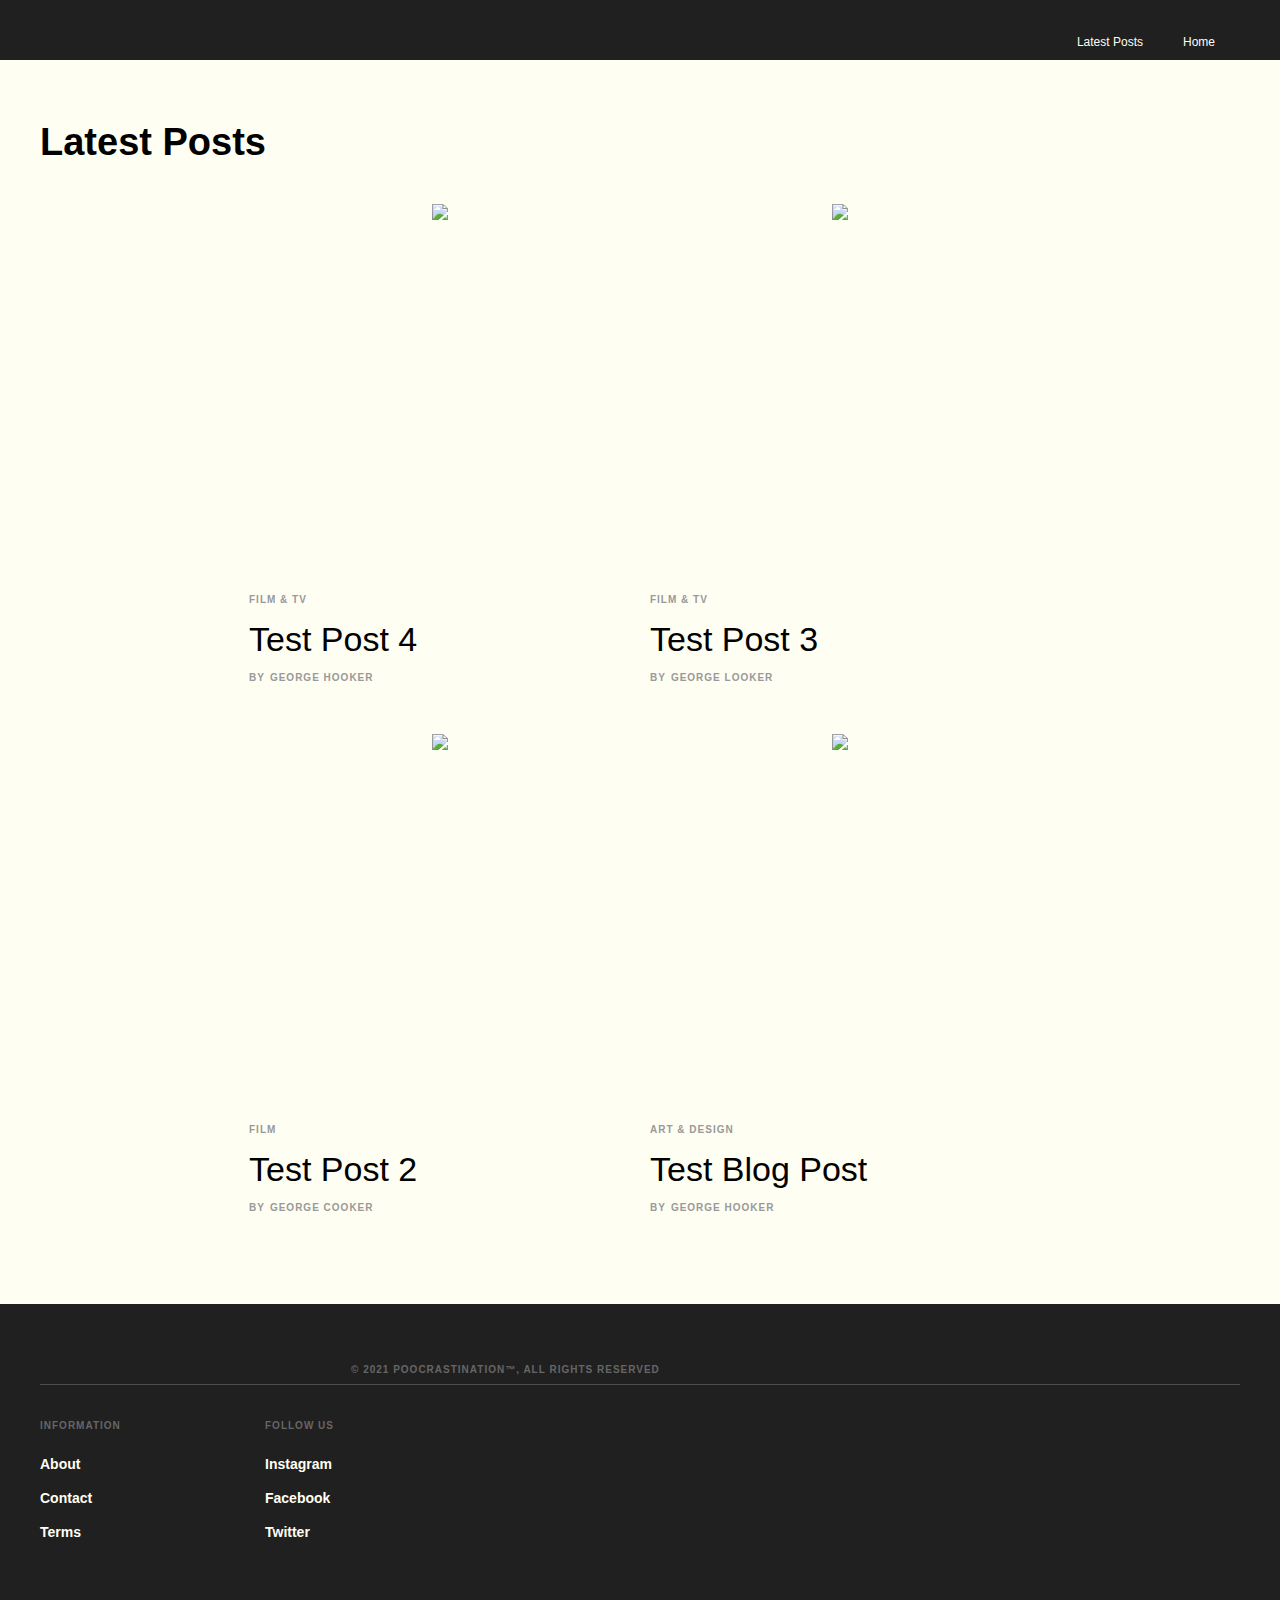
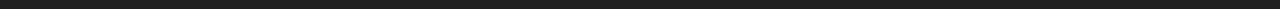
==== blog.html @ 4c884e18 "Add files via upload" ====
<!DOCTYPE html>
<!-- This site was created in Webflow. http://www.webflow.com -->
<!-- Last Published: Sat Jul 03 2021 00:48:20 GMT+0000 (Coordinated Universal Time) -->
<html data-wf-domain="poocrastination.webflow.io" data-wf-page="60dcc62a0e723ad956ff7307" data-wf-site="60dcc62a0e723a8a96ff7304" data-wf-status="1">
    <head>
        <meta charset="utf-8"/>
        <title>Blog template - Webflow HTML website template</title>
        <meta content="width=device-width, initial-scale=1" name="viewport"/>
        <meta content="Webflow" name="generator"/>
        <link href="style1.css" rel="stylesheet" type="text/css"/>
        <script src="https://ajax.googleapis.com/ajax/libs/webfont/1.6.26/webfont.js" type="text/javascript"></script>
        <script type="text/javascript">
            WebFont.load({
                google: {
                    families: ["Tenor Sans:regular", "Source Serif Pro:regular,700", "Libre Franklin:regular,600"]
                }
            });
        </script>
        <!--[if lt IE 9]><script src="https://cdnjs.cloudflare.com/ajax/libs/html5shiv/3.7.3/html5shiv.min.js" type="text/javascript"></script><![endif]-->
        <script type="text/javascript">
            !function(o, c) {
                var n = c.documentElement
                  , t = " w-mod-";
                n.className += t + "js",
                ("ontouchstart"in o || o.DocumentTouch && c instanceof DocumentTouch) && (n.className += t + "touch")
            }(window, document);
        </script>
        <link href="https://uploads-ssl.webflow.com/60dcc62a0e723a8a96ff7304/60dcc62a0e723a8570ff733c_icon.jpg" rel="shortcut icon" type="image/x-icon"/>
        <link href="https://uploads-ssl.webflow.com/60dcc62a0e723a8a96ff7304/60dcc62a0e723a992cff733b_webclip.jpg" rel="apple-touch-icon"/>
        <style>body {
                -moz-font-feature-settings: "liga" on;
                -moz-osx-font-smoothing: grayscale;
                -webkit-font-smoothing: antialiased;
                font-feature-settings: "liga" on;
                text-rendering: optimizeLegibility;
            }
        </style>
    </head>
    <body class="body">
        <div data-collapse="medium" data-animation="default" data-duration="400" role="banner" class="navigation-2 w-nav">
            <div class="navigation-container-2">
                <a href="index.html" class="logo w-inline-block">
                    <img src="https://uploads-ssl.webflow.com/60dcc62a0e723a8a96ff7304/60df96e797507e08d31c4e60_p-logo.png" width="251" sizes="(max-width: 479px) 60vw, 251px" srcset="https://uploads-ssl.webflow.com/60dcc62a0e723a8a96ff7304/60df96e797507e08d31c4e60_p-logo-p-500.png 500w, https://uploads-ssl.webflow.com/60dcc62a0e723a8a96ff7304/60df96e797507e08d31c4e60_p-logo.png 850w" alt="" class="image-logo"/>
                </a>
                <nav role="navigation" class="nav-menu-2 w-nav-menu">
                    <a href="blog.html" class="navigation-link-2 w-inline-block">
                        <div class="navigation-link-text-2">Latest Posts</div>
                    </a>
                    <a href="index.html" class="navigation-link-2 w-inline-block">
                        <div class="navigation-link-text-2">Home</div>
                    </a>
                </nav>
                <div class="menu-button w-nav-button">
                    <div class="icon-2 w-icon-nav-menu"></div>
                </div>
            </div>
        </div>




    <div class="title-section">
            <div class="container cc-center">
                <div class="text-container">

    <h1 class="H1">Latest Posts</h1>

    </div></div></div>


        <div class="latest-posts">
            <div class="container">
                <div class="posts-wrapper">
                    <div class="posts-collection-list-wrapper w-dyn-list">
                        <div role="list" class="posts-collection-list w-dyn-items w-row">

                            
                            <div role="listitem" class="_2-collection-item w-dyn-item w-col w-col-6">
                                <a href="blog/test-post-4.html" class="posts-image w-inline-block">
                                <img src="../poocrastination/web/uploads/banksy.jpg" class="image-6"/>
                                </a>
                                <div class="post-info-text">
                                    <a href="index.html" class="category-link">Film &amp; TV</a>
                                    <a href="blog/test-post-4.html" class="post-title w-inline-block">
                                        <h2 class="heading-6">Test Post 4</h2>
                                    </a>
                                    <div class="post-author-text cc-small-thumbnail">
                                        <div class="post-author cc-top-margin">By</div>
                                        <a href="index.html" class="post-author">George Hooker</a>
                                    </div>
                                </div>
                            </div>

                            
                            <div role="listitem" class="_2-collection-item w-dyn-item w-col w-col-6">
                                <a href="blog/test-post-3.html" class="posts-image w-inline-block">
                                <img src="../poocrastination/web/uploads/Screenshot-2021-07-05-at-17.55.04.png" class="image-6"/>
                                </a>
                                <div class="post-info-text">
                                    <a href="index.html" class="category-link">FIlm &amp; TV</a>
                                    <a href="blog/test-post-3.html" class="post-title w-inline-block">
                                        <h2 class="heading-6">Test Post 3</h2>
                                    </a>
                                    <div class="post-author-text cc-small-thumbnail">
                                        <div class="post-author cc-top-margin">By</div>
                                        <a href="index.html" class="post-author">George Looker</a>
                                    </div>
                                </div>
                            </div>

                            
                            <div role="listitem" class="_2-collection-item w-dyn-item w-col w-col-6">
                                <a href="blog/test-post-2.html" class="posts-image w-inline-block">
                                <img src="../poocrastination/web/uploads/Screenshot-2021-07-05-at-17.51.59.png" class="image-6"/>
                                </a>
                                <div class="post-info-text">
                                    <a href="index.html" class="category-link">Film</a>
                                    <a href="blog/test-post-2.html" class="post-title w-inline-block">
                                        <h2 class="heading-6">Test Post 2</h2>
                                    </a>
                                    <div class="post-author-text cc-small-thumbnail">
                                        <div class="post-author cc-top-margin">By</div>
                                        <a href="index.html" class="post-author">George Cooker</a>
                                    </div>
                                </div>
                            </div>

                            
                            <div role="listitem" class="_2-collection-item w-dyn-item w-col w-col-6">
                                <a href="blog/test-blog-post.html" class="posts-image w-inline-block">
                                <img src="../poocrastination/web/uploads/s-l1600-e1591895474540-800x484.jpg" class="image-6"/>
                                </a>
                                <div class="post-info-text">
                                    <a href="index.html" class="category-link">Art &amp; Design</a>
                                    <a href="blog/test-blog-post.html" class="post-title w-inline-block">
                                        <h2 class="heading-6">Test Blog Post</h2>
                                    </a>
                                    <div class="post-author-text cc-small-thumbnail">
                                        <div class="post-author cc-top-margin">By</div>
                                        <a href="index.html" class="post-author">George Hooker</a>
                                    </div>
                                </div>
                            </div>

                            
                        </div>
                    </div>
                </div>
            </div>
        </div>        



<div class="footer">
            <div class="container-footer">
                <div class="container">
                    <div class="top-section">
                        <a href="index.html" class="logo cc-footer w-inline-block">
                            <img src="https://uploads-ssl.webflow.com/60dcc62a0e723a8a96ff7304/60df96e797507e08d31c4e60_p-logo.png" width="296" sizes="(max-width: 479px) 77vw, (max-width: 767px) 41vw, 296px" srcset="https://uploads-ssl.webflow.com/60dcc62a0e723a8a96ff7304/60df96e797507e08d31c4e60_p-logo-p-500.png 500w, https://uploads-ssl.webflow.com/60dcc62a0e723a8a96ff7304/60df96e797507e08d31c4e60_p-logo.png 850w" alt="" class="logo"/>
                        </a>
                        <div class="footer-small-text">© 2021 Poocrastination™, all rights reserved</div>
                    </div>
                </div>
                <div class="separator-footer">
                    <div class="separator-color footer-line"></div>
                </div>
                <div class="container">
                    <div class="bottom">
                        <div class="bottom-1">
                            <div class="footer-categories"></div>
                        </div>
                        <div class="bottom-2">
                            <div class="footer-links-container">
                                <div class="footer-links">
                                    <div class="footer-title-text">Information</div>
                                    <div class="footer-links-inner">
                                        <a href="about.html" class="nav-link white">About</a>
                                        <a href="index.html" class="nav-link white">Contact</a>
                                        <a href="index.html" class="nav-link white">Terms</a>
                                    </div>
                                </div>
                                <div class="footer-links">
                                    <div class="footer-title-text">follow us</div>
                                    <div class="footer-links-inner">
                                        <a href="index.html" class="nav-link white">Instagram</a>
                                        <a href="index.html" class="nav-link white">Facebook</a>
                                        <a href="index.html" class="nav-link white">Twitter</a>
                                    </div>
                                </div>
                            </div>
                        </div>
                    </div>
                </div>
            </div>
        </div>
    </body>
</html>
---- style1.css ----
/* Generated on: Mon Jul 19 2021 00:25:42 GMT+0000 (Coordinated Universal Time) */
/* ==========================================================================
   normalize.css v3.0.3 | MIT License | github.com/necolas/normalize.css 
   ========================================================================== */
/*! normalize.css v3.0.3 | MIT License | github.com/necolas/normalize.css */html{font-family:sans-serif;-ms-text-size-adjust:100%;-webkit-text-size-adjust:100%}body{margin:0}article,aside,details,figcaption,figure,footer,header,hgroup,main,menu,nav,section,summary{display:block}audio,canvas,progress,video{display:inline-block;vertical-align:baseline}audio:not([controls]){display:none;height:0}[hidden],template{display:none}a{background-color:transparent}a:active,a:hover{outline:0}abbr[title]{border-bottom:1px dotted}b,strong{font-weight:bold}dfn{font-style:italic}h1{font-size:2em;margin:.67em 0}mark{background:#ff0;color:#000}small{font-size:80%}sub,sup{font-size:75%;line-height:0;position:relative;vertical-align:baseline}sup{top:-0.5em}sub{bottom:-0.25em}img{border:0}svg:not(:root){overflow:hidden}figure{margin:1em 40px}hr{box-sizing:content-box;height:0}pre{overflow:auto}code,kbd,pre,samp{font-family:monospace,monospace;font-size:1em}button,input,optgroup,select,textarea{color:inherit;font:inherit;margin:0}button{overflow:visible}button,select{text-transform:none}button,html input[type="button"],input[type="reset"]{-webkit-appearance:button;cursor:pointer}button[disabled],html input[disabled]{cursor:default}button::-moz-focus-inner,input::-moz-focus-inner{border:0;padding:0}input{line-height:normal}input[type="checkbox"],input[type="radio"]{box-sizing:border-box;padding:0}input[type="number"]::-webkit-inner-spin-button,input[type="number"]::-webkit-outer-spin-button{height:auto}input[type="search"]{-webkit-appearance:none}input[type="search"]::-webkit-search-cancel-button,input[type="search"]::-webkit-search-decoration{-webkit-appearance:none}fieldset{border:1px solid #c0c0c0;margin:0 2px;padding:.35em .625em .75em}legend{border:0;padding:0}textarea{overflow:auto}optgroup{font-weight:bold}table{border-collapse:collapse;border-spacing:0}td,th{padding:0}

/* ==========================================================================
   Start of base Webflow CSS - If you're looking for some ultra-clean CSS, skip the boilerplate and see the unminified code below.
   ========================================================================== */
@font-face{font-family:'webflow-icons';src:url("[data-uri]") format('truetype');font-weight:normal;font-style:normal}[class^="w-icon-"],[class*=" w-icon-"]{font-family:'webflow-icons' !important;speak:none;font-style:normal;font-weight:normal;font-variant:normal;text-transform:none;line-height:1;-webkit-font-smoothing:antialiased;-moz-osx-font-smoothing:grayscale}.w-icon-slider-right:before{content:"\e600"}.w-icon-slider-left:before{content:"\e601"}.w-icon-nav-menu:before{content:"\e602"}.w-icon-arrow-down:before,.w-icon-dropdown-toggle:before{content:"\e603"}.w-icon-file-upload-remove:before{content:"\e900"}.w-icon-file-upload-icon:before{content:"\e903"}*{-webkit-box-sizing:border-box;-moz-box-sizing:border-box;box-sizing:border-box}html{height:100%}body{margin:0;min-height:100%;background-color:#fff;font-family:Arial,sans-serif;font-size:14px;line-height:20px;color:#333}img{max-width:100%;vertical-align:middle;display:inline-block}html.w-mod-touch *{background-attachment:scroll !important}.w-block{display:block}.w-inline-block{max-width:100%;display:inline-block}.w-clearfix:before,.w-clearfix:after{content:" ";display:table;grid-column-start:1;grid-row-start:1;grid-column-end:2;grid-row-end:2}.w-clearfix:after{clear:both}.w-hidden{display:none}.w-button{display:inline-block;padding:9px 15px;background-color:#3898EC;color:white;border:0;line-height:inherit;text-decoration:none;cursor:pointer;border-radius:0}input.w-button{-webkit-appearance:button}html[data-w-dynpage] [data-w-cloak]{color:transparent !important}.w-webflow-badge,.w-webflow-badge *{position:static;left:auto;top:auto;right:auto;bottom:auto;z-index:auto;display:block;visibility:visible;overflow:visible;overflow-x:visible;overflow-y:visible;box-sizing:border-box;width:auto;height:auto;max-height:none;max-width:none;min-height:0;min-width:0;margin:0;padding:0;float:none;clear:none;border:0 none transparent;border-radius:0;background:none;background-image:none;background-position:0 0;background-size:auto auto;background-repeat:repeat;background-origin:padding-box;background-clip:border-box;background-attachment:scroll;background-color:transparent;box-shadow:none;opacity:1;transform:none;transition:none;direction:ltr;font-family:inherit;font-weight:inherit;color:inherit;font-size:inherit;line-height:inherit;font-style:inherit;font-variant:inherit;text-align:inherit;letter-spacing:inherit;text-decoration:inherit;text-indent:0;text-transform:inherit;list-style-type:disc;text-shadow:none;font-smoothing:auto;vertical-align:baseline;cursor:inherit;white-space:inherit;word-break:normal;word-spacing:normal;word-wrap:normal}.w-webflow-badge{position:fixed !important;display:inline-block !important;visibility:visible !important;z-index:2147483647 !important;top:auto !important;right:12px !important;bottom:12px !important;left:auto !important;color:#AAADB0 !important;background-color:#fff !important;border-radius:3px !important;padding:6px 8px 6px 6px !important;font-size:12px !important;opacity:1 !important;line-height:14px !important;text-decoration:none !important;transform:none !important;margin:0 !important;width:auto !important;height:auto !important;overflow:visible !important;white-space:nowrap;box-shadow:0 0 0 1px rgba(0,0,0,0.1),0 1px 3px rgba(0,0,0,0.1);cursor:pointer}.w-webflow-badge>img{display:inline-block !important;visibility:visible !important;opacity:1 !important;vertical-align:middle !important}h1,h2,h3,h4,h5,h6{font-weight:bold;margin-bottom:10px}h1{font-size:38px;line-height:44px;margin-top:20px}h2{font-size:32px;line-height:36px;margin-top:20px}h3{font-size:24px;line-height:30px;margin-top:20px}h4{font-size:18px;line-height:24px;margin-top:10px}h5{font-size:14px;line-height:20px;margin-top:10px}h6{font-size:12px;line-height:18px;margin-top:10px}p{margin-top:0;margin-bottom:10px}blockquote{margin:0 0 10px 0;padding:10px 20px;border-left:5px solid #E2E2E2;font-size:18px;line-height:22px}figure{margin:0;margin-bottom:10px}figcaption{margin-top:5px;text-align:center}ul,ol{margin-top:0;margin-bottom:10px;padding-left:40px}.w-list-unstyled{padding-left:0;list-style:none}.w-embed:before,.w-embed:after{content:" ";display:table;grid-column-start:1;grid-row-start:1;grid-column-end:2;grid-row-end:2}.w-embed:after{clear:both}.w-video{width:100%;position:relative;padding:0}.w-video iframe,.w-video object,.w-video embed{position:absolute;top:0;left:0;width:100%;height:100%}fieldset{padding:0;margin:0;border:0}button,html input[type="button"],input[type="reset"]{border:0;cursor:pointer;-webkit-appearance:button}.w-form{margin:0 0 15px}.w-form-done{display:none;padding:20px;text-align:center;background-color:#dddddd}.w-form-fail{display:none;margin-top:10px;padding:10px;background-color:#ffdede}label{display:block;margin-bottom:5px;font-weight:bold}.w-input,.w-select{display:block;width:100%;height:38px;padding:8px 12px;margin-bottom:10px;font-size:14px;line-height:1.42857143;color:#333333;vertical-align:middle;background-color:#ffffff;border:1px solid #cccccc}.w-input:-moz-placeholder,.w-select:-moz-placeholder{color:#999}.w-input::-moz-placeholder,.w-select::-moz-placeholder{color:#999;opacity:1}.w-input:-ms-input-placeholder,.w-select:-ms-input-placeholder{color:#999}.w-input::-webkit-input-placeholder,.w-select::-webkit-input-placeholder{color:#999}.w-input:focus,.w-select:focus{border-color:#3898EC;outline:0}.w-input[disabled],.w-select[disabled],.w-input[readonly],.w-select[readonly],fieldset[disabled] .w-input,fieldset[disabled] .w-select{cursor:not-allowed;background-color:#eeeeee}textarea.w-input,textarea.w-select{height:auto}.w-select{background-color:#f3f3f3}.w-select[multiple]{height:auto}.w-form-label{display:inline-block;cursor:pointer;font-weight:normal;margin-bottom:0}.w-radio{display:block;margin-bottom:5px;padding-left:20px}.w-radio:before,.w-radio:after{content:" ";display:table;grid-column-start:1;grid-row-start:1;grid-column-end:2;grid-row-end:2}.w-radio:after{clear:both}.w-radio-input{margin:4px 0 0;margin-top:1px \9;line-height:normal;float:left;margin-left:-20px}.w-radio-input{margin-top:3px}.w-file-upload{display:block;margin-bottom:10px}.w-file-upload-input{width:.1px;height:.1px;opacity:0;overflow:hidden;position:absolute;z-index:-100}.w-file-upload-default,.w-file-upload-uploading,.w-file-upload-success{display:inline-block;color:#333333}.w-file-upload-error{display:block;margin-top:10px}.w-file-upload-default.w-hidden,.w-file-upload-uploading.w-hidden,.w-file-upload-error.w-hidden,.w-file-upload-success.w-hidden{display:none}.w-file-upload-uploading-btn{display:flex;font-size:14px;font-weight:normal;cursor:pointer;margin:0;padding:8px 12px;border:1px solid #cccccc;background-color:#fafafa}.w-file-upload-file{display:flex;flex-grow:1;justify-content:space-between;margin:0;padding:8px 9px 8px 11px;border:1px solid #cccccc;background-color:#fafafa}.w-file-upload-file-name{font-size:14px;font-weight:normal;display:block}.w-file-remove-link{margin-top:3px;margin-left:10px;width:auto;height:auto;padding:3px;display:block;cursor:pointer}.w-icon-file-upload-remove{margin:auto;font-size:10px}.w-file-upload-error-msg{display:inline-block;color:#ea384c;padding:2px 0}.w-file-upload-info{display:inline-block;line-height:38px;padding:0 12px}.w-file-upload-label{display:inline-block;font-size:14px;font-weight:normal;cursor:pointer;margin:0;padding:8px 12px;border:1px solid #cccccc;background-color:#fafafa}.w-icon-file-upload-icon,.w-icon-file-upload-uploading{display:inline-block;margin-right:8px;width:20px}.w-icon-file-upload-uploading{height:20px}.w-container{margin-left:auto;margin-right:auto;max-width:940px}.w-container:before,.w-container:after{content:" ";display:table;grid-column-start:1;grid-row-start:1;grid-column-end:2;grid-row-end:2}.w-container:after{clear:both}.w-container .w-row{margin-left:-10px;margin-right:-10px}.w-row:before,.w-row:after{content:" ";display:table;grid-column-start:1;grid-row-start:1;grid-column-end:2;grid-row-end:2}.w-row:after{clear:both}.w-row .w-row{margin-left:0;margin-right:0}.w-col{position:relative;float:left;width:100%;min-height:1px;padding-left:10px;padding-right:10px}.w-col .w-col{padding-left:0;padding-right:0}.w-col-1{width:8.33333333%}.w-col-2{width:16.66666667%}.w-col-3{width:25%}.w-col-4{width:33.33333333%}.w-col-5{width:41.66666667%}.w-col-6{width:50%}.w-col-7{width:58.33333333%}.w-col-8{width:66.66666667%}.w-col-9{width:75%}.w-col-10{width:83.33333333%}.w-col-11{width:91.66666667%}.w-col-12{width:100%}.w-hidden-main{display:none !important}@media screen and (max-width:991px){.w-container{max-width:728px}.w-hidden-main{display:inherit !important}.w-hidden-medium{display:none !important}.w-col-medium-1{width:8.33333333%}.w-col-medium-2{width:16.66666667%}.w-col-medium-3{width:25%}.w-col-medium-4{width:33.33333333%}.w-col-medium-5{width:41.66666667%}.w-col-medium-6{width:50%}.w-col-medium-7{width:58.33333333%}.w-col-medium-8{width:66.66666667%}.w-col-medium-9{width:75%}.w-col-medium-10{width:83.33333333%}.w-col-medium-11{width:91.66666667%}.w-col-medium-12{width:100%}.w-col-stack{width:100%;left:auto;right:auto}}@media screen and (max-width:767px){.w-hidden-main{display:inherit !important}.w-hidden-medium{display:inherit !important}.w-hidden-small{display:none !important}.w-row,.w-container .w-row{margin-left:0;margin-right:0}.w-col{width:100%;left:auto;right:auto}.w-col-small-1{width:8.33333333%}.w-col-small-2{width:16.66666667%}.w-col-small-3{width:25%}.w-col-small-4{width:33.33333333%}.w-col-small-5{width:41.66666667%}.w-col-small-6{width:50%}.w-col-small-7{width:58.33333333%}.w-col-small-8{width:66.66666667%}.w-col-small-9{width:75%}.w-col-small-10{width:83.33333333%}.w-col-small-11{width:91.66666667%}.w-col-small-12{width:100%}}@media screen and (max-width:479px){.w-container{max-width:none}.w-hidden-main{display:inherit !important}.w-hidden-medium{display:inherit !important}.w-hidden-small{display:inherit !important}.w-hidden-tiny{display:none !important}.w-col{width:100%}.w-col-tiny-1{width:8.33333333%}.w-col-tiny-2{width:16.66666667%}.w-col-tiny-3{width:25%}.w-col-tiny-4{width:33.33333333%}.w-col-tiny-5{width:41.66666667%}.w-col-tiny-6{width:50%}.w-col-tiny-7{width:58.33333333%}.w-col-tiny-8{width:66.66666667%}.w-col-tiny-9{width:75%}.w-col-tiny-10{width:83.33333333%}.w-col-tiny-11{width:91.66666667%}.w-col-tiny-12{width:100%}}.w-widget{position:relative}.w-widget-map{width:100%;height:400px}.w-widget-map label{width:auto;display:inline}.w-widget-map img{max-width:inherit}.w-widget-map .gm-style-iw{text-align:center}.w-widget-map .gm-style-iw>button{display:none !important}.w-widget-twitter{overflow:hidden}.w-widget-twitter-count-shim{display:inline-block;vertical-align:top;position:relative;width:28px;height:20px;text-align:center;background:white;border:#758696 solid 1px;border-radius:3px}.w-widget-twitter-count-shim *{pointer-events:none;-webkit-user-select:none;-moz-user-select:none;-ms-user-select:none;user-select:none}.w-widget-twitter-count-shim .w-widget-twitter-count-inner{position:relative;font-size:15px;line-height:12px;text-align:center;color:#999;font-family:serif}.w-widget-twitter-count-shim .w-widget-twitter-count-clear{position:relative;display:block}.w-widget-twitter-count-shim.w--large{width:36px;height:28px}.w-widget-twitter-count-shim.w--large .w-widget-twitter-count-inner{font-size:18px;line-height:18px}.w-widget-twitter-count-shim:not(.w--vertical){margin-left:5px;margin-right:8px}.w-widget-twitter-count-shim:not(.w--vertical).w--large{margin-left:6px}.w-widget-twitter-count-shim:not(.w--vertical):before,.w-widget-twitter-count-shim:not(.w--vertical):after{top:50%;left:0;border:solid transparent;content:" ";height:0;width:0;position:absolute;pointer-events:none}.w-widget-twitter-count-shim:not(.w--vertical):before{border-color:rgba(117,134,150,0);border-right-color:#5d6c7b;border-width:4px;margin-left:-9px;margin-top:-4px}.w-widget-twitter-count-shim:not(.w--vertical).w--large:before{border-width:5px;margin-left:-10px;margin-top:-5px}.w-widget-twitter-count-shim:not(.w--vertical):after{border-color:rgba(255,255,255,0);border-right-color:white;border-width:4px;margin-left:-8px;margin-top:-4px}.w-widget-twitter-count-shim:not(.w--vertical).w--large:after{border-width:5px;margin-left:-9px;margin-top:-5px}.w-widget-twitter-count-shim.w--vertical{width:61px;height:33px;margin-bottom:8px}.w-widget-twitter-count-shim.w--vertical:before,.w-widget-twitter-count-shim.w--vertical:after{top:100%;left:50%;border:solid transparent;content:" ";height:0;width:0;position:absolute;pointer-events:none}.w-widget-twitter-count-shim.w--vertical:before{border-color:rgba(117,134,150,0);border-top-color:#5d6c7b;border-width:5px;margin-left:-5px}.w-widget-twitter-count-shim.w--vertical:after{border-color:rgba(255,255,255,0);border-top-color:white;border-width:4px;margin-left:-4px}.w-widget-twitter-count-shim.w--vertical .w-widget-twitter-count-inner{font-size:18px;line-height:22px}.w-widget-twitter-count-shim.w--vertical.w--large{width:76px}.w-widget-gplus{overflow:hidden}.w-background-video{position:relative;overflow:hidden;height:500px;color:white}.w-background-video>video{background-size:cover;background-position:50% 50%;position:absolute;margin:auto;width:100%;height:100%;right:-100%;bottom:-100%;top:-100%;left:-100%;object-fit:cover;z-index:-100}.w-background-video>video::-webkit-media-controls-start-playback-button{display:none !important;-webkit-appearance:none}.w-slider{position:relative;height:300px;text-align:center;background:#dddddd;clear:both;-webkit-tap-highlight-color:rgba(0,0,0,0);tap-highlight-color:rgba(0,0,0,0)}.w-slider-mask{position:relative;display:block;overflow:hidden;z-index:1;left:0;right:0;height:100%;white-space:nowrap}.w-slide{position:relative;display:inline-block;vertical-align:top;width:100%;height:100%;white-space:normal;text-align:left}.w-slider-nav{position:absolute;z-index:2;top:auto;right:0;bottom:0;left:0;margin:auto;padding-top:10px;height:40px;text-align:center;-webkit-tap-highlight-color:rgba(0,0,0,0);tap-highlight-color:rgba(0,0,0,0)}.w-slider-nav.w-round>div{border-radius:100%}.w-slider-nav.w-num>div{width:auto;height:auto;padding:.2em .5em;font-size:inherit;line-height:inherit}.w-slider-nav.w-shadow>div{box-shadow:0 0 3px rgba(51,51,51,0.4)}.w-slider-nav-invert{color:#fff}.w-slider-nav-invert>div{background-color:rgba(34,34,34,0.4)}.w-slider-nav-invert>div.w-active{background-color:#222}.w-slider-dot{position:relative;display:inline-block;width:1em;height:1em;background-color:rgba(255,255,255,0.4);cursor:pointer;margin:0 3px .5em;transition:background-color 100ms,color 100ms}.w-slider-dot.w-active{background-color:#fff}.w-slider-dot:focus{outline:none;box-shadow:0 0 0 2px #fff}.w-slider-dot:focus.w-active{box-shadow:none}.w-slider-arrow-left,.w-slider-arrow-right{position:absolute;width:80px;top:0;right:0;bottom:0;left:0;margin:auto;cursor:pointer;overflow:hidden;color:white;font-size:40px;-webkit-tap-highlight-color:rgba(0,0,0,0);tap-highlight-color:rgba(0,0,0,0);-webkit-user-select:none;-moz-user-select:none;-ms-user-select:none;user-select:none}.w-slider-arrow-left [class^='w-icon-'],.w-slider-arrow-right [class^='w-icon-'],.w-slider-arrow-left [class*=' w-icon-'],.w-slider-arrow-right [class*=' w-icon-']{position:absolute}.w-slider-arrow-left:focus,.w-slider-arrow-right:focus{outline:0}.w-slider-arrow-left{z-index:3;right:auto}.w-slider-arrow-right{z-index:4;left:auto}.w-icon-slider-left,.w-icon-slider-right{top:0;right:0;bottom:0;left:0;margin:auto;width:1em;height:1em}.w-slider-aria-label{border:0;clip:rect(0 0 0 0);height:1px;margin:-1px;overflow:hidden;padding:0;position:absolute;width:1px}.w-slider-force-show{display:block !important}.w-dropdown{display:inline-block;position:relative;text-align:left;margin-left:auto;margin-right:auto;z-index:900}.w-dropdown-btn,.w-dropdown-toggle,.w-dropdown-link{position:relative;vertical-align:top;text-decoration:none;color:#222222;padding:20px;text-align:left;margin-left:auto;margin-right:auto;white-space:nowrap}.w-dropdown-toggle{-webkit-user-select:none;-moz-user-select:none;-ms-user-select:none;user-select:none;display:inline-block;cursor:pointer;padding-right:40px}.w-dropdown-toggle:focus{outline:0}.w-icon-dropdown-toggle{position:absolute;top:0;right:0;bottom:0;margin:auto;margin-right:20px;width:1em;height:1em}.w-dropdown-list{position:absolute;background:#dddddd;display:none;min-width:100%}.w-dropdown-list.w--open{display:block}.w-dropdown-link{padding:10px 20px;display:block;color:#222222}.w-dropdown-link.w--current{color:#0082f3}.w-dropdown-link:focus{outline:0}@media screen and (max-width:767px){.w-nav-brand{padding-left:10px}}.w-lightbox-backdrop{color:#000;cursor:auto;font-family:serif;font-size:medium;font-style:normal;font-variant:normal;font-weight:normal;letter-spacing:normal;line-height:normal;list-style:disc;text-align:start;text-indent:0;text-shadow:none;text-transform:none;visibility:visible;white-space:normal;word-break:normal;word-spacing:normal;word-wrap:normal;position:fixed;top:0;right:0;bottom:0;left:0;color:#fff;font-family:"Helvetica Neue",Helvetica,Ubuntu,"Segoe UI",Verdana,sans-serif;font-size:17px;line-height:1.2;font-weight:300;text-align:center;background:rgba(0,0,0,0.9);z-index:2000;outline:0;opacity:0;-webkit-user-select:none;-moz-user-select:none;-ms-user-select:none;-webkit-tap-highlight-color:transparent;-webkit-transform:translate(0, 0)}.w-lightbox-backdrop,.w-lightbox-container{height:100%;overflow:auto;-webkit-overflow-scrolling:touch}.w-lightbox-content{position:relative;height:100vh;overflow:hidden}.w-lightbox-view{position:absolute;width:100vw;height:100vh;opacity:0}.w-lightbox-view:before{content:"";height:100vh}.w-lightbox-group,.w-lightbox-group .w-lightbox-view,.w-lightbox-group .w-lightbox-view:before{height:86vh}.w-lightbox-frame,.w-lightbox-view:before{display:inline-block;vertical-align:middle}.w-lightbox-figure{position:relative;margin:0}.w-lightbox-group .w-lightbox-figure{cursor:pointer}.w-lightbox-img{width:auto;height:auto;max-width:none}.w-lightbox-image{display:block;float:none;max-width:100vw;max-height:100vh}.w-lightbox-group .w-lightbox-image{max-height:86vh}.w-lightbox-caption{position:absolute;right:0;bottom:0;left:0;padding:.5em 1em;background:rgba(0,0,0,0.4);text-align:left;text-overflow:ellipsis;white-space:nowrap;overflow:hidden}.w-lightbox-embed{position:absolute;top:0;right:0;bottom:0;left:0;width:100%;height:100%}.w-lightbox-control{position:absolute;top:0;width:4em;background-size:24px;background-repeat:no-repeat;background-position:center;cursor:pointer;-webkit-transition:all .3s;transition:all .3s}.w-lightbox-left{display:none;bottom:0;left:0;background-image:url("[data-uri]")}.w-lightbox-right{display:none;right:0;bottom:0;background-image:url("[data-uri]")}.w-lightbox-close{right:0;height:2.6em;background-image:url("[data-uri]");background-size:18px}.w-lightbox-strip{position:absolute;bottom:0;left:0;right:0;padding:0 1vh;line-height:0;white-space:nowrap;overflow-x:auto;overflow-y:hidden}.w-lightbox-item{display:inline-block;width:10vh;padding:2vh 1vh;box-sizing:content-box;cursor:pointer;-webkit-transform:translate3d(0, 0, 0)}.w-lightbox-active{opacity:.3}.w-lightbox-thumbnail{position:relative;height:10vh;background:#222;overflow:hidden}.w-lightbox-thumbnail-image{position:absolute;top:0;left:0}.w-lightbox-thumbnail .w-lightbox-tall{top:50%;width:100%;-webkit-transform:translate(0, -50%);-ms-transform:translate(0, -50%);transform:translate(0, -50%)}.w-lightbox-thumbnail .w-lightbox-wide{left:50%;height:100%;-webkit-transform:translate(-50%, 0);-ms-transform:translate(-50%, 0);transform:translate(-50%, 0)}.w-lightbox-spinner{position:absolute;top:50%;left:50%;box-sizing:border-box;width:40px;height:40px;margin-top:-20px;margin-left:-20px;border:5px solid rgba(0,0,0,0.4);border-radius:50%;-webkit-animation:spin .8s infinite linear;animation:spin .8s infinite linear}.w-lightbox-spinner:after{content:"";position:absolute;top:-4px;right:-4px;bottom:-4px;left:-4px;border:3px solid transparent;border-bottom-color:#fff;border-radius:50%}.w-lightbox-hide{display:none}.w-lightbox-noscroll{overflow:hidden}@media (min-width:768px){.w-lightbox-content{height:96vh;margin-top:2vh}.w-lightbox-view,.w-lightbox-view:before{height:96vh}.w-lightbox-group,.w-lightbox-group .w-lightbox-view,.w-lightbox-group .w-lightbox-view:before{height:84vh}.w-lightbox-image{max-width:96vw;max-height:96vh}.w-lightbox-group .w-lightbox-image{max-width:82.3vw;max-height:84vh}.w-lightbox-left,.w-lightbox-right{display:block;opacity:.5}.w-lightbox-close{opacity:.8}.w-lightbox-control:hover{opacity:1}}.w-lightbox-inactive,.w-lightbox-inactive:hover{opacity:0}.w-richtext:before,.w-richtext:after{content:" ";display:table;grid-column-start:1;grid-row-start:1;grid-column-end:2;grid-row-end:2}.w-richtext:after{clear:both}.w-richtext[contenteditable="true"]:before,.w-richtext[contenteditable="true"]:after{white-space:initial}.w-richtext ol,.w-richtext ul{overflow:hidden}.w-richtext .w-richtext-figure-selected.w-richtext-figure-type-video div:after,.w-richtext .w-richtext-figure-selected[data-rt-type="video"] div:after{outline:2px solid #2895f7}.w-richtext .w-richtext-figure-selected.w-richtext-figure-type-image div,.w-richtext .w-richtext-figure-selected[data-rt-type="image"] div{outline:2px solid #2895f7}.w-richtext figure.w-richtext-figure-type-video>div:after,.w-richtext figure[data-rt-type="video"]>div:after{content:'';position:absolute;display:none;left:0;top:0;right:0;bottom:0}.w-richtext figure{position:relative;max-width:60%}.w-richtext figure>div:before{cursor:default !important}.w-richtext figure img{width:100%}.w-richtext figure figcaption.w-richtext-figcaption-placeholder{opacity:.6}.w-richtext figure div{font-size:0;color:transparent}.w-richtext figure.w-richtext-figure-type-image,.w-richtext figure[data-rt-type="image"]{display:table}.w-richtext figure.w-richtext-figure-type-image>div,.w-richtext figure[data-rt-type="image"]>div{display:inline-block}.w-richtext figure.w-richtext-figure-type-image>figcaption,.w-richtext figure[data-rt-type="image"]>figcaption{display:table-caption;caption-side:bottom}.w-richtext figure.w-richtext-figure-type-video,.w-richtext figure[data-rt-type="video"]{width:60%;height:0}.w-richtext figure.w-richtext-figure-type-video iframe,.w-richtext figure[data-rt-type="video"] iframe{position:absolute;top:0;left:0;width:100%;height:100%}.w-richtext figure.w-richtext-figure-type-video>div,.w-richtext figure[data-rt-type="video"]>div{width:100%}.w-richtext figure.w-richtext-align-center{margin-right:auto;margin-left:auto;clear:both}.w-richtext figure.w-richtext-align-center.w-richtext-figure-type-image>div,.w-richtext figure.w-richtext-align-center[data-rt-type="image"]>div{max-width:100%}.w-richtext figure.w-richtext-align-normal{clear:both}.w-richtext figure.w-richtext-align-fullwidth{width:100%;max-width:100%;text-align:center;clear:both;display:block;margin-right:auto;margin-left:auto}.w-richtext figure.w-richtext-align-fullwidth>div{display:inline-block;padding-bottom:inherit}.w-richtext figure.w-richtext-align-fullwidth>figcaption{display:block}.w-richtext figure.w-richtext-align-floatleft{float:left;margin-right:15px;clear:none}.w-richtext figure.w-richtext-align-floatright{float:right;margin-left:15px;clear:none}.w-nav{position:relative;background:#dddddd;z-index:1000}.w-nav:before,.w-nav:after{content:" ";display:table;grid-column-start:1;grid-row-start:1;grid-column-end:2;grid-row-end:2}.w-nav:after{clear:both}.w-nav-brand{position:relative;float:left;text-decoration:none;color:#333333}.w-nav-link{position:relative;display:inline-block;vertical-align:top;text-decoration:none;color:#222222;padding:20px;text-align:left;margin-left:auto;margin-right:auto}.w-nav-link.w--current{color:#0082f3}.w-nav-menu{position:relative;float:right}[data-nav-menu-open]{display:block !important;position:absolute;top:100%;left:0;right:0;background:#C8C8C8;text-align:center;overflow:visible;min-width:200px}.w--nav-link-open{display:block;position:relative}.w-nav-overlay{position:absolute;overflow:hidden;display:none;top:100%;left:0;right:0;width:100%}.w-nav-overlay [data-nav-menu-open]{top:0}.w-nav[data-animation="over-left"] .w-nav-overlay{width:auto}.w-nav[data-animation="over-left"] .w-nav-overlay,.w-nav[data-animation="over-left"] [data-nav-menu-open]{right:auto;z-index:1;top:0}.w-nav[data-animation="over-right"] .w-nav-overlay{width:auto}.w-nav[data-animation="over-right"] .w-nav-overlay,.w-nav[data-animation="over-right"] [data-nav-menu-open]{left:auto;z-index:1;top:0}.w-nav-button{position:relative;float:right;padding:18px;font-size:24px;display:none;cursor:pointer;-webkit-tap-highlight-color:rgba(0,0,0,0);tap-highlight-color:rgba(0,0,0,0);-webkit-user-select:none;-moz-user-select:none;-ms-user-select:none;user-select:none}.w-nav-button:focus{outline:0}.w-nav-button.w--open{background-color:#C8C8C8;color:white}.w-nav[data-collapse="all"] .w-nav-menu{display:none}.w-nav[data-collapse="all"] .w-nav-button{display:block}.w--nav-dropdown-open{display:block}.w--nav-dropdown-toggle-open{display:block}.w--nav-dropdown-list-open{position:static}@media screen and (max-width:991px){.w-nav[data-collapse="medium"] .w-nav-menu{display:none}.w-nav[data-collapse="medium"] .w-nav-button{display:block}}@media screen and (max-width:767px){.w-nav[data-collapse="small"] .w-nav-menu{display:none}.w-nav[data-collapse="small"] .w-nav-button{display:block}.w-nav-brand{padding-left:10px}}@media screen and (max-width:479px){.w-nav[data-collapse="tiny"] .w-nav-menu{display:none}.w-nav[data-collapse="tiny"] .w-nav-button{display:block}}.w-tabs{position:relative}.w-tabs:before,.w-tabs:after{content:" ";display:table;grid-column-start:1;grid-row-start:1;grid-column-end:2;grid-row-end:2}.w-tabs:after{clear:both}.w-tab-menu{position:relative}.w-tab-link{position:relative;display:inline-block;vertical-align:top;text-decoration:none;padding:9px 30px;text-align:left;cursor:pointer;color:#222222;background-color:#dddddd}.w-tab-link.w--current{background-color:#C8C8C8}.w-tab-link:focus{outline:0}.w-tab-content{position:relative;display:block;overflow:hidden}.w-tab-pane{position:relative;display:none}.w--tab-active{display:block}@media screen and (max-width:479px){.w-tab-link{display:block}}.w-ix-emptyfix:after{content:""}@keyframes spin{0%{transform:rotate(0deg)}100%{transform:rotate(360deg)}}.w-dyn-empty{padding:10px;background-color:#dddddd}.w-dyn-hide{display:none !important}.w-dyn-bind-empty{display:none !important}.w-condition-invisible{display:none !important}

/* ==========================================================================
   Start of custom Webflow CSS
   ========================================================================== */
body {
  font-family: Arial, 'Helvetica Neue', Helvetica, sans-serif;
  color: #000;
  font-size: 14px;
  line-height: 20px;
}

h1 {
  margin-top: 20px;
  margin-bottom: 10px;
  font-size: 38px;
  line-height: 44px;
  font-weight: bold;
}

h2 {
  margin-top: 20px;
  margin-bottom: 20px;
  font-family: 'Tenor Sans', sans-serif;
  color: #000;
  font-size: 30px;
  line-height: 36px;
  font-weight: 400;
  text-transform: uppercase;
}

h3 {
  margin-top: 20px;
  margin-bottom: 20px;
  font-family: 'Tenor Sans', sans-serif;
  color: #000;
  font-size: 20px;
  line-height: 24px;
  font-weight: 400;
  text-transform: uppercase;
}

h4 {
  margin-top: 10px;
  margin-bottom: 10px;
  font-size: 18px;
  line-height: 24px;
  font-weight: bold;
}

h5 {
  margin-top: 10px;
  margin-bottom: 10px;
  font-size: 14px;
  line-height: 20px;
  font-weight: bold;
}

h6 {
  margin-top: 10px;
  margin-bottom: 10px;
  font-size: 12px;
  line-height: 18px;
  font-weight: bold;
}

p {
  margin-top: 15px;
  margin-bottom: 15px;
  font-family: 'Source Serif Pro', sans-serif;
  color: #000;
  font-size: 18px;
  line-height: 30px;
  font-weight: 400;
}

ul {
  font-family: 'Source Serif Pro', sans-serif;
  color: #000;
  font-size: 18px;
  line-height: 30px;
  font-weight: 400;
}

ol {
  font-family: 'Source Serif Pro', sans-serif;
  color: #000;
  font-size: 18px;
  line-height: 30px;
  font-weight: 400;
}

li {
  margin-top: 10px;
  margin-bottom: 10px;
  padding-left: 10px;
}

img {
  display: inline-block;
  max-width: 100%;
  margin-top: 0px;
  margin-bottom: 0px;
}

blockquote {
  margin-top: 40px;
  margin-bottom: 30px;
  padding-top: 30px;
  padding-right: 0px;
  padding-left: 0px;
  border-style: solid none none;
  border-top-width: 2px;
  border-top-color: #000;
  border-left-width: 5px;
  border-left-color: #e2e2e2;
  font-family: 'Source Serif Pro', sans-serif;
  color: #000;
  font-size: 24px;
  line-height: 36px;
  font-weight: 700;
}

figure {
  margin-bottom: 10px;
}

figcaption {
  margin-top: 5px;
  margin-bottom: 30px;
  font-family: 'Libre Franklin', sans-serif;
  color: #666;
  font-size: 12px;
  line-height: 18px;
  font-weight: 400;
  text-align: left;
}

.navigation-container {
  display: -webkit-box;
  display: -webkit-flex;
  display: -ms-flexbox;
  display: flex;
  width: 100%;
  max-width: 1200px;
  -webkit-box-pack: justify;
  -webkit-justify-content: space-between;
  -ms-flex-pack: justify;
  justify-content: space-between;
  -webkit-box-align: center;
  -webkit-align-items: center;
  -ms-flex-align: center;
  align-items: center;
}

.navigation {
  position: fixed;
  left: 0px;
  top: 0px;
  right: 0px;
  display: -webkit-box;
  display: -webkit-flex;
  display: -ms-flexbox;
  display: flex;
  height: 90px;
  padding-right: 30px;
  padding-left: 30px;
  -webkit-box-pack: center;
  -webkit-justify-content: center;
  -ms-flex-pack: center;
  justify-content: center;
  -webkit-box-align: center;
  -webkit-align-items: center;
  -ms-flex-align: center;
  align-items: center;
  border-bottom: 1px solid #e6e6e6;
  background-color: #fff;
}

.image-logo {
  margin-top: 0px;
  margin-bottom: 0px;
}

.nav-link {
  margin-right: 30px;
  font-family: 'Libre Franklin', sans-serif;
  color: #000;
  font-size: 14px;
  line-height: 24px;
  font-weight: 600;
  text-decoration: none;
}

.nav-link.white {
  margin-top: 5px;
  margin-bottom: 5px;
  color: #fffef2;
}

.container {
  width: 100%;
  max-width: 1200px;
  margin-bottom: 0px;
  -webkit-box-pack: center;
  -webkit-justify-content: center;
  -ms-flex-pack: center;
  justify-content: center;
  -webkit-flex-wrap: wrap;
  -ms-flex-wrap: wrap;
  flex-wrap: wrap;
  -webkit-box-align: start;
  -webkit-align-items: flex-start;
  -ms-flex-align: start;
  align-items: flex-start;
  -webkit-align-content: center;
  -ms-flex-line-pack: center;
  align-content: center;
}

.container.cc-center {
  display: -webkit-box;
  display: -webkit-flex;
  display: -ms-flexbox;
  display: flex;
  -webkit-box-pack: start;
  -webkit-justify-content: flex-start;
  -ms-flex-pack: start;
  justify-content: flex-start;
  -webkit-flex-wrap: nowrap;
  -ms-flex-wrap: nowrap;
  flex-wrap: nowrap;
  -webkit-box-align: center;
  -webkit-align-items: center;
  -ms-flex-align: center;
  align-items: center;
  text-align: left;
}

.container.cc-post-image {
  display: -webkit-box;
  display: -webkit-flex;
  display: -ms-flexbox;
  display: flex;
  max-height: none;
  max-width: 100%;
}

.paragraph {
  margin-top: 20px;
  margin-bottom: 20px;
  font-family: 'Source Serif Pro', sans-serif;
  color: #000;
  font-size: 18px;
  line-height: 30px;
}

.paragraph.cc-contact-text {
  margin-bottom: 50px;
}

.footer {
  display: -webkit-box;
  display: -webkit-flex;
  display: -ms-flexbox;
  display: flex;
  padding: 60px 30px;
  -webkit-box-orient: horizontal;
  -webkit-box-direction: normal;
  -webkit-flex-direction: row;
  -ms-flex-direction: row;
  flex-direction: row;
  -webkit-box-pack: center;
  -webkit-justify-content: center;
  -ms-flex-pack: center;
  justify-content: center;
  -webkit-flex-wrap: nowrap;
  -ms-flex-wrap: nowrap;
  flex-wrap: nowrap;
  -webkit-box-align: center;
  -webkit-align-items: center;
  -ms-flex-align: center;
  align-items: center;
  background-color: #202020;
}

.top-section {
  display: -webkit-box;
  display: -webkit-flex;
  display: -ms-flexbox;
  display: flex;
  -webkit-box-align: end;
  -webkit-align-items: flex-end;
  -ms-flex-align: end;
  align-items: flex-end;
  -webkit-box-flex: 1;
  -webkit-flex: 1;
  -ms-flex: 1;
  flex: 1;
}

.footer-title-text {
  font-family: 'Libre Franklin', sans-serif;
  color: #666;
  font-size: 10px;
  line-height: 12px;
  font-weight: 600;
  text-align: left;
  letter-spacing: 1px;
  text-transform: uppercase;
}

.footer-links {
  display: -webkit-box;
  display: -webkit-flex;
  display: -ms-flexbox;
  display: flex;
  width: 25%;
  margin-top: 15px;
  -webkit-box-orient: vertical;
  -webkit-box-direction: normal;
  -webkit-flex-direction: column;
  -ms-flex-direction: column;
  flex-direction: column;
  -webkit-flex-wrap: nowrap;
  -ms-flex-wrap: nowrap;
  flex-wrap: nowrap;
  -webkit-box-align: start;
  -webkit-align-items: flex-start;
  -ms-flex-align: start;
  align-items: flex-start;
  -webkit-align-content: flex-start;
  -ms-flex-line-pack: start;
  align-content: flex-start;
  -webkit-box-flex: 0;
  -webkit-flex: 0 0 auto;
  -ms-flex: 0 0 auto;
  flex: 0 0 auto;
}

.footer-links-container {
  display: -webkit-box;
  display: -webkit-flex;
  display: -ms-flexbox;
  display: flex;
  margin-top: 0px;
  -webkit-box-pack: start;
  -webkit-justify-content: flex-start;
  -ms-flex-pack: start;
  justify-content: flex-start;
}

.footer-links-container.cc-categories {
  display: block;
}

.footer-categories {
  width: 75%;
}

.footer-newsletter {
  width: 25%;
  height: 130px;
  -webkit-align-self: flex-end;
  -ms-flex-item-align: end;
  align-self: flex-end;
}

.bottom-1 {
  display: -webkit-box;
  display: -webkit-flex;
  display: -ms-flexbox;
  display: flex;
  -webkit-box-pack: justify;
  -webkit-justify-content: space-between;
  -ms-flex-pack: justify;
  justify-content: space-between;
  -webkit-flex-wrap: nowrap;
  -ms-flex-wrap: nowrap;
  flex-wrap: nowrap;
  -webkit-align-content: flex-start;
  -ms-flex-line-pack: start;
  align-content: flex-start;
  -webkit-box-flex: 1;
  -webkit-flex: 1;
  -ms-flex: 1;
  flex: 1;
  text-align: left;
}

.bottom-2 {
  width: 75%;
  margin-top: 20px;
  -webkit-box-flex: 1;
  -webkit-flex: 1;
  -ms-flex: 1;
  flex: 1;
}

.bottom {
  width: 100%;
  margin-top: 0px;
}

.separator-color {
  height: 1px;
  max-width: 1290px;
  background-color: #e6e6e6;
}

.separator-color.footer-line {
  background-color: #4d4d4d;
}

.text-field {
  height: 48px;
  margin-bottom: 0px;
  padding-right: 15px;
  padding-left: 15px;
  background-color: #fffef2;
  font-family: 'Libre Franklin', sans-serif;
  color: #999;
  font-size: 14px;
  line-height: 24px;
}

.submit-button {
  width: 100px;
  height: 48px;
  background-color: #000;
  font-family: 'Libre Franklin', sans-serif;
  color: #fffef2;
  font-size: 10px;
  line-height: 12px;
  font-weight: 600;
  text-align: center;
  letter-spacing: 1px;
  text-transform: uppercase;
}

.form {
  display: -webkit-box;
  display: -webkit-flex;
  display: -ms-flexbox;
  display: flex;
  -webkit-box-align: end;
  -webkit-align-items: flex-end;
  -ms-flex-align: end;
  align-items: flex-end;
}

.form-block {
  margin-top: 20px;
}

.posts-wrapper {
  display: -webkit-box;
  display: -webkit-flex;
  display: -ms-flexbox;
  display: flex;
  -webkit-box-pack: center;
  -webkit-justify-content: center;
  -ms-flex-pack: center;
  justify-content: center;
  -webkit-flex-wrap: wrap;
  -ms-flex-wrap: wrap;
  flex-wrap: wrap;
  -webkit-box-align: center;
  -webkit-align-items: center;
  -ms-flex-align: center;
  align-items: center;
}

.posts-wrapper.cc-top-post {
  display: -webkit-box;
  display: -webkit-flex;
  display: -ms-flexbox;
  display: flex;
  -webkit-box-pack: justify;
  -webkit-justify-content: space-between;
  -ms-flex-pack: justify;
  justify-content: space-between;
}

.top-post {
  display: -webkit-box;
  display: -webkit-flex;
  display: -ms-flexbox;
  display: flex;
  padding: 120px 30px 20px;
  -webkit-box-pack: center;
  -webkit-justify-content: center;
  -ms-flex-pack: center;
  justify-content: center;
  -webkit-box-align: center;
  -webkit-align-items: center;
  -ms-flex-align: center;
  align-items: center;
  color: #202020;
}

.navigation-link {
  position: relative;
  display: -webkit-box;
  display: -webkit-flex;
  display: -ms-flexbox;
  display: flex;
  height: 90px;
  padding-right: 20px;
  padding-left: 20px;
  -webkit-box-orient: horizontal;
  -webkit-box-direction: normal;
  -webkit-flex-direction: row;
  -ms-flex-direction: row;
  flex-direction: row;
  -webkit-box-pack: center;
  -webkit-justify-content: center;
  -ms-flex-pack: center;
  justify-content: center;
  -webkit-flex-wrap: wrap;
  -ms-flex-wrap: wrap;
  flex-wrap: wrap;
  -webkit-box-align: center;
  -webkit-align-items: center;
  -ms-flex-align: center;
  align-items: center;
  -webkit-align-content: space-between;
  -ms-flex-line-pack: justify;
  align-content: space-between;
  font-family: 'Libre Franklin', sans-serif;
  color: #000;
  font-size: 14px;
  line-height: 24px;
  font-weight: 600;
  text-decoration: none;
}

.navigation-link-text {
  font-family: 'Libre Franklin', sans-serif;
  color: #000;
  font-size: 14px;
  line-height: 24px;
  font-weight: 600;
  text-decoration: none;
  text-transform: none;
}

.navigation-hover {
  position: absolute;
  left: 0px;
  right: 0px;
  bottom: 0px;
  display: block;
  width: 100%;
  height: 4px;
  -webkit-box-align: end;
  -webkit-align-items: flex-end;
  -ms-flex-align: end;
  align-items: flex-end;
  background-color: #000;
}

.header {
  display: block;
  width: 100vw;
  height: 35vw;
  -webkit-box-pack: center;
  -webkit-justify-content: center;
  -ms-flex-pack: center;
  justify-content: center;
  -webkit-box-align: center;
  -webkit-align-items: center;
  -ms-flex-align: center;
  align-items: center;
  background-image: url("https://uploads-ssl.webflow.com/60dcc62a0e723a8a96ff7304/60dcc62a0e723a6b41ff7330_image-header.jpg");
  background-position: 50% 50%;
  background-size: cover;
}

.team {
  display: -webkit-box;
  display: -webkit-flex;
  display: -ms-flexbox;
  display: flex;
  padding: 120px 30px;
  -webkit-box-pack: center;
  -webkit-justify-content: center;
  -ms-flex-pack: center;
  justify-content: center;
  -webkit-box-align: center;
  -webkit-align-items: center;
  -ms-flex-align: center;
  align-items: center;
}

.contact {
  display: -webkit-box;
  display: -webkit-flex;
  display: -ms-flexbox;
  display: flex;
  padding: 120px 30px;
  -webkit-box-pack: center;
  -webkit-justify-content: center;
  -ms-flex-pack: center;
  justify-content: center;
  -webkit-flex-wrap: wrap;
  -ms-flex-wrap: wrap;
  flex-wrap: wrap;
  -webkit-box-align: center;
  -webkit-align-items: center;
  -ms-flex-align: center;
  align-items: center;
  -webkit-align-content: flex-start;
  -ms-flex-line-pack: start;
  align-content: flex-start;
}

.footer-small-text {
  padding-bottom: 8px;
  font-family: 'Libre Franklin', sans-serif;
  color: #666;
  font-size: 10px;
  line-height: 12px;
  font-weight: 600;
  letter-spacing: 1px;
  text-transform: uppercase;
}

.dropdown {
  display: none;
}

.container-footer {
  width: 100%;
  max-width: 1200px;
}

.contact-info-subtitle {
  width: 100%;
  margin-top: 30px;
  font-family: 'Libre Franklin', sans-serif;
  color: #999;
  font-size: 10px;
  line-height: 12px;
  font-weight: 600;
  letter-spacing: 1px;
  text-transform: uppercase;
}

.contact-info-text {
  width: 100%;
  margin-top: 20px;
  font-family: 'Source Serif Pro', sans-serif;
  color: #000;
  font-size: 18px;
  line-height: 24px;
  font-weight: 400;
  letter-spacing: -0.5px;
}

.contact-number {
  display: -webkit-box;
  display: -webkit-flex;
  display: -ms-flexbox;
  display: flex;
  width: 60px;
  height: 60px;
  -webkit-box-pack: center;
  -webkit-justify-content: center;
  -ms-flex-pack: center;
  justify-content: center;
  -webkit-box-align: center;
  -webkit-align-items: center;
  -ms-flex-align: center;
  align-items: center;
  border-radius: 50%;
  background-color: #000;
}

.nav-menu {
  display: -webkit-box;
  display: -webkit-flex;
  display: -ms-flexbox;
  display: flex;
}

.top-post-image {
  width: 100%;
}

.top-post-item {
  display: -webkit-box;
  display: -webkit-flex;
  display: -ms-flexbox;
  display: flex;
  -webkit-box-pack: justify;
  -webkit-justify-content: space-between;
  -ms-flex-pack: justify;
  justify-content: space-between;
  -webkit-box-align: stretch;
  -webkit-align-items: stretch;
  -ms-flex-align: stretch;
  align-items: stretch;
  -webkit-perspective: 2000px;
  perspective: 2000px;
}

.top-post-text {
  display: block;
  width: 100%;
  padding-left: 50px;
}

.category-link {
  display: block;
  margin-top: 20px;
  margin-bottom: 0px;
  font-family: 'Suisse int\'l', sans-serif;
  color: #999;
  font-size: 10px;
  line-height: 12px;
  font-weight: 600;
  letter-spacing: 1px;
  text-decoration: none;
  text-transform: uppercase;
}

.category-link:hover {
  text-decoration: underline;
}

.h2 {
  margin-top: 0px;
  margin-bottom: 30px;
  font-family: 'Suisse int\'l', sans-serif;
  color: #000;
  font-size: 34px;
  line-height: 38px;
  font-weight: 500;
  letter-spacing: 0.5px;
  text-transform: capitalize;
}

.h2.cc-title-section {
  margin-top: 0px;
  margin-bottom: 40px;
}

.h2.cc-title-section.cc-push-text {
  margin-right: 15px;
}

.post-short-text {
  margin-bottom: 20px;
  font-family: 'Helvetica neue lt 45', sans-serif;
  color: #444;
  font-size: 20px;
  line-height: 24px;
  font-weight: 500;
  letter-spacing: 0.5px;
}

.post-author {
  display: block;
  margin-left: 0px;
  font-family: 'Suisse int\'l', sans-serif;
  color: #999;
  font-size: 10px;
  line-height: 12px;
  font-weight: 600;
  letter-spacing: 1px;
  text-decoration: none;
  text-transform: uppercase;
}

.post-author:hover {
  text-decoration: underline;
}

.post-author.cc-top-margin {
  margin-right: 5px;
  font-family: 'Suisse int\'l', sans-serif;
  color: #999;
  font-weight: 600;
  text-transform: uppercase;
}

.post-author-text {
  display: -webkit-box;
  display: -webkit-flex;
  display: -ms-flexbox;
  display: flex;
  margin-top: 0px;
}

.post-author-text.cc-small-thumbnail {
  margin-top: 0px;
}

.post-author-text.cc-center {
  -webkit-box-align: center;
  -webkit-align-items: center;
  -ms-flex-align: center;
  align-items: center;
}

._3-posts {
  display: -webkit-box;
  display: -webkit-flex;
  display: -ms-flexbox;
  display: flex;
  padding: 60px 30px 30px;
  -webkit-box-pack: center;
  -webkit-justify-content: center;
  -ms-flex-pack: center;
  justify-content: center;
  -webkit-box-align: center;
  -webkit-align-items: center;
  -ms-flex-align: center;
  align-items: center;
  color: #202020;
}

.posts-collection-list-wrapper {
  display: -webkit-box;
  display: -webkit-flex;
  display: -ms-flexbox;
  display: flex;
  -webkit-box-pack: center;
  -webkit-justify-content: center;
  -ms-flex-pack: center;
  justify-content: center;
  -webkit-box-align: start;
  -webkit-align-items: flex-start;
  -ms-flex-align: start;
  align-items: flex-start;
}

.posts-image {
  display: -webkit-box;
  display: -webkit-flex;
  display: -ms-flexbox;
  display: flex;
  overflow: hidden;
  height: 350px;
  max-height: 350px;
  margin-bottom: 20px;
  -webkit-justify-content: space-around;
  -ms-flex-pack: distribute;
  justify-content: space-around;
  -o-object-fit: fill;
  object-fit: fill;
}

.top-post-link-block {
  text-decoration: none;
}

._3-collection-item {
  width: 33.33333333%;
  padding-top: 25px;
  padding-bottom: 25px;
  -webkit-flex-wrap: wrap;
  -ms-flex-wrap: wrap;
  flex-wrap: wrap;
  -webkit-box-align: stretch;
  -webkit-align-items: stretch;
  -ms-flex-align: stretch;
  align-items: stretch;
  -webkit-align-content: stretch;
  -ms-flex-line-pack: stretch;
  align-content: stretch;
}

.post-title {
  margin-top: 15px;
  margin-bottom: 15px;
  text-decoration: none;
}

.h3 {
  margin-top: 0px;
  margin-bottom: 0px;
  font-family: 'Tenor Sans', sans-serif;
  color: #202020;
  font-size: 20px;
  line-height: 24px;
  font-weight: 400;
  text-transform: uppercase;
}

.post-info-text {
  -webkit-flex-wrap: wrap;
  -ms-flex-wrap: wrap;
  flex-wrap: wrap;
  -webkit-box-align: start;
  -webkit-align-items: flex-start;
  -ms-flex-align: start;
  align-items: flex-start;
  -webkit-align-content: flex-start;
  -ms-flex-line-pack: start;
  align-content: flex-start;
}

.posts-collection-list {
  display: -webkit-box;
  display: -webkit-flex;
  display: -ms-flexbox;
  display: flex;
  margin: -25px -10px;
  -webkit-flex-wrap: wrap;
  -ms-flex-wrap: wrap;
  flex-wrap: wrap;
}

.separator-container {
  position: relative;
  z-index: 1;
  width: 100%;
  max-width: 1200px;
  margin-top: 0px;
  margin-bottom: 30px;
}

.line-color {
  height: 1px;
  background-color: #e6e6e6;
}

.separator {
  display: -webkit-box;
  display: -webkit-flex;
  display: -ms-flexbox;
  display: flex;
  padding-right: 30px;
  padding-left: 30px;
  -webkit-box-pack: center;
  -webkit-justify-content: center;
  -ms-flex-pack: center;
  justify-content: center;
  -webkit-box-align: center;
  -webkit-align-items: center;
  -ms-flex-align: center;
  align-items: center;
}

.latest-posts {
  display: -webkit-box;
  display: -webkit-flex;
  display: -ms-flexbox;
  display: flex;
  padding: 0px 30px 90px;
  -webkit-box-pack: center;
  -webkit-justify-content: center;
  -ms-flex-pack: center;
  justify-content: center;
  -webkit-box-align: center;
  -webkit-align-items: center;
  -ms-flex-align: center;
  align-items: center;
  background-image: none;
  background-size: auto;
}

._4-collection-item {
  width: 25%;
  margin-top: 25px;
  margin-bottom: 25px;
  -webkit-flex-wrap: wrap;
  -ms-flex-wrap: wrap;
  flex-wrap: wrap;
}

.button {
  display: -webkit-box;
  display: -webkit-flex;
  display: -ms-flexbox;
  display: flex;
  width: 1200px;
  margin: 0px 10px;
  padding: 20px 25px;
  -webkit-box-orient: horizontal;
  -webkit-box-direction: normal;
  -webkit-flex-direction: row;
  -ms-flex-direction: row;
  flex-direction: row;
  -webkit-box-pack: center;
  -webkit-justify-content: center;
  -ms-flex-pack: center;
  justify-content: center;
  -webkit-box-align: center;
  -webkit-align-items: center;
  -ms-flex-align: center;
  align-items: center;
  border-style: solid;
  border-width: 1px;
  border-color: #202020;
  background-color: #fffef2;
  -webkit-transition: background-color 200ms ease, color 200ms ease;
  transition: background-color 200ms ease, color 200ms ease;
  font-family: 'Libre Franklin', sans-serif;
  color: #202020;
  font-size: 12px;
  line-height: 12px;
  font-weight: 600;
  letter-spacing: 1px;
  text-transform: uppercase;
}

.button:hover {
  background-color: #202020;
  color: #fffef2;
}

.section-title-text {
  margin-bottom: 20px;
  font-family: 'Libre Franklin', sans-serif;
  color: #999;
  font-size: 10px;
  line-height: 12px;
  font-weight: 600;
  letter-spacing: 1px;
  text-decoration: none;
  text-transform: uppercase;
}

.section-title-text:hover {
  text-decoration: underline;
}

._2-collection-item {
  width: 50%;
  padding-top: 25px;
  padding-bottom: 25px;
  -webkit-flex-wrap: wrap;
  -ms-flex-wrap: wrap;
  flex-wrap: wrap;
  -webkit-box-align: start;
  -webkit-align-items: flex-start;
  -ms-flex-align: start;
  align-items: flex-start;
}

.featured-posts {
  display: -webkit-box;
  display: -webkit-flex;
  display: -ms-flexbox;
  display: flex;
  padding: 90px 30px;
  -webkit-box-pack: center;
  -webkit-justify-content: center;
  -ms-flex-pack: center;
  justify-content: center;
  -webkit-box-align: center;
  -webkit-align-items: center;
  -ms-flex-align: center;
  align-items: center;
}

.separator-footer {
  margin-top: 0px;
  margin-bottom: 0px;
}

.about-top {
  display: -webkit-box;
  display: -webkit-flex;
  display: -ms-flexbox;
  display: flex;
  padding: 210px 30px 120px;
  -webkit-box-pack: center;
  -webkit-justify-content: center;
  -ms-flex-pack: center;
  justify-content: center;
  -webkit-box-align: center;
  -webkit-align-items: center;
  -ms-flex-align: center;
  align-items: center;
}

.h1 {
  margin-top: 0px;
  margin-bottom: 20px;
  font-family: Labgrotesque, sans-serif;
  color: #202020;
  font-size: 48px;
  line-height: 48px;
  font-weight: 700;
  text-transform: capitalize;
}

.text-container {
  width: 75%;
}

.section-title-big {
  margin-bottom: 30px;
  font-family: 'Tenor Sans', sans-serif;
  color: #000;
  font-size: 20px;
  line-height: 24px;
  text-transform: uppercase;
}

.link-block {
  margin-top: 20px;
  font-family: 'Libre Franklin', sans-serif;
  color: #000;
  font-size: 10px;
  line-height: 12px;
  font-weight: 600;
  letter-spacing: 1px;
  text-transform: uppercase;
}

.team-collection-item {
  display: -webkit-box;
  display: -webkit-flex;
  display: -ms-flexbox;
  display: flex;
  width: 25%;
  margin-top: 25px;
  margin-bottom: 25px;
  -webkit-flex-wrap: wrap;
  -ms-flex-wrap: wrap;
  flex-wrap: wrap;
  -webkit-box-align: stretch;
  -webkit-align-items: stretch;
  -ms-flex-align: stretch;
  align-items: stretch;
}

.team-image {
  display: -webkit-box;
  display: -webkit-flex;
  display: -ms-flexbox;
  display: flex;
  overflow: hidden;
  -webkit-box-pack: center;
  -webkit-justify-content: center;
  -ms-flex-pack: center;
  justify-content: center;
  -webkit-box-align: center;
  -webkit-align-items: center;
  -ms-flex-align: center;
  align-items: center;
}

.team-member-info {
  margin-top: 15px;
}

.team-member-name {
  font-family: 'Source Serif Pro', sans-serif;
  color: #000;
  font-size: 18px;
  line-height: 30px;
  font-weight: 700;
}

.team-member-role {
  font-family: 'Libre Franklin', sans-serif;
  color: #999;
  font-size: 10px;
  line-height: 12px;
  font-weight: 600;
  letter-spacing: 1px;
  text-transform: uppercase;
}

.collection-list-wrapper-7 {
  margin: -25px -10px;
}

.contact-item-wrapper {
  display: -webkit-box;
  display: -webkit-flex;
  display: -ms-flexbox;
  display: flex;
  width: 25%;
  padding-right: 10px;
  padding-left: 10px;
  -webkit-box-pack: center;
  -webkit-justify-content: center;
  -ms-flex-pack: center;
  justify-content: center;
  -webkit-box-align: stretch;
  -webkit-align-items: stretch;
  -ms-flex-align: stretch;
  align-items: stretch;
}

.contact-wrapper {
  display: -webkit-box;
  display: -webkit-flex;
  display: -ms-flexbox;
  display: flex;
  margin-right: -10px;
  margin-left: -10px;
}

.contact-item {
  display: -webkit-box;
  display: -webkit-flex;
  display: -ms-flexbox;
  display: flex;
  width: 100%;
  padding: 45px 30px;
  -webkit-box-pack: center;
  -webkit-justify-content: center;
  -ms-flex-pack: center;
  justify-content: center;
  -webkit-flex-wrap: wrap;
  -ms-flex-wrap: wrap;
  flex-wrap: wrap;
  -webkit-box-align: start;
  -webkit-align-items: flex-start;
  -ms-flex-align: start;
  align-items: flex-start;
  -webkit-align-content: flex-start;
  -ms-flex-line-pack: start;
  align-content: flex-start;
  border: 1px solid #000;
  text-align: center;
}

.number {
  font-family: 'Source Serif Pro', sans-serif;
  color: #fff;
  font-size: 18px;
  line-height: 30px;
  font-weight: 700;
  text-align: center;
}

.about-blog {
  display: -webkit-box;
  display: -webkit-flex;
  display: -ms-flexbox;
  display: flex;
  padding: 120px 30px;
  -webkit-box-pack: center;
  -webkit-justify-content: center;
  -ms-flex-pack: center;
  justify-content: center;
  -webkit-box-align: center;
  -webkit-align-items: center;
  -ms-flex-align: center;
  align-items: center;
}

.title-section {
  display: -webkit-box;
  display: -webkit-flex;
  display: -ms-flexbox;
  display: flex;
  padding: 100px 30px 30px;
  -webkit-box-pack: center;
  -webkit-justify-content: center;
  -ms-flex-pack: center;
  justify-content: center;
  -webkit-box-align: center;
  -webkit-align-items: center;
  -ms-flex-align: center;
  align-items: center;
}

.post-image {
  display: -webkit-box;
  display: -webkit-flex;
  display: -ms-flexbox;
  display: flex;
  overflow: hidden;
  height: auto;
  max-width: 100%;
  margin-bottom: 30px;
  -webkit-box-pack: center;
  -webkit-justify-content: center;
  -ms-flex-pack: center;
  justify-content: center;
  -webkit-box-align: center;
  -webkit-align-items: center;
  -ms-flex-align: center;
  align-items: center;
}

.post-content {
  display: -webkit-box;
  display: -webkit-flex;
  display: -ms-flexbox;
  display: flex;
  padding: 0px 30px;
  -webkit-box-orient: vertical;
  -webkit-box-direction: normal;
  -webkit-flex-direction: column;
  -ms-flex-direction: column;
  flex-direction: column;
  -webkit-box-pack: center;
  -webkit-justify-content: center;
  -ms-flex-pack: center;
  justify-content: center;
  -webkit-box-align: center;
  -webkit-align-items: center;
  -ms-flex-align: center;
  align-items: center;
}

.post-content-wrapper {
  display: -webkit-box;
  display: -webkit-flex;
  display: -ms-flexbox;
  display: flex;
  max-width: 1200px;
  margin-bottom: 0px;
  padding-right: 0px;
  padding-bottom: 0px;
  -webkit-box-orient: horizontal;
  -webkit-box-direction: normal;
  -webkit-flex-direction: row;
  -ms-flex-direction: row;
  flex-direction: row;
  -webkit-box-pack: justify;
  -webkit-justify-content: space-between;
  -ms-flex-pack: justify;
  justify-content: space-between;
  -webkit-flex-wrap: wrap;
  -ms-flex-wrap: wrap;
  flex-wrap: wrap;
  -webkit-box-align: start;
  -webkit-align-items: flex-start;
  -ms-flex-align: start;
  align-items: flex-start;
  -webkit-align-self: center;
  -ms-flex-item-align: center;
  align-self: center;
  -webkit-box-flex: 1;
  -webkit-flex: 1;
  -ms-flex: 1;
  flex: 1;
  border-radius: 0px;
}

.author-image-wrapper {
  display: -webkit-box;
  display: -webkit-flex;
  display: -ms-flexbox;
  display: flex;
  overflow: hidden;
  width: 30px;
  height: 30px;
  margin-right: 15px;
  -webkit-box-pack: center;
  -webkit-justify-content: center;
  -ms-flex-pack: center;
  justify-content: center;
  -webkit-box-align: center;
  -webkit-align-items: center;
  -ms-flex-align: center;
  align-items: center;
  border-radius: 50%;
  background-image: url("https://d3e54v103j8qbb.cloudfront.net/img/background-image.svg");
  background-position: 50% 50%;
  background-size: cover;
}

.rich-text h2 {
  color: #202020;
}

.rich-text p {
  font-family: Suisseintl, sans-serif;
  color: #202020;
  font-weight: 400;
}

.rich-text img {
  margin-top: 30px;
  margin-bottom: 10px;
}

.rich-text h1 {
  font-family: 'Tenor Sans', sans-serif;
  font-size: 42px;
  line-height: 50px;
  font-weight: 400;
}

.rich-text h4 {
  font-family: 'Tenor Sans', sans-serif;
  font-weight: 400;
}

.rich-text h5 {
  font-family: 'Tenor Sans', sans-serif;
  font-weight: 400;
}

.rich-text h6 {
  font-family: 'Tenor Sans', sans-serif;
  font-weight: 400;
}

.logo.cc-footer {
  margin-right: 15px;
  margin-bottom: 0px;
}

.collection-list {
  display: -webkit-box;
  display: -webkit-flex;
  display: -ms-flexbox;
  display: flex;
  -webkit-flex-wrap: wrap;
  -ms-flex-wrap: wrap;
  flex-wrap: wrap;
}

.footer-collection-item {
  width: 25%;
  margin-bottom: 15px;
  font-family: 'Libre Franklin', sans-serif;
  color: #fff;
  font-size: 14px;
  line-height: 24px;
  font-weight: 600;
  text-decoration: none;
}

.link-footer {
  color: #fff;
  text-decoration: none;
}

.div-block {
  display: -webkit-box;
  display: -webkit-flex;
  display: -ms-flexbox;
  display: flex;
}

.post-category-text {
  font-family: 'Suisse int\'l', sans-serif;
}

.style-guide-label {
  margin-bottom: 20px;
  padding-bottom: 10px;
  -webkit-box-flex: 1;
  -webkit-flex: 1;
  -ms-flex: 1;
  flex: 1;
  border-bottom: 1px solid #777;
  color: #777;
  font-size: 13px;
  line-height: 14px;
}

.image-licensing {
  padding: 15px;
  border-style: solid;
  border-width: 1px;
  border-color: rgba(0, 0, 0, 0.1);
  background-color: rgba(0, 0, 0, 0.05);
  line-height: 24px;
}

.footer-links-inner {
  display: -webkit-box;
  display: -webkit-flex;
  display: -ms-flexbox;
  display: flex;
  margin-top: 15px;
  -webkit-box-orient: vertical;
  -webkit-box-direction: normal;
  -webkit-flex-direction: column;
  -ms-flex-direction: column;
  flex-direction: column;
  -webkit-flex-wrap: nowrap;
  -ms-flex-wrap: nowrap;
  flex-wrap: nowrap;
  -webkit-box-align: start;
  -webkit-align-items: flex-start;
  -ms-flex-align: start;
  align-items: flex-start;
  -webkit-align-content: flex-start;
  -ms-flex-line-pack: start;
  align-content: flex-start;
  -webkit-box-flex: 0;
  -webkit-flex: 0 0 auto;
  -ms-flex: 0 0 auto;
  flex: 0 0 auto;
}

.navigation-link-text-2 {
  display: -webkit-box;
  display: -webkit-flex;
  display: -ms-flexbox;
  display: flex;
  -webkit-box-orient: horizontal;
  -webkit-box-direction: normal;
  -webkit-flex-direction: row;
  -ms-flex-direction: row;
  flex-direction: row;
  -webkit-box-align: end;
  -webkit-align-items: flex-end;
  -ms-flex-align: end;
  align-items: flex-end;
  -webkit-box-flex: 0;
  -webkit-flex: 0 auto;
  -ms-flex: 0 auto;
  flex: 0 auto;
  font-family: Suisseintl, sans-serif;
  color: #fffef2;
  font-size: 12px;
  line-height: 24px;
  font-weight: 400;
  text-align: left;
  text-decoration: none;
  text-transform: none;
}

.navigation-link-2 {
  position: relative;
  display: -webkit-box;
  display: -webkit-flex;
  display: -ms-flexbox;
  display: flex;
  height: 60px;
  padding-right: 20px;
  padding-bottom: 6px;
  padding-left: 20px;
  -webkit-box-orient: vertical;
  -webkit-box-direction: normal;
  -webkit-flex-direction: column;
  -ms-flex-direction: column;
  flex-direction: column;
  -webkit-box-pack: end;
  -webkit-justify-content: flex-end;
  -ms-flex-pack: end;
  justify-content: flex-end;
  -webkit-flex-wrap: wrap;
  -ms-flex-wrap: wrap;
  flex-wrap: wrap;
  -webkit-box-align: center;
  -webkit-align-items: center;
  -ms-flex-align: center;
  align-items: center;
  -webkit-align-content: space-between;
  -ms-flex-line-pack: justify;
  align-content: space-between;
  -webkit-align-self: auto;
  -ms-flex-item-align: auto;
  align-self: auto;
  font-family: 'Libre Franklin', sans-serif;
  color: #000;
  font-size: 14px;
  line-height: 24px;
  font-weight: 600;
  text-decoration: none;
}

.navigation-link-2.w--current {
  height: 60px;
  -webkit-box-orient: vertical;
  -webkit-box-direction: normal;
  -webkit-flex-direction: column;
  -ms-flex-direction: column;
  flex-direction: column;
  -webkit-box-align: end;
  -webkit-align-items: flex-end;
  -ms-flex-align: end;
  align-items: flex-end;
  border: 1px none transparent;
  opacity: 1;
  color: transparent;
}

.nav-menu-2 {
  display: -webkit-box;
  display: -webkit-flex;
  display: -ms-flexbox;
  display: flex;
  height: 60px;
}

.navigation-2 {
  position: fixed;
  left: 0%;
  top: 0%;
  right: 0%;
  bottom: 0px;
  display: -webkit-box;
  display: -webkit-flex;
  display: -ms-flexbox;
  display: flex;
  height: 60px;
  padding-right: 30px;
  padding-left: 20px;
  -webkit-box-orient: vertical;
  -webkit-box-direction: normal;
  -webkit-flex-direction: column;
  -ms-flex-direction: column;
  flex-direction: column;
  -webkit-box-pack: center;
  -webkit-justify-content: center;
  -ms-flex-pack: center;
  justify-content: center;
  -webkit-flex-wrap: nowrap;
  -ms-flex-wrap: nowrap;
  flex-wrap: nowrap;
  -webkit-box-align: center;
  -webkit-align-items: center;
  -ms-flex-align: center;
  align-items: center;
  border-style: none;
  border-width: 0px;
  border-color: #fff;
  border-radius: 0px;
  background-color: #202020;
}

.navigation-container-2 {
  display: -webkit-box;
  display: -webkit-flex;
  display: -ms-flexbox;
  display: flex;
  width: 100%;
  height: 60px;
  max-width: 1200px;
  -webkit-box-pack: justify;
  -webkit-justify-content: space-between;
  -ms-flex-pack: justify;
  justify-content: space-between;
  -webkit-box-align: center;
  -webkit-align-items: center;
  -ms-flex-align: center;
  align-items: center;
}

.container-2 {
  display: -webkit-box;
  display: -webkit-flex;
  display: -ms-flexbox;
  display: flex;
  margin-top: 30px;
  margin-bottom: 0px;
  -webkit-box-orient: vertical;
  -webkit-box-direction: normal;
  -webkit-flex-direction: column;
  -ms-flex-direction: column;
  flex-direction: column;
  -webkit-box-pack: center;
  -webkit-justify-content: center;
  -ms-flex-pack: center;
  justify-content: center;
  -webkit-box-align: center;
  -webkit-align-items: center;
  -ms-flex-align: center;
  align-items: center;
}

.success-message {
  background-color: #fffef2;
  color: #202020;
}

.text-block {
  font-family: Suisseintl, sans-serif;
}

.heading {
  font-family: 'Suisse int\'l', sans-serif;
  color: #202020;
  font-weight: 500;
}

.heading-2 {
  display: block;
  width: 300px;
  font-family: 'Zapfhumanist601bt roman', sans-serif;
}

.column {
  display: block;
  -webkit-box-orient: horizontal;
  -webkit-box-direction: normal;
  -webkit-flex-direction: row;
  -ms-flex-direction: row;
  flex-direction: row;
  -webkit-box-align: end;
  -webkit-align-items: flex-end;
  -ms-flex-align: end;
  align-items: flex-end;
}

.column-2 {
  overflow: visible;
}

.columns {
  display: -webkit-box;
  display: -webkit-flex;
  display: -ms-flexbox;
  display: flex;
  width: 600px;
  height: 80px;
  -webkit-box-align: center;
  -webkit-align-items: center;
  -ms-flex-align: center;
  align-items: center;
  -webkit-align-self: center;
  -ms-flex-item-align: center;
  align-self: center;
}

.div-block-2 {
  width: 400px;
}

.div-block-3 {
  width: 500px;
}

.heading-3 {
  display: -webkit-box;
  display: -webkit-flex;
  display: -ms-flexbox;
  display: flex;
  width: 600px;
  margin-top: 0px;
  margin-bottom: 30px;
  -webkit-box-orient: horizontal;
  -webkit-box-direction: normal;
  -webkit-flex-direction: row;
  -ms-flex-direction: row;
  flex-direction: row;
  -webkit-box-align: start;
  -webkit-align-items: flex-start;
  -ms-flex-align: start;
  align-items: flex-start;
  -webkit-align-self: center;
  -ms-flex-item-align: center;
  align-self: center;
  -webkit-box-flex: 1;
  -webkit-flex: 1;
  -ms-flex: 1;
  flex: 1;
  font-family: Labgrotesque, sans-serif;
  color: #202020;
  font-size: 34px;
  line-height: 38px;
  font-weight: 500;
  text-transform: capitalize;
}

.paragraph-2 {
  margin-top: 0px;
  margin-bottom: 30px;
  border: 1px none #000;
  font-family: 'Helvetica neue lt 45', sans-serif;
  color: #202020;
  font-size: 20px;
  text-align: left;
  letter-spacing: 0px;
}

.container-3 {
  display: -webkit-box;
  display: -webkit-flex;
  display: -ms-flexbox;
  display: flex;
  max-width: 800px;
  margin-top: 0px;
  -webkit-box-pack: center;
  -webkit-justify-content: center;
  -ms-flex-pack: center;
  justify-content: center;
  -webkit-align-self: center;
  -ms-flex-item-align: center;
  align-self: center;
  -webkit-box-flex: 1;
  -webkit-flex: 1;
  -ms-flex: 1;
  flex: 1;
}

.container-4 {
  display: -webkit-box;
  display: -webkit-flex;
  display: -ms-flexbox;
  display: flex;
  max-width: 1200px;
  margin-bottom: 0px;
  -webkit-box-orient: horizontal;
  -webkit-box-direction: normal;
  -webkit-flex-direction: row;
  -ms-flex-direction: row;
  flex-direction: row;
  -webkit-box-pack: start;
  -webkit-justify-content: flex-start;
  -ms-flex-pack: start;
  justify-content: flex-start;
  -webkit-box-align: center;
  -webkit-align-items: center;
  -ms-flex-align: center;
  align-items: center;
  -webkit-align-self: center;
  -ms-flex-item-align: center;
  align-self: center;
  -webkit-box-flex: 1;
  -webkit-flex: 1;
  -ms-flex: 1;
  flex: 1;
}

.facebook {
  -webkit-align-self: flex-end;
  -ms-flex-item-align: end;
  align-self: flex-end;
}

.link {
  display: -webkit-box;
  display: -webkit-flex;
  display: -ms-flexbox;
  display: flex;
  -webkit-box-align: center;
  -webkit-align-items: center;
  -ms-flex-align: center;
  align-items: center;
}

.link.post-author {
  margin-right: 0px;
  margin-left: 0px;
  -webkit-box-pack: center;
  -webkit-justify-content: center;
  -ms-flex-pack: center;
  justify-content: center;
  font-family: 'Suisse int\'l', sans-serif;
}

.body {
  background-color: #fffef2;
}

.body-2 {
  background-color: #fffef2;
}

.container-5 {
  display: -webkit-box;
  display: -webkit-flex;
  display: -ms-flexbox;
  display: flex;
  height: 36px;
  -webkit-box-pack: end;
  -webkit-justify-content: flex-end;
  -ms-flex-pack: end;
  justify-content: flex-end;
  -webkit-box-align: center;
  -webkit-align-items: center;
  -ms-flex-align: center;
  align-items: center;
}

.text-block-2 {
  padding-right: 5px;
  padding-left: 5px;
  color: #999;
}

.cards-section {
  padding: 20px 30px 30px;
}

.centered-container {
  max-width: 1200px;
  -webkit-box-flex: 1;
  -webkit-flex: 1;
  -ms-flex: 1;
  flex: 1;
  text-align: center;
}

.cards-grid-container {
  display: -ms-grid;
  display: grid;
  grid-auto-columns: 1fr;
  grid-column-gap: 40px;
  grid-row-gap: 40px;
  -ms-grid-columns: 1fr 1fr 1fr;
  grid-template-columns: 1fr 1fr 1fr;
  -ms-grid-rows: auto;
  grid-template-rows: auto;
  text-align: left;
}

.cards-image-mask {
  position: relative;
  overflow: hidden;
  width: 100%;
  margin-bottom: 0px;
  padding-top: 0%;
  padding-bottom: 0px;
  border-radius: 0%;
}

.cards-image {
  position: static;
  left: 0%;
  top: 0%;
  right: 0%;
  bottom: 0%;
  overflow: hidden;
  width: auto;
  height: 250px;
  max-height: none;
  max-width: 100%;
  margin-top: 0px;
  margin-bottom: 0px;
  padding-bottom: 0px;
  -o-object-fit: cover;
  object-fit: cover;
  -o-object-position: 50% 50%;
  object-position: 50% 50%;
}

.link-2 {
  display: block;
}

.heading-4 {
  margin-top: 10px;
  margin-bottom: 10px;
  font-family: Labgrotesque, sans-serif;
  color: #202020;
  font-size: 28px;
  line-height: 28px;
  font-weight: 500;
  text-transform: capitalize;
}

.collection-list-wrapper-8 {
  display: block;
}

.image {
  width: 100vw;
  height: 35vw;
  max-width: 100%;
  margin-bottom: 30px;
  -o-object-fit: cover;
  object-fit: cover;
  -o-object-position: 50% 50%;
  object-position: 50% 50%;
}

.image-2 {
  display: block;
}

.container-6 {
  margin-bottom: 0px;
  padding-bottom: 0px;
}

.image-3 {
  display: block;
}

.container-7 {
  display: block;
}

.image-4 {
  max-width: 50%;
}

.image-5 {
  max-width: 50%;
}

.image-left {
  max-width: 50%;
  padding-right: 10px;
  padding-left: 0px;
}

.image-right {
  position: static;
  max-width: 50%;
  padding-left: 10px;
  -webkit-align-self: auto;
  -ms-flex-item-align: auto;
  -ms-grid-row-align: auto;
  align-self: auto;
  -webkit-box-flex: 0;
  -webkit-flex: 0 auto;
  -ms-flex: 0 auto;
  flex: 0 auto;
  white-space: normal;
  -o-object-fit: fill;
  object-fit: fill;
}

.image-center {
  max-width: 50%;
}

.heading-5 {
  margin-top: 0px;
  margin-bottom: 30px;
  font-family: Labgrotesque, sans-serif;
  color: #202020;
  font-size: 34px;
  font-weight: 500;
  text-transform: capitalize;
}

.container-8 {
  max-width: 100%;
}

.post-list {
  border: 2px none #000;
  border-radius: 0px;
}

.columns-2 {
  overflow: hidden;
  max-height: 500px;
  -o-object-fit: scale-down;
  object-fit: scale-down;
}

.column-3 {
  overflow: visible;
  padding-right: 20px;
  padding-left: 0px;
}

.post-image-2 {
  display: -webkit-box;
  display: -webkit-flex;
  display: -ms-flexbox;
  display: flex;
  max-height: 300px;
  -webkit-box-pack: center;
  -webkit-justify-content: center;
  -ms-flex-pack: center;
  justify-content: center;
  -webkit-box-align: center;
  -webkit-align-items: center;
  -ms-flex-align: center;
  align-items: center;
}

.post-list-heading {
  font-family: Labgrotesque, sans-serif;
  color: #202020;
  font-weight: 500;
  text-transform: capitalize;
}

.column-4 {
  padding-right: 0px;
  padding-left: 20px;
}

.image-6 {
  -o-object-fit: fill;
  object-fit: fill;
}

.heading-6 {
  margin-top: 0px;
  margin-bottom: 0px;
  font-family: Labgrotesque, sans-serif;
  font-size: 34px;
  line-height: 36px;
  font-weight: 500;
  text-transform: capitalize;
}

.featured-category-link {
  display: block;
  margin-top: 20px;
  margin-bottom: 20px;
  font-family: 'Suisse int\'l', sans-serif;
  color: #999;
  font-size: 10px;
  line-height: 12px;
  font-weight: 600;
  letter-spacing: 1px;
  text-decoration: none;
  text-transform: uppercase;
}

.featured-category-link:hover {
  text-decoration: underline;
}

@media screen and (max-width: 991px) {
  .navigation {
    z-index: 999;
    padding-right: 8px;
  }

  .image-logo {
    position: relative;
    z-index: 9999;
  }

  .container {
    margin-bottom: 0px;
    -webkit-box-orient: vertical;
    -webkit-box-direction: normal;
    -webkit-flex-direction: column;
    -ms-flex-direction: column;
    flex-direction: column;
    -webkit-flex-wrap: nowrap;
    -ms-flex-wrap: nowrap;
    flex-wrap: nowrap;
    -webkit-box-align: center;
    -webkit-align-items: center;
    -ms-flex-align: center;
    align-items: center;
  }

  .footer {
    padding-top: 30px;
    padding-bottom: 30px;
  }

  .footer-links-container {
    -webkit-box-orient: horizontal;
    -webkit-box-direction: normal;
    -webkit-flex-direction: row;
    -ms-flex-direction: row;
    flex-direction: row;
    -webkit-box-align: center;
    -webkit-align-items: center;
    -ms-flex-align: center;
    align-items: center;
  }

  .footer-categories {
    width: 100%;
  }

  .footer-newsletter {
    width: 100%;
    margin-top: 15px;
    margin-bottom: 0px;
    -webkit-align-self: center;
    -ms-flex-item-align: center;
    -ms-grid-row-align: center;
    align-self: center;
  }

  .bottom-1 {
    -webkit-box-orient: horizontal;
    -webkit-box-direction: normal;
    -webkit-flex-direction: row;
    -ms-flex-direction: row;
    flex-direction: row;
    -webkit-flex-wrap: wrap-reverse;
    -ms-flex-wrap: wrap-reverse;
    flex-wrap: wrap-reverse;
  }

  .bottom-2 {
    width: 100%;
  }

  .top-post {
    padding-top: 90px;
    padding-bottom: 30px;
  }

  .navigation-link {
    height: 60px;
    padding-right: 30px;
    padding-left: 30px;
    -webkit-box-pack: end;
    -webkit-justify-content: flex-end;
    -ms-flex-pack: end;
    justify-content: flex-end;
    background-color: #fff;
  }

  .navigation-link-text {
    font-size: 18px;
    line-height: 24px;
  }

  .navigation-hover {
    display: none;
  }

  .header {
    height: 50vw;
  }

  .footer-small-text {
    padding-bottom: 9px;
  }

  .container-footer {
    margin-right: 0px;
    margin-left: 0px;
  }

  .nav-menu {
    margin-top: -90px;
    padding-top: 120px;
    padding-bottom: 30px;
    background-color: #fff;
    box-shadow: 0 5px 20px 0 rgba(0, 0, 0, 0.25);
  }

  .menu-button {
    font-family: 'Libre Franklin', sans-serif;
    color: #000;
    font-size: 32px;
    font-weight: 400;
  }

  .menu-button:active {
    background-color: #202020;
  }

  .menu-button.w--open {
    background-color: #fff;
  }

  .top-post-image {
    display: -webkit-box;
    display: -webkit-flex;
    display: -ms-flexbox;
    display: flex;
    width: 100%;
    margin-bottom: 10px;
    -webkit-box-pack: center;
    -webkit-justify-content: center;
    -ms-flex-pack: center;
    justify-content: center;
    -webkit-box-align: center;
    -webkit-align-items: center;
    -ms-flex-align: center;
    align-items: center;
  }

  .top-post-item {
    -webkit-flex-wrap: wrap;
    -ms-flex-wrap: wrap;
    flex-wrap: wrap;
  }

  .top-post-text {
    width: 100%;
    padding-left: 0px;
  }

  .h2.cc-title-section {
    margin-top: 0px;
  }

  ._4-collection-item {
    width: 50%;
  }

  .button {
    width: 100%;
    max-width: 1200px;
  }

  .icon-2 {
    color: #fff;
  }

  .about-top {
    padding-top: 180px;
    padding-bottom: 90px;
  }

  .h1 {
    font-family: Labgrotesque, sans-serif;
    font-size: 40px;
    line-height: 42px;
    font-weight: 700;
  }

  .text-container {
    width: 100%;
  }

  .team-collection-item {
    width: 33.33333333%;
  }

  .team-image {
    width: 100%;
    -webkit-box-pack: start;
    -webkit-justify-content: flex-start;
    -ms-flex-pack: start;
    justify-content: flex-start;
  }

  .contact-item-wrapper {
    width: 50%;
    margin-top: 10px;
    margin-bottom: 10px;
  }

  .contact-wrapper {
    margin-top: -10px;
    margin-bottom: -10px;
    -webkit-flex-wrap: wrap;
    -ms-flex-wrap: wrap;
    flex-wrap: wrap;
  }

  .title-section {
    padding-top: 80px;
    padding-bottom: 20px;
  }

  .title-section.cc-detail {
    padding-top: 150px;
  }

  .post-image {
    -webkit-box-orient: horizontal;
    -webkit-box-direction: normal;
    -webkit-flex-direction: row;
    -ms-flex-direction: row;
    flex-direction: row;
  }

  .post-content-wrapper {
    width: 100%;
  }

  .navigation-link-text-2 {
    font-size: 18px;
    line-height: 24px;
  }

  .navigation-link-2 {
    height: 60px;
    padding-right: 30px;
    padding-left: 30px;
    -webkit-box-pack: end;
    -webkit-justify-content: flex-end;
    -ms-flex-pack: end;
    justify-content: flex-end;
    background-color: #fff;
    color: #fff;
  }

  .nav-menu-2 {
    margin-top: -90px;
    padding-top: 120px;
    padding-bottom: 30px;
    background-color: #fff;
    box-shadow: 0 5px 20px 0 rgba(0, 0, 0, 0.25);
  }

  .navigation-2 {
    z-index: 999;
    padding-right: 8px;
  }

  .heading-3 {
    width: 100%;
    font-size: 28px;
  }

  .cards-section {
    padding-top: 30px;
    padding-right: 30px;
    padding-left: 30px;
  }

  .cards-grid-container {
    grid-column-gap: 20px;
  }

  .cards-image-mask {
    padding-top: 0%;
  }

  .cards-image {
    position: static;
    width: auto;
    height: auto;
    max-width: 100%;
  }

  .image {
    height: 50vw;
    max-width: 100%;
  }
}

@media screen and (max-width: 767px) {
  .navigation {
    height: 75px;
  }

  .footer-title-text {
    margin-bottom: 15px;
  }

  .footer-links {
    width: 50%;
    margin-top: 25px;
    -webkit-flex-wrap: nowrap;
    -ms-flex-wrap: nowrap;
    flex-wrap: nowrap;
  }

  .footer-links-container {
    -webkit-flex-wrap: wrap;
    -ms-flex-wrap: wrap;
    flex-wrap: wrap;
  }

  .footer-categories {
    display: none;
  }

  .footer-newsletter {
    height: 100px;
    margin-bottom: 0px;
  }

  .top-post {
    margin-top: 0px;
    padding-top: 90px;
  }

  .navigation-link {
    display: -webkit-box;
    display: -webkit-flex;
    display: -ms-flexbox;
    display: flex;
  }

  .team {
    padding-top: 90px;
    padding-bottom: 90px;
  }

  .contact {
    padding-top: 90px;
    padding-bottom: 90px;
  }

  .footer-small-text {
    padding-bottom: 7px;
  }

  .dropdown {
    display: block;
    -webkit-box-pack: center;
    -webkit-justify-content: center;
    -ms-flex-pack: center;
    justify-content: center;
    -webkit-box-align: center;
    -webkit-align-items: center;
    -ms-flex-align: center;
    align-items: center;
    -webkit-box-flex: 1;
    -webkit-flex: 1;
    -ms-flex: 1;
    flex: 1;
    background-color: #fff;
  }

  .dropdown-toggle {
    display: -webkit-box;
    display: -webkit-flex;
    display: -ms-flexbox;
    display: flex;
    width: 100%;
    height: 48px;
    margin-right: auto;
    margin-left: auto;
    padding-left: 15px;
    -webkit-box-align: center;
    -webkit-align-items: center;
    -ms-flex-align: center;
    align-items: center;
    font-family: 'Libre Franklin', sans-serif;
    color: #999;
    line-height: 24px;
    font-weight: 400;
  }

  .dropdown-toggle.w--open {
    color: #000;
    font-weight: 600;
  }

  .icon {
    margin-top: auto;
    margin-right: 15px;
    margin-bottom: auto;
  }

  .dropdown-list {
    margin-top: 0px;
  }

  .dropdown-list.w--open {
    margin-top: auto;
  }

  .dropdown-link {
    padding: 15px 20px;
    background-color: #fff;
    font-family: 'Libre Franklin', sans-serif;
    color: #000;
    font-weight: 600;
  }

  .top-post-image {
    margin-bottom: 0px;
  }

  .h2 {
    font-size: 20px;
    line-height: 24px;
  }

  .h2.cc-title-section.cc-push-text {
    margin-right: 10px;
  }

  .post-author-text.cc-center {
    margin-top: 20px;
  }

  ._3-collection-item {
    width: 100%;
  }

  .separator-container {
    margin-top: 30px;
  }

  .latest-posts {
    padding-top: 30px;
  }

  ._4-collection-item {
    width: 100%;
  }

  .section-title-text {
    margin-bottom: 20px;
  }

  ._2-collection-item {
    width: 100%;
  }

  .about-top {
    padding-top: 180px;
    padding-bottom: 90px;
  }

  .h1 {
    font-family: Labgrotesque, sans-serif;
    font-size: 38px;
    line-height: 40px;
    font-weight: 700;
  }

  .team-collection-item {
    width: 50%;
  }

  .about-blog {
    padding-top: 90px;
    padding-bottom: 90px;
  }

  .title-section {
    padding-top: 80px;
    padding-bottom: 20px;
  }

  .dropdown-link-text {
    color: #000;
    text-decoration: none;
  }

  .footer-links-inner {
    width: 50%;
    margin-top: auto;
    -webkit-flex-wrap: nowrap;
    -ms-flex-wrap: nowrap;
    flex-wrap: nowrap;
  }

  .navigation-link-2 {
    display: -webkit-box;
    display: -webkit-flex;
    display: -ms-flexbox;
    display: flex;
  }

  .navigation-2 {
    height: 60px;
  }

  .heading-3 {
    font-size: 26px;
  }

  .paragraph-2 {
    font-size: 16px;
  }

  .cards-section {
    padding: 40px 30px 30px;
  }

  .cards-grid-container {
    max-width: none;
    -ms-grid-row-align: stretch;
    align-self: stretch;
    -ms-grid-columns: 1fr;
    grid-template-columns: 1fr;
    -ms-grid-rows: auto auto auto;
    grid-template-rows: auto auto auto;
  }
}

@media screen and (max-width: 479px) {
  .nav-link.white {
    margin-right: 0px;
  }

  .container.cc-post-image {
    -webkit-box-pack: center;
    -webkit-justify-content: center;
    -ms-flex-pack: center;
    justify-content: center;
  }

  .footer {
    padding: 20px;
  }

  .top-section {
    max-width: none;
    -webkit-flex-wrap: wrap;
    -ms-flex-wrap: wrap;
    flex-wrap: wrap;
  }

  .footer-title-text {
    width: 100%;
    margin-top: 20px;
  }

  .footer-links {
    margin-top: 0px;
    -webkit-box-orient: horizontal;
    -webkit-box-direction: normal;
    -webkit-flex-direction: row;
    -ms-flex-direction: row;
    flex-direction: row;
    -webkit-box-pack: start;
    -webkit-justify-content: flex-start;
    -ms-flex-pack: start;
    justify-content: flex-start;
    -webkit-flex-wrap: wrap;
    -ms-flex-wrap: wrap;
    flex-wrap: wrap;
  }

  .footer-links-container {
    -webkit-flex-wrap: wrap;
    -ms-flex-wrap: wrap;
    flex-wrap: wrap;
    -webkit-box-align: start;
    -webkit-align-items: flex-start;
    -ms-flex-align: start;
    align-items: flex-start;
    -webkit-align-content: flex-start;
    -ms-flex-line-pack: start;
    align-content: flex-start;
  }

  .footer-newsletter {
    height: 100px;
    margin-top: 0px;
    margin-bottom: 0px;
  }

  .bottom-2 {
    margin-top: 0px;
  }

  .top-post {
    padding: 80px 20px 20px;
  }

  .header {
    height: 75vw;
  }

  .team {
    padding-top: 60px;
    padding-bottom: 60px;
  }

  .contact {
    padding-top: 60px;
    padding-bottom: 60px;
  }

  .footer-small-text {
    margin-top: 20px;
    padding-bottom: 20px;
    line-height: 18px;
  }

  .menu-button:active {
    background-color: #202020;
  }

  .menu-button.w--open {
    background-color: #202020;
  }

  .top-post-image {
    margin-bottom: 0px;
  }

  .category-link {
    margin-top: 10px;
    margin-bottom: 10px;
  }

  .h2 {
    margin-top: 20px;
    margin-bottom: 10px;
    font-family: Labgrotesque, sans-serif;
    font-size: 24px;
    font-weight: 700;
  }

  .h2.cc-title-section.cc-push-text {
    margin-bottom: 0px;
  }

  .post-short-text {
    margin-bottom: 20px;
    font-family: Suisseintl, sans-serif;
    font-size: 16px;
    line-height: 24px;
    letter-spacing: 0.2px;
  }

  .post-author.cc-top-margin {
    color: #999;
    font-weight: 600;
  }

  .post-author-text {
    margin-top: 10px;
  }

  .post-author-text.cc-center {
    margin-top: 20px;
  }

  ._3-posts {
    padding-bottom: 60px;
  }

  .posts-image {
    max-height: 200px;
  }

  .post-title {
    margin-top: 0px;
    margin-bottom: 0px;
  }

  .h3 {
    font-family: Labgrotesque, sans-serif;
    font-weight: 500;
  }

  .separator-container {
    margin-top: 0px;
    margin-bottom: 20px;
  }

  .latest-posts {
    padding: 0px 20px 20px;
  }

  .button {
    width: 100%;
    margin-top: 0px;
    margin-right: 10px;
    margin-left: 10px;
    -webkit-box-orient: horizontal;
    -webkit-box-direction: normal;
    -webkit-flex-direction: row;
    -ms-flex-direction: row;
    flex-direction: row;
    -webkit-box-pack: center;
    -webkit-justify-content: center;
    -ms-flex-pack: center;
    justify-content: center;
    -webkit-box-align: end;
    -webkit-align-items: flex-end;
    -ms-flex-align: end;
    align-items: flex-end;
  }

  .featured-posts {
    padding-top: 60px;
    padding-bottom: 60px;
  }

  .separator-footer {
    margin-top: 0px;
    margin-bottom: 0px;
  }

  .icon-2 {
    color: #fffef2;
  }

  .about-top {
    padding-top: 150px;
    padding-bottom: 60px;
  }

  .h1 {
    font-family: Labgrotesque, sans-serif;
    font-size: 36px;
    line-height: 38px;
    font-weight: 700;
    letter-spacing: normal;
    text-decoration: none;
    text-indent: 0px;
    white-space: normal;
  }

  .team-collection-item {
    width: 100%;
  }

  .contact-item-wrapper {
    width: 100%;
  }

  .about-blog {
    padding-top: 60px;
    padding-bottom: 60px;
  }

  .title-section {
    padding: 79px 20px 20px;
  }

  .title-section.cc-detail {
    padding-top: 120px;
  }

  .post-image {
    display: -webkit-box;
    display: -webkit-flex;
    display: -ms-flexbox;
    display: flex;
    margin-bottom: 20px;
    -webkit-box-orient: vertical;
    -webkit-box-direction: normal;
    -webkit-flex-direction: column;
    -ms-flex-direction: column;
    flex-direction: column;
    -webkit-flex-wrap: nowrap;
    -ms-flex-wrap: nowrap;
    flex-wrap: nowrap;
    -webkit-box-align: center;
    -webkit-align-items: center;
    -ms-flex-align: center;
    align-items: center;
  }

  .post-content {
    padding: 0px 20px;
  }

  .post-content-wrapper {
    display: block;
    max-width: none;
    -webkit-align-self: center;
    -ms-flex-item-align: center;
    -ms-grid-row-align: center;
    align-self: center;
  }

  .div-block {
    -webkit-flex-wrap: wrap;
    -ms-flex-wrap: wrap;
    flex-wrap: wrap;
    -webkit-box-align: start;
    -webkit-align-items: flex-start;
    -ms-flex-align: start;
    align-items: flex-start;
  }

  .post-category-text {
    display: block;
    -webkit-box-orient: vertical;
    -webkit-box-direction: normal;
    -webkit-flex-direction: column;
    -ms-flex-direction: column;
    flex-direction: column;
    -webkit-box-pack: start;
    -webkit-justify-content: flex-start;
    -ms-flex-pack: start;
    justify-content: flex-start;
  }

  .footer-links-inner {
    margin-top: 0px;
    -webkit-box-orient: horizontal;
    -webkit-box-direction: normal;
    -webkit-flex-direction: row;
    -ms-flex-direction: row;
    flex-direction: row;
    -webkit-box-pack: start;
    -webkit-justify-content: flex-start;
    -ms-flex-pack: start;
    justify-content: flex-start;
    -webkit-flex-wrap: wrap;
    -ms-flex-wrap: wrap;
    flex-wrap: wrap;
  }

  .navigation-link-text-2 {
    -webkit-box-orient: vertical;
    -webkit-box-direction: normal;
    -webkit-flex-direction: column;
    -ms-flex-direction: column;
    flex-direction: column;
    -webkit-box-pack: center;
    -webkit-justify-content: center;
    -ms-flex-pack: center;
    justify-content: center;
    -webkit-box-align: center;
    -webkit-align-items: center;
    -ms-flex-align: center;
    align-items: center;
    font-size: 14px;
  }

  .navigation-link-2 {
    margin-left: 170px;
    -webkit-box-orient: vertical;
    -webkit-box-direction: normal;
    -webkit-flex-direction: column;
    -ms-flex-direction: column;
    flex-direction: column;
    -webkit-box-pack: center;
    -webkit-justify-content: center;
    -ms-flex-pack: center;
    justify-content: center;
    -webkit-box-align: end;
    -webkit-align-items: flex-end;
    -ms-flex-align: end;
    align-items: flex-end;
    -webkit-align-content: center;
    -ms-flex-line-pack: center;
    align-content: center;
    background-color: #202020;
    font-size: 14px;
  }

  .navigation-link-2.w--current {
    background-color: #202020;
    color: #fff;
  }

  .nav-menu-2 {
    padding-top: 90px;
    padding-bottom: 0px;
    background-color: #202020;
    color: #fff;
  }

  .navigation-2 {
    height: 60px;
    padding-bottom: 0px;
    padding-left: 20px;
    background-color: #202020;
  }

  .heading-3 {
    width: 100%;
    margin-bottom: 0px;
    padding-top: 0px;
    padding-bottom: 0px;
    -webkit-box-pack: start;
    -webkit-justify-content: flex-start;
    -ms-flex-pack: start;
    justify-content: flex-start;
    -webkit-box-align: center;
    -webkit-align-items: center;
    -ms-flex-align: center;
    align-items: center;
    -webkit-align-self: flex-start;
    -ms-flex-item-align: start;
    align-self: flex-start;
    font-family: Labgrotesque, sans-serif;
    font-size: 26px;
    line-height: 30px;
    font-weight: 500;
    text-transform: capitalize;
  }

  .paragraph-2 {
    margin-top: 0px;
    margin-bottom: 20px;
    font-size: 16px;
    line-height: 24px;
    font-weight: 300;
    text-align: left;
    letter-spacing: 0.2px;
  }

  .container-3 {
    margin-top: 10px;
    -webkit-box-orient: horizontal;
    -webkit-box-direction: normal;
    -webkit-flex-direction: row;
    -ms-flex-direction: row;
    flex-direction: row;
    -webkit-box-pack: center;
    -webkit-justify-content: center;
    -ms-flex-pack: center;
    justify-content: center;
    -webkit-box-align: center;
    -webkit-align-items: center;
    -ms-flex-align: center;
    align-items: center;
    -webkit-box-flex: 0;
    -webkit-flex: 0 auto;
    -ms-flex: 0 auto;
    flex: 0 auto;
  }

  .container-4 {
    display: -webkit-box;
    display: -webkit-flex;
    display: -ms-flexbox;
    display: flex;
    max-width: none;
    margin-bottom: 20px;
    -webkit-box-orient: horizontal;
    -webkit-box-direction: normal;
    -webkit-flex-direction: row;
    -ms-flex-direction: row;
    flex-direction: row;
    -webkit-box-pack: start;
    -webkit-justify-content: flex-start;
    -ms-flex-pack: start;
    justify-content: flex-start;
    -webkit-box-align: center;
    -webkit-align-items: center;
    -ms-flex-align: center;
    align-items: center;
  }

  .link.post-author {
    display: -webkit-box;
    display: -webkit-flex;
    display: -ms-flexbox;
    display: flex;
    margin: 5px 0px;
    padding-right: 0px;
    padding-left: 0px;
    -webkit-box-pack: start;
    -webkit-justify-content: flex-start;
    -ms-flex-pack: start;
    justify-content: flex-start;
  }

  .container-5 {
    display: -webkit-box;
    display: -webkit-flex;
    display: -ms-flexbox;
    display: flex;
    height: 10px;
    margin-bottom: 15px;
    -webkit-box-pack: start;
    -webkit-justify-content: flex-start;
    -ms-flex-pack: start;
    justify-content: flex-start;
  }

  .text-block-2 {
    -webkit-align-self: center;
    -ms-flex-item-align: center;
    -ms-grid-row-align: center;
    align-self: center;
  }

  .cards-section {
    width: 100%;
    max-width: 1200px;
    padding: 20px;
  }

  .centered-container {
    text-align: left;
  }

  .cards-grid-container {
    margin-right: 0px;
    margin-left: 0px;
    padding-top: 0px;
    padding-bottom: 0px;
    grid-row-gap: 20px;
    -ms-grid-columns: 1fr;
    grid-template-columns: 1fr;
  }

  .cards-image {
    display: inline-block;
  }

  .heading-4 {
    font-family: Labgrotesque, sans-serif;
    font-weight: 700;
  }

  .image {
    height: 75vw;
    margin-bottom: 0px;
    -webkit-box-flex: 0;
    -webkit-flex: 0 auto;
    -ms-flex: 0 auto;
    flex: 0 auto;
  }

  .image-left {
    display: block;
    max-width: 100%;
    margin-bottom: 5px;
    padding-right: 0px;
  }

  .image-right {
    display: block;
    max-width: 100%;
    margin-top: 5px;
    margin-bottom: 0px;
    padding-left: 0px;
  }

  .image-center {
    max-width: 100%;
  }

  .heading-5 {
    margin-bottom: 0px;
    font-size: 28px;
    line-height: 28px;
  }

  .heading-6 {
    margin-bottom: 10px;
    font-size: 24px;
  }

  .featured-category-link {
    margin-top: 10px;
    margin-bottom: 10px;
  }
}

@media screen and (max-width: 479px) {
  #w-node-_83752ef1-4dfc-49ae-f504-e3828f103bce-56ff7307 {
    -ms-grid-column: span 1;
    grid-column-start: span 1;
    -ms-grid-column-span: 1;
    grid-column-end: span 1;
  }

  #w-node-_83752ef1-4dfc-49ae-f504-e3828f103bd5-56ff7307 {
    -ms-grid-column: span 1;
    grid-column-start: span 1;
    -ms-grid-column-span: 1;
    grid-column-end: span 1;
  }

  #w-node-_83752ef1-4dfc-49ae-f504-e3828f103bdc-56ff7307 {
    -ms-grid-column: span 1;
    grid-column-start: span 1;
    -ms-grid-column-span: 1;
    grid-column-end: span 1;
  }

  #w-node-_28b370a0-cf46-4407-ecf3-55ed01f95457-56ff7307 {
    -ms-grid-column: span 1;
    grid-column-start: span 1;
    -ms-grid-column-span: 1;
    grid-column-end: span 1;
  }

  #w-node-_514b933f-a474-4389-c34d-29e2836ff763-56ff7307 {
    -ms-grid-column: span 1;
    grid-column-start: span 1;
    -ms-grid-column-span: 1;
    grid-column-end: span 1;
  }

  #w-node-_43a42bd7-e3af-5204-b5bc-c7f6e7f3ed0a-56ff7307 {
    -ms-grid-column: span 1;
    grid-column-start: span 1;
    -ms-grid-column-span: 1;
    grid-column-end: span 1;
  }
}
@font-face {
  font-family: 'Suisse int'l';
  src: url('https://uploads-ssl.webflow.com/60dcc62a0e723a8a96ff7304/60dcc62a0e723a1b5dff7331_Suisse%20Int%27l%20Medium.ttf') format('truetype');
  font-weight: 500;
  font-style: normal;
  font-display: swap;
}
@font-face {
  font-family: 'Suisseintl';
  src: url('https://uploads-ssl.webflow.com/60dcc62a0e723a8a96ff7304/60dcc62a0e723a4792ff7332_SuisseIntl-Regular.ttf') format('truetype');
  font-weight: 400;
  font-style: normal;
  font-display: swap;
}
@font-face {
  font-family: 'Helvetica neue lt 35';
  src: url('https://uploads-ssl.webflow.com/60dcc62a0e723a8a96ff7304/60de4efc2ce59f36425b2be3_Helvetica%20Neue%20LT%2035%20Thin.ttf') format('truetype');
  font-weight: 100;
  font-style: normal;
  font-display: swap;
}
@font-face {
  font-family: 'Helvetica neue lt 45';
  src: url('https://uploads-ssl.webflow.com/60dcc62a0e723a8a96ff7304/60de4f075a3aac7b35b045f9_Helvetica%20Neue%20LT%2045%20Light.ttf') format('truetype');
  font-weight: 300;
  font-style: normal;
  font-display: swap;
}
@font-face {
  font-family: 'Labgrotesque';
  src: url('https://uploads-ssl.webflow.com/60dcc62a0e723a8a96ff7304/60de4fbd43e2eb257a83a02c_LabGrotesque-Light.ttf') format('truetype');
  font-weight: 300;
  font-style: normal;
  font-display: swap;
}
@font-face {
  font-family: 'Labgrotesque';
  src: url('https://uploads-ssl.webflow.com/60dcc62a0e723a8a96ff7304/60de4fbd43e2eb9cc683a02d_LabGrotesque-Medium.ttf') format('truetype');
  font-weight: 500;
  font-style: normal;
  font-display: swap;
}
@font-face {
  font-family: 'Labgrotesque';
  src: url('https://uploads-ssl.webflow.com/60dcc62a0e723a8a96ff7304/60de4fbd7baa8213203f12fc_LabGrotesque-Thin.ttf') format('truetype');
  font-weight: 100;
  font-style: normal;
  font-display: swap;
}
@font-face {
  font-family: 'Labgrotesque';
  src: url('https://uploads-ssl.webflow.com/60dcc62a0e723a8a96ff7304/60de4fc068a014d11c1b3093_LabGrotesque-Regular.ttf') format('truetype');
  font-weight: 400;
  font-style: normal;
  font-display: swap;
}
@font-face {
  font-family: 'Labgrotesque';
  src: url('https://uploads-ssl.webflow.com/60dcc62a0e723a8a96ff7304/60de50655aae395aaba0a6d3_LabGrotesque-Black.ttf') format('truetype');
  font-weight: 900;
  font-style: normal;
  font-display: swap;
}
@font-face {
  font-family: 'Labgrotesque';
  src: url('https://uploads-ssl.webflow.com/60dcc62a0e723a8a96ff7304/60de50661b52680c9f1ac1ba_LabGrotesque-Bold.ttf') format('truetype');
  font-weight: 700;
  font-style: normal;
  font-display: swap;
}
@font-face {
  font-family: 'Zapfhumanist601bt roman';
  src: url('https://uploads-ssl.webflow.com/60dcc62a0e723a8a96ff7304/60dcc62a0e723a749eff7333_ZapfHumanist601BT-Roman.otf') format('opentype');
  font-weight: 400;
  font-style: normal;
  font-display: swap;
}
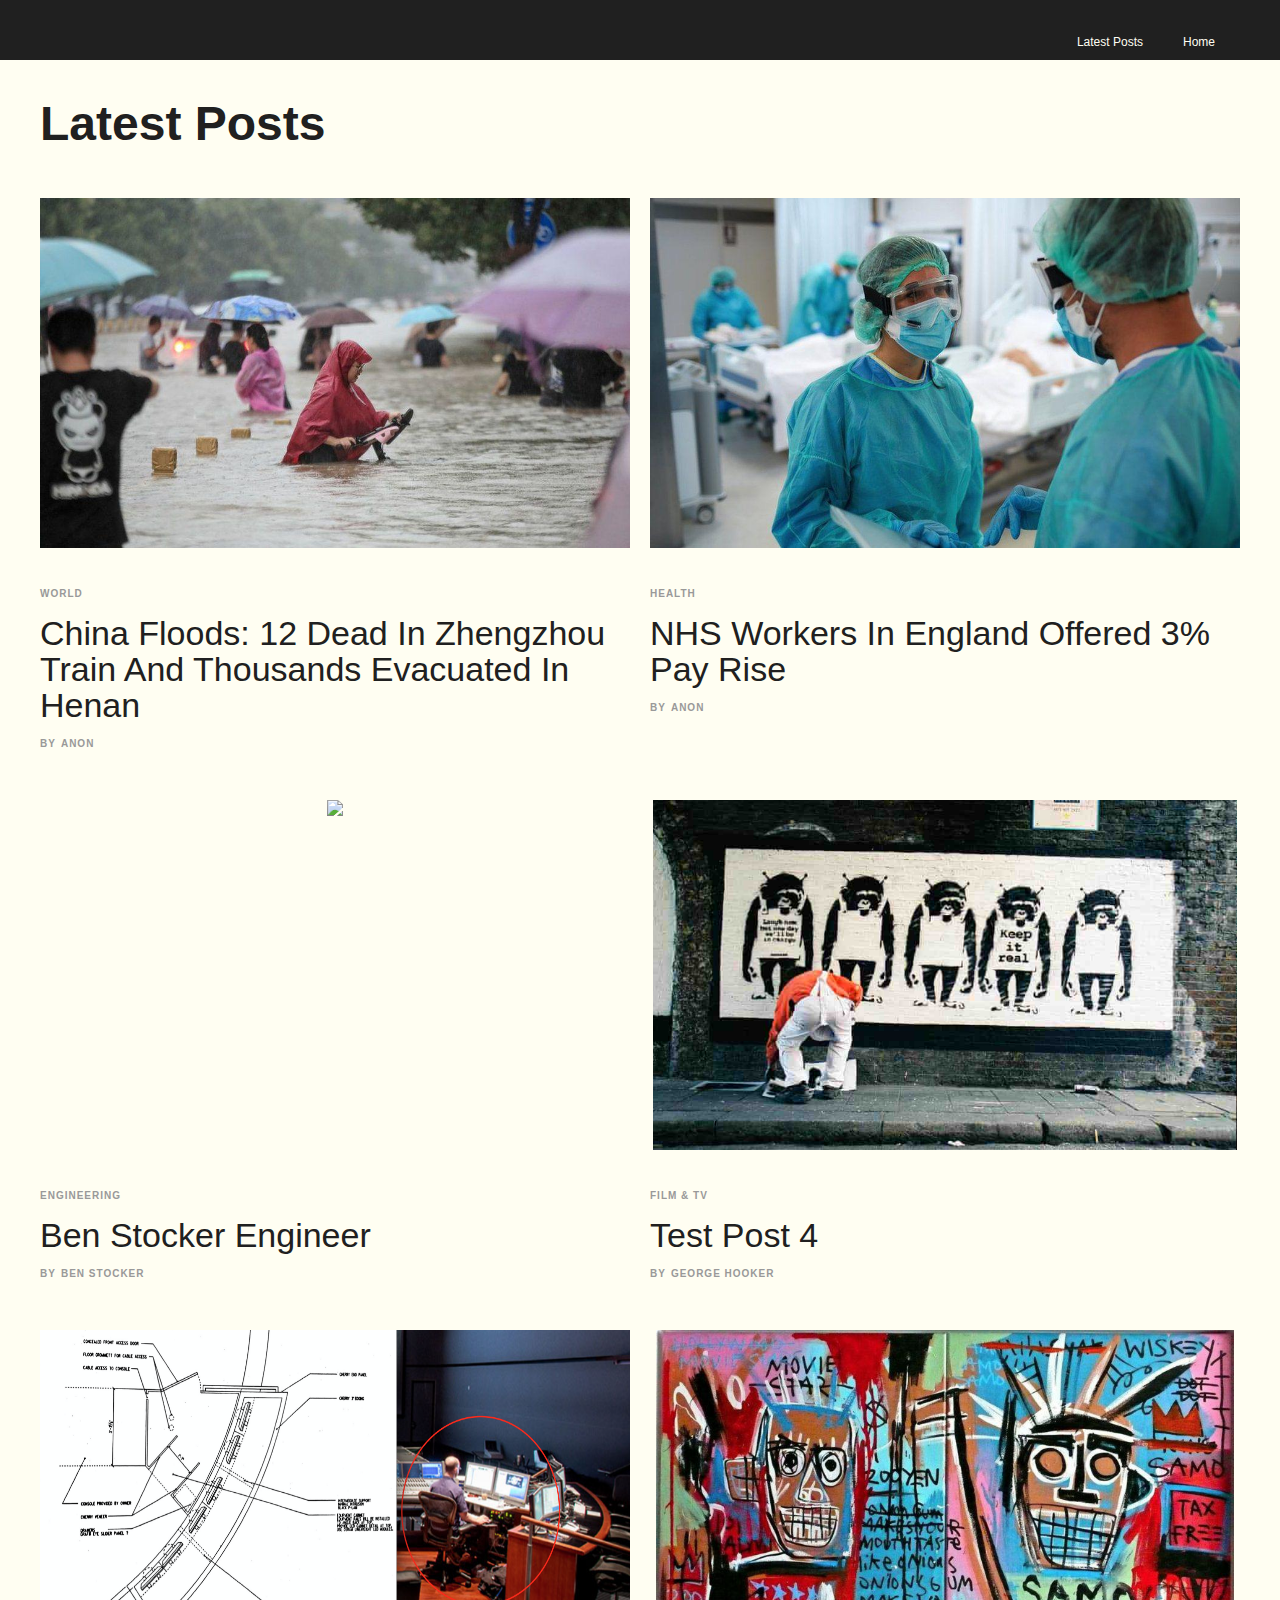
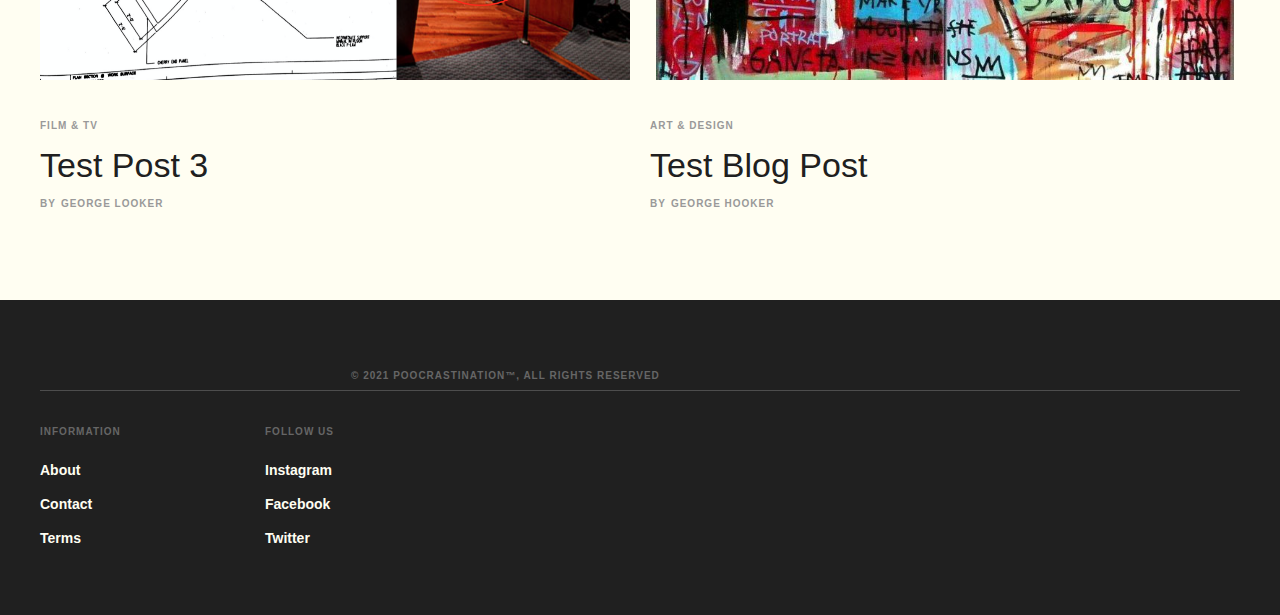
==== commit 0a93f50f: "Add files via upload" ====
--- a/blog.html
+++ b/blog.html
@@ -1,13 +1,13 @@
 <!DOCTYPE html>
 <!-- This site was created in Webflow. http://www.webflow.com -->
-<!-- Last Published: Sat Jul 03 2021 00:48:20 GMT+0000 (Coordinated Universal Time) -->
+<!-- Last Published: Mon Jul 19 2021 00:25:42 GMT+0000 (Coordinated Universal Time) -->
 <html data-wf-domain="poocrastination.webflow.io" data-wf-page="60dcc62a0e723ad956ff7307" data-wf-site="60dcc62a0e723a8a96ff7304" data-wf-status="1">
     <head>
         <meta charset="utf-8"/>
-        <title>Blog template - Webflow HTML website template</title>
+        <title>Poocrastination...</title>
         <meta content="width=device-width, initial-scale=1" name="viewport"/>
         <meta content="Webflow" name="generator"/>
-        <link href="style1.css" rel="stylesheet" type="text/css"/>
+        <link href="style.css" rel="stylesheet" type="text/css"/>
         <script src="https://ajax.googleapis.com/ajax/libs/webfont/1.6.26/webfont.js" type="text/javascript"></script>
         <script type="text/javascript">
             WebFont.load({
@@ -35,6 +35,7 @@
                 text-rendering: optimizeLegibility;
             }
         </style>
+        <script data-ad-client="ca-pub-7062208101844915" async src="https://pagead2.googlesyndication.com/pagead/js/adsbygoogle.js"></script>
     </head>
     <body class="body">
         <div data-collapse="medium" data-animation="default" data-duration="400" role="banner" class="navigation-2 w-nav">
@@ -76,6 +77,57 @@
 
                             
                             <div role="listitem" class="_2-collection-item w-dyn-item w-col w-col-6">
+                                <a href="blog/china-floods.html" class="posts-image w-inline-block">
+                                <img src="../poocrastination/web/uploads/119508283_gettyimages-1234082668.jpg" class="image-6"/>
+                                </a>
+                                <div class="post-info-text">
+                                    <a href="index.html" class="category-link">World</a>
+                                    <a href="blog/china-floods.html" class="post-title w-inline-block">
+                                        <h2 class="heading-6">China floods: 12 dead in Zhengzhou train and thousands evacuated in Henan</h2>
+                                    </a>
+                                    <div class="post-author-text cc-small-thumbnail">
+                                        <div class="post-author cc-top-margin">By</div>
+                                        <a href="index.html" class="post-author">Anon</a>
+                                    </div>
+                                </div>
+                            </div>
+
+                            
+                            <div role="listitem" class="_2-collection-item w-dyn-item w-col w-col-6">
+                                <a href="blog/nhs-workers-in-england-offered-3-pay-rise.html" class="posts-image w-inline-block">
+                                <img src="../poocrastination/web/uploads/119525823_18744f5f-1e52-4894-ab70-cbed91200ad1.jpg" class="image-6"/>
+                                </a>
+                                <div class="post-info-text">
+                                    <a href="index.html" class="category-link">Health</a>
+                                    <a href="blog/nhs-workers-in-england-offered-3-pay-rise.html" class="post-title w-inline-block">
+                                        <h2 class="heading-6">NHS workers in England offered 3% pay rise</h2>
+                                    </a>
+                                    <div class="post-author-text cc-small-thumbnail">
+                                        <div class="post-author cc-top-margin">By</div>
+                                        <a href="index.html" class="post-author">Anon</a>
+                                    </div>
+                                </div>
+                            </div>
+
+                            
+                            <div role="listitem" class="_2-collection-item w-dyn-item w-col w-col-6">
+                                <a href="blog/ben-stocker-engineer.html" class="posts-image w-inline-block">
+                                <img src="../poocrastination/web/uploads/banksy_2021-07-21-083927_kyve.jpg" class="image-6"/>
+                                </a>
+                                <div class="post-info-text">
+                                    <a href="index.html" class="category-link">Engineering</a>
+                                    <a href="blog/ben-stocker-engineer.html" class="post-title w-inline-block">
+                                        <h2 class="heading-6">Ben Stocker Engineer</h2>
+                                    </a>
+                                    <div class="post-author-text cc-small-thumbnail">
+                                        <div class="post-author cc-top-margin">By</div>
+                                        <a href="index.html" class="post-author">Ben Stocker</a>
+                                    </div>
+                                </div>
+                            </div>
+
+                            
+                            <div role="listitem" class="_2-collection-item w-dyn-item w-col w-col-6">
                                 <a href="blog/test-post-4.html" class="posts-image w-inline-block">
                                 <img src="../poocrastination/web/uploads/banksy.jpg" class="image-6"/>
                                 </a>
@@ -104,23 +156,6 @@
                                     <div class="post-author-text cc-small-thumbnail">
                                         <div class="post-author cc-top-margin">By</div>
                                         <a href="index.html" class="post-author">George Looker</a>
-                                    </div>
-                                </div>
-                            </div>
-
-                            
-                            <div role="listitem" class="_2-collection-item w-dyn-item w-col w-col-6">
-                                <a href="blog/test-post-2.html" class="posts-image w-inline-block">
-                                <img src="../poocrastination/web/uploads/Screenshot-2021-07-05-at-17.51.59.png" class="image-6"/>
-                                </a>
-                                <div class="post-info-text">
-                                    <a href="index.html" class="category-link">Film</a>
-                                    <a href="blog/test-post-2.html" class="post-title w-inline-block">
-                                        <h2 class="heading-6">Test Post 2</h2>
-                                    </a>
-                                    <div class="post-author-text cc-small-thumbnail">
-                                        <div class="post-author cc-top-margin">By</div>
-                                        <a href="index.html" class="post-author">George Cooker</a>
                                     </div>
                                 </div>
                             </div>
@@ -193,5 +228,7 @@
                 </div>
             </div>
         </div>
+        <script src="jquery.js" type="text/javascript"></script>
+        <script src="script.js" type="text/javascript"></script>
     </body>
 </html>
--- a/style.css
+++ b/style.css
@@ -0,0 +1,3427 @@
+/* Generated on: Mon Jul 26 2021 18:38:28 GMT+0000 (Coordinated Universal Time) */
+/* ==========================================================================
+   normalize.css v3.0.3 | MIT License | github.com/necolas/normalize.css 
+   ========================================================================== */
+/*! normalize.css v3.0.3 | MIT License | github.com/necolas/normalize.css */html{font-family:sans-serif;-ms-text-size-adjust:100%;-webkit-text-size-adjust:100%}body{margin:0}article,aside,details,figcaption,figure,footer,header,hgroup,main,menu,nav,section,summary{display:block}audio,canvas,progress,video{display:inline-block;vertical-align:baseline}audio:not([controls]){display:none;height:0}[hidden],template{display:none}a{background-color:transparent}a:active,a:hover{outline:0}abbr[title]{border-bottom:1px dotted}b,strong{font-weight:bold}dfn{font-style:italic}h1{font-size:2em;margin:.67em 0}mark{background:#ff0;color:#000}small{font-size:80%}sub,sup{font-size:75%;line-height:0;position:relative;vertical-align:baseline}sup{top:-0.5em}sub{bottom:-0.25em}img{border:0}svg:not(:root){overflow:hidden}figure{margin:1em 40px}hr{box-sizing:content-box;height:0}pre{overflow:auto}code,kbd,pre,samp{font-family:monospace,monospace;font-size:1em}button,input,optgroup,select,textarea{color:inherit;font:inherit;margin:0}button{overflow:visible}button,select{text-transform:none}button,html input[type="button"],input[type="reset"]{-webkit-appearance:button;cursor:pointer}button[disabled],html input[disabled]{cursor:default}button::-moz-focus-inner,input::-moz-focus-inner{border:0;padding:0}input{line-height:normal}input[type="checkbox"],input[type="radio"]{box-sizing:border-box;padding:0}input[type="number"]::-webkit-inner-spin-button,input[type="number"]::-webkit-outer-spin-button{height:auto}input[type="search"]{-webkit-appearance:none}input[type="search"]::-webkit-search-cancel-button,input[type="search"]::-webkit-search-decoration{-webkit-appearance:none}fieldset{border:1px solid #c0c0c0;margin:0 2px;padding:.35em .625em .75em}legend{border:0;padding:0}textarea{overflow:auto}optgroup{font-weight:bold}table{border-collapse:collapse;border-spacing:0}td,th{padding:0}
+
+/* ==========================================================================
+   Start of base Webflow CSS - If you're looking for some ultra-clean CSS, skip the boilerplate and see the unminified code below.
+   ========================================================================== */
+@font-face{font-family:'webflow-icons';src:url("[data-uri]") format('truetype');font-weight:normal;font-style:normal}[class^="w-icon-"],[class*=" w-icon-"]{font-family:'webflow-icons' !important;speak:none;font-style:normal;font-weight:normal;font-variant:normal;text-transform:none;line-height:1;-webkit-font-smoothing:antialiased;-moz-osx-font-smoothing:grayscale}.w-icon-slider-right:before{content:"\e600"}.w-icon-slider-left:before{content:"\e601"}.w-icon-nav-menu:before{content:"\e602"}.w-icon-arrow-down:before,.w-icon-dropdown-toggle:before{content:"\e603"}.w-icon-file-upload-remove:before{content:"\e900"}.w-icon-file-upload-icon:before{content:"\e903"}*{-webkit-box-sizing:border-box;-moz-box-sizing:border-box;box-sizing:border-box}html{height:100%}body{margin:0;min-height:100%;background-color:#fff;font-family:Arial,sans-serif;font-size:14px;line-height:20px;color:#333}img{max-width:100%;vertical-align:middle;display:inline-block}html.w-mod-touch *{background-attachment:scroll !important}.w-block{display:block}.w-inline-block{max-width:100%;display:inline-block}.w-clearfix:before,.w-clearfix:after{content:" ";display:table;grid-column-start:1;grid-row-start:1;grid-column-end:2;grid-row-end:2}.w-clearfix:after{clear:both}.w-hidden{display:none}.w-button{display:inline-block;padding:9px 15px;background-color:#3898EC;color:white;border:0;line-height:inherit;text-decoration:none;cursor:pointer;border-radius:0}input.w-button{-webkit-appearance:button}html[data-w-dynpage] [data-w-cloak]{color:transparent !important}.w-webflow-badge,.w-webflow-badge *{position:static;left:auto;top:auto;right:auto;bottom:auto;z-index:auto;display:block;visibility:visible;overflow:visible;overflow-x:visible;overflow-y:visible;box-sizing:border-box;width:auto;height:auto;max-height:none;max-width:none;min-height:0;min-width:0;margin:0;padding:0;float:none;clear:none;border:0 none transparent;border-radius:0;background:none;background-image:none;background-position:0 0;background-size:auto auto;background-repeat:repeat;background-origin:padding-box;background-clip:border-box;background-attachment:scroll;background-color:transparent;box-shadow:none;opacity:1;transform:none;transition:none;direction:ltr;font-family:inherit;font-weight:inherit;color:inherit;font-size:inherit;line-height:inherit;font-style:inherit;font-variant:inherit;text-align:inherit;letter-spacing:inherit;text-decoration:inherit;text-indent:0;text-transform:inherit;list-style-type:disc;text-shadow:none;font-smoothing:auto;vertical-align:baseline;cursor:inherit;white-space:inherit;word-break:normal;word-spacing:normal;word-wrap:normal}.w-webflow-badge{position:fixed !important;display:inline-block !important;visibility:visible !important;z-index:2147483647 !important;top:auto !important;right:12px !important;bottom:12px !important;left:auto !important;color:#AAADB0 !important;background-color:#fff !important;border-radius:3px !important;padding:6px 8px 6px 6px !important;font-size:12px !important;opacity:1 !important;line-height:14px !important;text-decoration:none !important;transform:none !important;margin:0 !important;width:auto !important;height:auto !important;overflow:visible !important;white-space:nowrap;box-shadow:0 0 0 1px rgba(0,0,0,0.1),0 1px 3px rgba(0,0,0,0.1);cursor:pointer}.w-webflow-badge>img{display:inline-block !important;visibility:visible !important;opacity:1 !important;vertical-align:middle !important}h1,h2,h3,h4,h5,h6{font-weight:bold;margin-bottom:10px}h1{font-size:38px;line-height:44px;margin-top:20px}h2{font-size:32px;line-height:36px;margin-top:20px}h3{font-size:24px;line-height:30px;margin-top:20px}h4{font-size:18px;line-height:24px;margin-top:10px}h5{font-size:14px;line-height:20px;margin-top:10px}h6{font-size:12px;line-height:18px;margin-top:10px}p{margin-top:0;margin-bottom:10px}blockquote{margin:0 0 10px 0;padding:10px 20px;border-left:5px solid #E2E2E2;font-size:18px;line-height:22px}figure{margin:0;margin-bottom:10px}figcaption{margin-top:5px;text-align:center}ul,ol{margin-top:0;margin-bottom:10px;padding-left:40px}.w-list-unstyled{padding-left:0;list-style:none}.w-embed:before,.w-embed:after{content:" ";display:table;grid-column-start:1;grid-row-start:1;grid-column-end:2;grid-row-end:2}.w-embed:after{clear:both}.w-video{width:100%;position:relative;padding:0}.w-video iframe,.w-video object,.w-video embed{position:absolute;top:0;left:0;width:100%;height:100%}fieldset{padding:0;margin:0;border:0}button,html input[type="button"],input[type="reset"]{border:0;cursor:pointer;-webkit-appearance:button}.w-form{margin:0 0 15px}.w-form-done{display:none;padding:20px;text-align:center;background-color:#dddddd}.w-form-fail{display:none;margin-top:10px;padding:10px;background-color:#ffdede}label{display:block;margin-bottom:5px;font-weight:bold}.w-input,.w-select{display:block;width:100%;height:38px;padding:8px 12px;margin-bottom:10px;font-size:14px;line-height:1.42857143;color:#333333;vertical-align:middle;background-color:#ffffff;border:1px solid #cccccc}.w-input:-moz-placeholder,.w-select:-moz-placeholder{color:#999}.w-input::-moz-placeholder,.w-select::-moz-placeholder{color:#999;opacity:1}.w-input:-ms-input-placeholder,.w-select:-ms-input-placeholder{color:#999}.w-input::-webkit-input-placeholder,.w-select::-webkit-input-placeholder{color:#999}.w-input:focus,.w-select:focus{border-color:#3898EC;outline:0}.w-input[disabled],.w-select[disabled],.w-input[readonly],.w-select[readonly],fieldset[disabled] .w-input,fieldset[disabled] .w-select{cursor:not-allowed;background-color:#eeeeee}textarea.w-input,textarea.w-select{height:auto}.w-select{background-color:#f3f3f3}.w-select[multiple]{height:auto}.w-form-label{display:inline-block;cursor:pointer;font-weight:normal;margin-bottom:0}.w-radio{display:block;margin-bottom:5px;padding-left:20px}.w-radio:before,.w-radio:after{content:" ";display:table;grid-column-start:1;grid-row-start:1;grid-column-end:2;grid-row-end:2}.w-radio:after{clear:both}.w-radio-input{margin:4px 0 0;margin-top:1px \9;line-height:normal;float:left;margin-left:-20px}.w-radio-input{margin-top:3px}.w-file-upload{display:block;margin-bottom:10px}.w-file-upload-input{width:.1px;height:.1px;opacity:0;overflow:hidden;position:absolute;z-index:-100}.w-file-upload-default,.w-file-upload-uploading,.w-file-upload-success{display:inline-block;color:#333333}.w-file-upload-error{display:block;margin-top:10px}.w-file-upload-default.w-hidden,.w-file-upload-uploading.w-hidden,.w-file-upload-error.w-hidden,.w-file-upload-success.w-hidden{display:none}.w-file-upload-uploading-btn{display:flex;font-size:14px;font-weight:normal;cursor:pointer;margin:0;padding:8px 12px;border:1px solid #cccccc;background-color:#fafafa}.w-file-upload-file{display:flex;flex-grow:1;justify-content:space-between;margin:0;padding:8px 9px 8px 11px;border:1px solid #cccccc;background-color:#fafafa}.w-file-upload-file-name{font-size:14px;font-weight:normal;display:block}.w-file-remove-link{margin-top:3px;margin-left:10px;width:auto;height:auto;padding:3px;display:block;cursor:pointer}.w-icon-file-upload-remove{margin:auto;font-size:10px}.w-file-upload-error-msg{display:inline-block;color:#ea384c;padding:2px 0}.w-file-upload-info{display:inline-block;line-height:38px;padding:0 12px}.w-file-upload-label{display:inline-block;font-size:14px;font-weight:normal;cursor:pointer;margin:0;padding:8px 12px;border:1px solid #cccccc;background-color:#fafafa}.w-icon-file-upload-icon,.w-icon-file-upload-uploading{display:inline-block;margin-right:8px;width:20px}.w-icon-file-upload-uploading{height:20px}.w-container{margin-left:auto;margin-right:auto;max-width:940px}.w-container:before,.w-container:after{content:" ";display:table;grid-column-start:1;grid-row-start:1;grid-column-end:2;grid-row-end:2}.w-container:after{clear:both}.w-container .w-row{margin-left:-10px;margin-right:-10px}.w-row:before,.w-row:after{content:" ";display:table;grid-column-start:1;grid-row-start:1;grid-column-end:2;grid-row-end:2}.w-row:after{clear:both}.w-row .w-row{margin-left:0;margin-right:0}.w-col{position:relative;float:left;width:100%;min-height:1px;padding-left:10px;padding-right:10px}.w-col .w-col{padding-left:0;padding-right:0}.w-col-1{width:8.33333333%}.w-col-2{width:16.66666667%}.w-col-3{width:25%}.w-col-4{width:33.33333333%}.w-col-5{width:41.66666667%}.w-col-6{width:50%}.w-col-7{width:58.33333333%}.w-col-8{width:66.66666667%}.w-col-9{width:75%}.w-col-10{width:83.33333333%}.w-col-11{width:91.66666667%}.w-col-12{width:100%}.w-hidden-main{display:none !important}@media screen and (max-width:991px){.w-container{max-width:728px}.w-hidden-main{display:inherit !important}.w-hidden-medium{display:none !important}.w-col-medium-1{width:8.33333333%}.w-col-medium-2{width:16.66666667%}.w-col-medium-3{width:25%}.w-col-medium-4{width:33.33333333%}.w-col-medium-5{width:41.66666667%}.w-col-medium-6{width:50%}.w-col-medium-7{width:58.33333333%}.w-col-medium-8{width:66.66666667%}.w-col-medium-9{width:75%}.w-col-medium-10{width:83.33333333%}.w-col-medium-11{width:91.66666667%}.w-col-medium-12{width:100%}.w-col-stack{width:100%;left:auto;right:auto}}@media screen and (max-width:767px){.w-hidden-main{display:inherit !important}.w-hidden-medium{display:inherit !important}.w-hidden-small{display:none !important}.w-row,.w-container .w-row{margin-left:0;margin-right:0}.w-col{width:100%;left:auto;right:auto}.w-col-small-1{width:8.33333333%}.w-col-small-2{width:16.66666667%}.w-col-small-3{width:25%}.w-col-small-4{width:33.33333333%}.w-col-small-5{width:41.66666667%}.w-col-small-6{width:50%}.w-col-small-7{width:58.33333333%}.w-col-small-8{width:66.66666667%}.w-col-small-9{width:75%}.w-col-small-10{width:83.33333333%}.w-col-small-11{width:91.66666667%}.w-col-small-12{width:100%}}@media screen and (max-width:479px){.w-container{max-width:none}.w-hidden-main{display:inherit !important}.w-hidden-medium{display:inherit !important}.w-hidden-small{display:inherit !important}.w-hidden-tiny{display:none !important}.w-col{width:100%}.w-col-tiny-1{width:8.33333333%}.w-col-tiny-2{width:16.66666667%}.w-col-tiny-3{width:25%}.w-col-tiny-4{width:33.33333333%}.w-col-tiny-5{width:41.66666667%}.w-col-tiny-6{width:50%}.w-col-tiny-7{width:58.33333333%}.w-col-tiny-8{width:66.66666667%}.w-col-tiny-9{width:75%}.w-col-tiny-10{width:83.33333333%}.w-col-tiny-11{width:91.66666667%}.w-col-tiny-12{width:100%}}.w-widget{position:relative}.w-widget-map{width:100%;height:400px}.w-widget-map label{width:auto;display:inline}.w-widget-map img{max-width:inherit}.w-widget-map .gm-style-iw{text-align:center}.w-widget-map .gm-style-iw>button{display:none !important}.w-widget-twitter{overflow:hidden}.w-widget-twitter-count-shim{display:inline-block;vertical-align:top;position:relative;width:28px;height:20px;text-align:center;background:white;border:#758696 solid 1px;border-radius:3px}.w-widget-twitter-count-shim *{pointer-events:none;-webkit-user-select:none;-moz-user-select:none;-ms-user-select:none;user-select:none}.w-widget-twitter-count-shim .w-widget-twitter-count-inner{position:relative;font-size:15px;line-height:12px;text-align:center;color:#999;font-family:serif}.w-widget-twitter-count-shim .w-widget-twitter-count-clear{position:relative;display:block}.w-widget-twitter-count-shim.w--large{width:36px;height:28px}.w-widget-twitter-count-shim.w--large .w-widget-twitter-count-inner{font-size:18px;line-height:18px}.w-widget-twitter-count-shim:not(.w--vertical){margin-left:5px;margin-right:8px}.w-widget-twitter-count-shim:not(.w--vertical).w--large{margin-left:6px}.w-widget-twitter-count-shim:not(.w--vertical):before,.w-widget-twitter-count-shim:not(.w--vertical):after{top:50%;left:0;border:solid transparent;content:" ";height:0;width:0;position:absolute;pointer-events:none}.w-widget-twitter-count-shim:not(.w--vertical):before{border-color:rgba(117,134,150,0);border-right-color:#5d6c7b;border-width:4px;margin-left:-9px;margin-top:-4px}.w-widget-twitter-count-shim:not(.w--vertical).w--large:before{border-width:5px;margin-left:-10px;margin-top:-5px}.w-widget-twitter-count-shim:not(.w--vertical):after{border-color:rgba(255,255,255,0);border-right-color:white;border-width:4px;margin-left:-8px;margin-top:-4px}.w-widget-twitter-count-shim:not(.w--vertical).w--large:after{border-width:5px;margin-left:-9px;margin-top:-5px}.w-widget-twitter-count-shim.w--vertical{width:61px;height:33px;margin-bottom:8px}.w-widget-twitter-count-shim.w--vertical:before,.w-widget-twitter-count-shim.w--vertical:after{top:100%;left:50%;border:solid transparent;content:" ";height:0;width:0;position:absolute;pointer-events:none}.w-widget-twitter-count-shim.w--vertical:before{border-color:rgba(117,134,150,0);border-top-color:#5d6c7b;border-width:5px;margin-left:-5px}.w-widget-twitter-count-shim.w--vertical:after{border-color:rgba(255,255,255,0);border-top-color:white;border-width:4px;margin-left:-4px}.w-widget-twitter-count-shim.w--vertical .w-widget-twitter-count-inner{font-size:18px;line-height:22px}.w-widget-twitter-count-shim.w--vertical.w--large{width:76px}.w-widget-gplus{overflow:hidden}.w-background-video{position:relative;overflow:hidden;height:500px;color:white}.w-background-video>video{background-size:cover;background-position:50% 50%;position:absolute;margin:auto;width:100%;height:100%;right:-100%;bottom:-100%;top:-100%;left:-100%;object-fit:cover;z-index:-100}.w-background-video>video::-webkit-media-controls-start-playback-button{display:none !important;-webkit-appearance:none}.w-slider{position:relative;height:300px;text-align:center;background:#dddddd;clear:both;-webkit-tap-highlight-color:rgba(0,0,0,0);tap-highlight-color:rgba(0,0,0,0)}.w-slider-mask{position:relative;display:block;overflow:hidden;z-index:1;left:0;right:0;height:100%;white-space:nowrap}.w-slide{position:relative;display:inline-block;vertical-align:top;width:100%;height:100%;white-space:normal;text-align:left}.w-slider-nav{position:absolute;z-index:2;top:auto;right:0;bottom:0;left:0;margin:auto;padding-top:10px;height:40px;text-align:center;-webkit-tap-highlight-color:rgba(0,0,0,0);tap-highlight-color:rgba(0,0,0,0)}.w-slider-nav.w-round>div{border-radius:100%}.w-slider-nav.w-num>div{width:auto;height:auto;padding:.2em .5em;font-size:inherit;line-height:inherit}.w-slider-nav.w-shadow>div{box-shadow:0 0 3px rgba(51,51,51,0.4)}.w-slider-nav-invert{color:#fff}.w-slider-nav-invert>div{background-color:rgba(34,34,34,0.4)}.w-slider-nav-invert>div.w-active{background-color:#222}.w-slider-dot{position:relative;display:inline-block;width:1em;height:1em;background-color:rgba(255,255,255,0.4);cursor:pointer;margin:0 3px .5em;transition:background-color 100ms,color 100ms}.w-slider-dot.w-active{background-color:#fff}.w-slider-dot:focus{outline:none;box-shadow:0 0 0 2px #fff}.w-slider-dot:focus.w-active{box-shadow:none}.w-slider-arrow-left,.w-slider-arrow-right{position:absolute;width:80px;top:0;right:0;bottom:0;left:0;margin:auto;cursor:pointer;overflow:hidden;color:white;font-size:40px;-webkit-tap-highlight-color:rgba(0,0,0,0);tap-highlight-color:rgba(0,0,0,0);-webkit-user-select:none;-moz-user-select:none;-ms-user-select:none;user-select:none}.w-slider-arrow-left [class^='w-icon-'],.w-slider-arrow-right [class^='w-icon-'],.w-slider-arrow-left [class*=' w-icon-'],.w-slider-arrow-right [class*=' w-icon-']{position:absolute}.w-slider-arrow-left:focus,.w-slider-arrow-right:focus{outline:0}.w-slider-arrow-left{z-index:3;right:auto}.w-slider-arrow-right{z-index:4;left:auto}.w-icon-slider-left,.w-icon-slider-right{top:0;right:0;bottom:0;left:0;margin:auto;width:1em;height:1em}.w-slider-aria-label{border:0;clip:rect(0 0 0 0);height:1px;margin:-1px;overflow:hidden;padding:0;position:absolute;width:1px}.w-slider-force-show{display:block !important}.w-dropdown{display:inline-block;position:relative;text-align:left;margin-left:auto;margin-right:auto;z-index:900}.w-dropdown-btn,.w-dropdown-toggle,.w-dropdown-link{position:relative;vertical-align:top;text-decoration:none;color:#222222;padding:20px;text-align:left;margin-left:auto;margin-right:auto;white-space:nowrap}.w-dropdown-toggle{-webkit-user-select:none;-moz-user-select:none;-ms-user-select:none;user-select:none;display:inline-block;cursor:pointer;padding-right:40px}.w-dropdown-toggle:focus{outline:0}.w-icon-dropdown-toggle{position:absolute;top:0;right:0;bottom:0;margin:auto;margin-right:20px;width:1em;height:1em}.w-dropdown-list{position:absolute;background:#dddddd;display:none;min-width:100%}.w-dropdown-list.w--open{display:block}.w-dropdown-link{padding:10px 20px;display:block;color:#222222}.w-dropdown-link.w--current{color:#0082f3}.w-dropdown-link:focus{outline:0}@media screen and (max-width:767px){.w-nav-brand{padding-left:10px}}.w-lightbox-backdrop{color:#000;cursor:auto;font-family:serif;font-size:medium;font-style:normal;font-variant:normal;font-weight:normal;letter-spacing:normal;line-height:normal;list-style:disc;text-align:start;text-indent:0;text-shadow:none;text-transform:none;visibility:visible;white-space:normal;word-break:normal;word-spacing:normal;word-wrap:normal;position:fixed;top:0;right:0;bottom:0;left:0;color:#fff;font-family:"Helvetica Neue",Helvetica,Ubuntu,"Segoe UI",Verdana,sans-serif;font-size:17px;line-height:1.2;font-weight:300;text-align:center;background:rgba(0,0,0,0.9);z-index:2000;outline:0;opacity:0;-webkit-user-select:none;-moz-user-select:none;-ms-user-select:none;-webkit-tap-highlight-color:transparent;-webkit-transform:translate(0, 0)}.w-lightbox-backdrop,.w-lightbox-container{height:100%;overflow:auto;-webkit-overflow-scrolling:touch}.w-lightbox-content{position:relative;height:100vh;overflow:hidden}.w-lightbox-view{position:absolute;width:100vw;height:100vh;opacity:0}.w-lightbox-view:before{content:"";height:100vh}.w-lightbox-group,.w-lightbox-group .w-lightbox-view,.w-lightbox-group .w-lightbox-view:before{height:86vh}.w-lightbox-frame,.w-lightbox-view:before{display:inline-block;vertical-align:middle}.w-lightbox-figure{position:relative;margin:0}.w-lightbox-group .w-lightbox-figure{cursor:pointer}.w-lightbox-img{width:auto;height:auto;max-width:none}.w-lightbox-image{display:block;float:none;max-width:100vw;max-height:100vh}.w-lightbox-group .w-lightbox-image{max-height:86vh}.w-lightbox-caption{position:absolute;right:0;bottom:0;left:0;padding:.5em 1em;background:rgba(0,0,0,0.4);text-align:left;text-overflow:ellipsis;white-space:nowrap;overflow:hidden}.w-lightbox-embed{position:absolute;top:0;right:0;bottom:0;left:0;width:100%;height:100%}.w-lightbox-control{position:absolute;top:0;width:4em;background-size:24px;background-repeat:no-repeat;background-position:center;cursor:pointer;-webkit-transition:all .3s;transition:all .3s}.w-lightbox-left{display:none;bottom:0;left:0;background-image:url("[data-uri]")}.w-lightbox-right{display:none;right:0;bottom:0;background-image:url("[data-uri]")}.w-lightbox-close{right:0;height:2.6em;background-image:url("[data-uri]");background-size:18px}.w-lightbox-strip{position:absolute;bottom:0;left:0;right:0;padding:0 1vh;line-height:0;white-space:nowrap;overflow-x:auto;overflow-y:hidden}.w-lightbox-item{display:inline-block;width:10vh;padding:2vh 1vh;box-sizing:content-box;cursor:pointer;-webkit-transform:translate3d(0, 0, 0)}.w-lightbox-active{opacity:.3}.w-lightbox-thumbnail{position:relative;height:10vh;background:#222;overflow:hidden}.w-lightbox-thumbnail-image{position:absolute;top:0;left:0}.w-lightbox-thumbnail .w-lightbox-tall{top:50%;width:100%;-webkit-transform:translate(0, -50%);-ms-transform:translate(0, -50%);transform:translate(0, -50%)}.w-lightbox-thumbnail .w-lightbox-wide{left:50%;height:100%;-webkit-transform:translate(-50%, 0);-ms-transform:translate(-50%, 0);transform:translate(-50%, 0)}.w-lightbox-spinner{position:absolute;top:50%;left:50%;box-sizing:border-box;width:40px;height:40px;margin-top:-20px;margin-left:-20px;border:5px solid rgba(0,0,0,0.4);border-radius:50%;-webkit-animation:spin .8s infinite linear;animation:spin .8s infinite linear}.w-lightbox-spinner:after{content:"";position:absolute;top:-4px;right:-4px;bottom:-4px;left:-4px;border:3px solid transparent;border-bottom-color:#fff;border-radius:50%}.w-lightbox-hide{display:none}.w-lightbox-noscroll{overflow:hidden}@media (min-width:768px){.w-lightbox-content{height:96vh;margin-top:2vh}.w-lightbox-view,.w-lightbox-view:before{height:96vh}.w-lightbox-group,.w-lightbox-group .w-lightbox-view,.w-lightbox-group .w-lightbox-view:before{height:84vh}.w-lightbox-image{max-width:96vw;max-height:96vh}.w-lightbox-group .w-lightbox-image{max-width:82.3vw;max-height:84vh}.w-lightbox-left,.w-lightbox-right{display:block;opacity:.5}.w-lightbox-close{opacity:.8}.w-lightbox-control:hover{opacity:1}}.w-lightbox-inactive,.w-lightbox-inactive:hover{opacity:0}.w-richtext:before,.w-richtext:after{content:" ";display:table;grid-column-start:1;grid-row-start:1;grid-column-end:2;grid-row-end:2}.w-richtext:after{clear:both}.w-richtext[contenteditable="true"]:before,.w-richtext[contenteditable="true"]:after{white-space:initial}.w-richtext ol,.w-richtext ul{overflow:hidden}.w-richtext .w-richtext-figure-selected.w-richtext-figure-type-video div:after,.w-richtext .w-richtext-figure-selected[data-rt-type="video"] div:after{outline:2px solid #2895f7}.w-richtext .w-richtext-figure-selected.w-richtext-figure-type-image div,.w-richtext .w-richtext-figure-selected[data-rt-type="image"] div{outline:2px solid #2895f7}.w-richtext figure.w-richtext-figure-type-video>div:after,.w-richtext figure[data-rt-type="video"]>div:after{content:'';position:absolute;display:none;left:0;top:0;right:0;bottom:0}.w-richtext figure{position:relative;max-width:60%}.w-richtext figure>div:before{cursor:default !important}.w-richtext figure img{width:100%}.w-richtext figure figcaption.w-richtext-figcaption-placeholder{opacity:.6}.w-richtext figure div{font-size:0;color:transparent}.w-richtext figure.w-richtext-figure-type-image,.w-richtext figure[data-rt-type="image"]{display:table}.w-richtext figure.w-richtext-figure-type-image>div,.w-richtext figure[data-rt-type="image"]>div{display:inline-block}.w-richtext figure.w-richtext-figure-type-image>figcaption,.w-richtext figure[data-rt-type="image"]>figcaption{display:table-caption;caption-side:bottom}.w-richtext figure.w-richtext-figure-type-video,.w-richtext figure[data-rt-type="video"]{width:60%;height:0}.w-richtext figure.w-richtext-figure-type-video iframe,.w-richtext figure[data-rt-type="video"] iframe{position:absolute;top:0;left:0;width:100%;height:100%}.w-richtext figure.w-richtext-figure-type-video>div,.w-richtext figure[data-rt-type="video"]>div{width:100%}.w-richtext figure.w-richtext-align-center{margin-right:auto;margin-left:auto;clear:both}.w-richtext figure.w-richtext-align-center.w-richtext-figure-type-image>div,.w-richtext figure.w-richtext-align-center[data-rt-type="image"]>div{max-width:100%}.w-richtext figure.w-richtext-align-normal{clear:both}.w-richtext figure.w-richtext-align-fullwidth{width:100%;max-width:100%;text-align:center;clear:both;display:block;margin-right:auto;margin-left:auto}.w-richtext figure.w-richtext-align-fullwidth>div{display:inline-block;padding-bottom:inherit}.w-richtext figure.w-richtext-align-fullwidth>figcaption{display:block}.w-richtext figure.w-richtext-align-floatleft{float:left;margin-right:15px;clear:none}.w-richtext figure.w-richtext-align-floatright{float:right;margin-left:15px;clear:none}.w-nav{position:relative;background:#dddddd;z-index:1000}.w-nav:before,.w-nav:after{content:" ";display:table;grid-column-start:1;grid-row-start:1;grid-column-end:2;grid-row-end:2}.w-nav:after{clear:both}.w-nav-brand{position:relative;float:left;text-decoration:none;color:#333333}.w-nav-link{position:relative;display:inline-block;vertical-align:top;text-decoration:none;color:#222222;padding:20px;text-align:left;margin-left:auto;margin-right:auto}.w-nav-link.w--current{color:#0082f3}.w-nav-menu{position:relative;float:right}[data-nav-menu-open]{display:block !important;position:absolute;top:100%;left:0;right:0;background:#C8C8C8;text-align:center;overflow:visible;min-width:200px}.w--nav-link-open{display:block;position:relative}.w-nav-overlay{position:absolute;overflow:hidden;display:none;top:100%;left:0;right:0;width:100%}.w-nav-overlay [data-nav-menu-open]{top:0}.w-nav[data-animation="over-left"] .w-nav-overlay{width:auto}.w-nav[data-animation="over-left"] .w-nav-overlay,.w-nav[data-animation="over-left"] [data-nav-menu-open]{right:auto;z-index:1;top:0}.w-nav[data-animation="over-right"] .w-nav-overlay{width:auto}.w-nav[data-animation="over-right"] .w-nav-overlay,.w-nav[data-animation="over-right"] [data-nav-menu-open]{left:auto;z-index:1;top:0}.w-nav-button{position:relative;float:right;padding:18px;font-size:24px;display:none;cursor:pointer;-webkit-tap-highlight-color:rgba(0,0,0,0);tap-highlight-color:rgba(0,0,0,0);-webkit-user-select:none;-moz-user-select:none;-ms-user-select:none;user-select:none}.w-nav-button:focus{outline:0}.w-nav-button.w--open{background-color:#C8C8C8;color:white}.w-nav[data-collapse="all"] .w-nav-menu{display:none}.w-nav[data-collapse="all"] .w-nav-button{display:block}.w--nav-dropdown-open{display:block}.w--nav-dropdown-toggle-open{display:block}.w--nav-dropdown-list-open{position:static}@media screen and (max-width:991px){.w-nav[data-collapse="medium"] .w-nav-menu{display:none}.w-nav[data-collapse="medium"] .w-nav-button{display:block}}@media screen and (max-width:767px){.w-nav[data-collapse="small"] .w-nav-menu{display:none}.w-nav[data-collapse="small"] .w-nav-button{display:block}.w-nav-brand{padding-left:10px}}@media screen and (max-width:479px){.w-nav[data-collapse="tiny"] .w-nav-menu{display:none}.w-nav[data-collapse="tiny"] .w-nav-button{display:block}}.w-tabs{position:relative}.w-tabs:before,.w-tabs:after{content:" ";display:table;grid-column-start:1;grid-row-start:1;grid-column-end:2;grid-row-end:2}.w-tabs:after{clear:both}.w-tab-menu{position:relative}.w-tab-link{position:relative;display:inline-block;vertical-align:top;text-decoration:none;padding:9px 30px;text-align:left;cursor:pointer;color:#222222;background-color:#dddddd}.w-tab-link.w--current{background-color:#C8C8C8}.w-tab-link:focus{outline:0}.w-tab-content{position:relative;display:block;overflow:hidden}.w-tab-pane{position:relative;display:none}.w--tab-active{display:block}@media screen and (max-width:479px){.w-tab-link{display:block}}.w-ix-emptyfix:after{content:""}@keyframes spin{0%{transform:rotate(0deg)}100%{transform:rotate(360deg)}}.w-dyn-empty{padding:10px;background-color:#dddddd}.w-dyn-hide{display:none !important}.w-dyn-bind-empty{display:none !important}.w-condition-invisible{display:none !important}
+
+/* ==========================================================================
+   Start of custom Webflow CSS
+   ========================================================================== */
+body {
+  font-family: Arial, 'Helvetica Neue', Helvetica, sans-serif;
+  color: #000;
+  font-size: 14px;
+  line-height: 20px;
+}
+
+h1 {
+  margin-top: 0px;
+  margin-bottom: 20px;
+  font-family: Labgrotesque, sans-serif;
+  color: #202020;
+  font-size: 48px;
+  line-height: 48px;
+  font-weight: 700;
+}
+
+h2 {
+  margin-top: 20px;
+  margin-bottom: 20px;
+  font-family: Labgrotesque, sans-serif;
+  color: #202020;
+  font-size: 34px;
+  line-height: 36px;
+  font-weight: 500;
+  text-transform: capitalize;
+}
+
+h3 {
+  margin-top: 20px;
+  margin-bottom: 20px;
+  font-family: Labgrotesque, sans-serif;
+  color: #000;
+  font-size: 28px;
+  line-height: 32px;
+  font-weight: 500;
+  text-transform: capitalize;
+}
+
+h4 {
+  margin-top: 10px;
+  margin-bottom: 10px;
+  font-size: 18px;
+  line-height: 24px;
+  font-weight: bold;
+}
+
+h5 {
+  margin-top: 10px;
+  margin-bottom: 10px;
+  font-size: 14px;
+  line-height: 20px;
+  font-weight: bold;
+}
+
+h6 {
+  margin-top: 10px;
+  margin-bottom: 10px;
+  font-size: 12px;
+  line-height: 18px;
+  font-weight: bold;
+}
+
+p {
+  margin-top: 15px;
+  margin-bottom: 15px;
+  font-family: 'Helvetica neue lt 45', sans-serif;
+  color: #202020;
+  font-size: 20px;
+  line-height: 30px;
+  font-weight: 300;
+}
+
+a {
+  font-family: 'Helvetica neue lt 45', sans-serif;
+  color: #202020;
+  font-size: 20px;
+  line-height: 30px;
+  text-decoration: underline;
+}
+
+ul {
+  font-family: 'Source Serif Pro', sans-serif;
+  color: #000;
+  font-size: 18px;
+  line-height: 30px;
+  font-weight: 400;
+}
+
+ol {
+  font-family: 'Source Serif Pro', sans-serif;
+  color: #000;
+  font-size: 18px;
+  line-height: 30px;
+  font-weight: 400;
+}
+
+li {
+  margin-top: 10px;
+  margin-bottom: 10px;
+  padding-left: 10px;
+}
+
+img {
+  display: inline-block;
+  max-width: 100%;
+  margin-top: 0px;
+  margin-bottom: 0px;
+}
+
+blockquote {
+  margin-top: 40px;
+  margin-bottom: 30px;
+  padding-top: 30px;
+  padding-right: 0px;
+  padding-left: 0px;
+  border-style: solid none none;
+  border-top-width: 2px;
+  border-top-color: #000;
+  border-left-width: 5px;
+  border-left-color: #e2e2e2;
+  font-family: 'Helvetica neue lt 45', sans-serif;
+  color: #202020;
+  font-size: 24px;
+  line-height: 28px;
+  font-weight: 300;
+}
+
+figure {
+  margin-bottom: 10px;
+}
+
+figcaption {
+  margin-top: 5px;
+  margin-bottom: 30px;
+  font-family: 'Libre Franklin', sans-serif;
+  color: #666;
+  font-size: 12px;
+  line-height: 18px;
+  font-weight: 400;
+  text-align: left;
+}
+
+.navigation-container {
+  display: -webkit-box;
+  display: -webkit-flex;
+  display: -ms-flexbox;
+  display: flex;
+  width: 100%;
+  max-width: 1200px;
+  -webkit-box-pack: justify;
+  -webkit-justify-content: space-between;
+  -ms-flex-pack: justify;
+  justify-content: space-between;
+  -webkit-box-align: center;
+  -webkit-align-items: center;
+  -ms-flex-align: center;
+  align-items: center;
+}
+
+.navigation {
+  position: fixed;
+  left: 0px;
+  top: 0px;
+  right: 0px;
+  display: -webkit-box;
+  display: -webkit-flex;
+  display: -ms-flexbox;
+  display: flex;
+  height: 90px;
+  padding-right: 30px;
+  padding-left: 30px;
+  -webkit-box-pack: center;
+  -webkit-justify-content: center;
+  -ms-flex-pack: center;
+  justify-content: center;
+  -webkit-box-align: center;
+  -webkit-align-items: center;
+  -ms-flex-align: center;
+  align-items: center;
+  border-bottom: 1px solid #e6e6e6;
+  background-color: #fff;
+}
+
+.image-logo {
+  margin-top: 0px;
+  margin-bottom: 0px;
+}
+
+.nav-link {
+  margin-right: 30px;
+  font-family: 'Libre Franklin', sans-serif;
+  color: #000;
+  font-size: 14px;
+  line-height: 24px;
+  font-weight: 600;
+  text-decoration: none;
+}
+
+.nav-link.white {
+  margin-top: 5px;
+  margin-bottom: 5px;
+  color: #fffef2;
+}
+
+.container {
+  width: 100%;
+  max-width: 1200px;
+  margin-bottom: 0px;
+  -webkit-box-pack: center;
+  -webkit-justify-content: center;
+  -ms-flex-pack: center;
+  justify-content: center;
+  -webkit-flex-wrap: wrap;
+  -ms-flex-wrap: wrap;
+  flex-wrap: wrap;
+  -webkit-box-align: start;
+  -webkit-align-items: flex-start;
+  -ms-flex-align: start;
+  align-items: flex-start;
+  -webkit-align-content: center;
+  -ms-flex-line-pack: center;
+  align-content: center;
+}
+
+.container.cc-center {
+  display: -webkit-box;
+  display: -webkit-flex;
+  display: -ms-flexbox;
+  display: flex;
+  -webkit-box-pack: start;
+  -webkit-justify-content: flex-start;
+  -ms-flex-pack: start;
+  justify-content: flex-start;
+  -webkit-flex-wrap: nowrap;
+  -ms-flex-wrap: nowrap;
+  flex-wrap: nowrap;
+  -webkit-box-align: center;
+  -webkit-align-items: center;
+  -ms-flex-align: center;
+  align-items: center;
+  text-align: left;
+}
+
+.container.cc-post-image {
+  display: -webkit-box;
+  display: -webkit-flex;
+  display: -ms-flexbox;
+  display: flex;
+  max-height: none;
+  max-width: 100%;
+}
+
+.paragraph {
+  margin-top: 20px;
+  margin-bottom: 20px;
+  font-family: 'Source Serif Pro', sans-serif;
+  color: #000;
+  font-size: 18px;
+  line-height: 30px;
+}
+
+.paragraph.cc-contact-text {
+  margin-bottom: 50px;
+}
+
+.footer {
+  display: -webkit-box;
+  display: -webkit-flex;
+  display: -ms-flexbox;
+  display: flex;
+  padding: 60px 30px;
+  -webkit-box-orient: horizontal;
+  -webkit-box-direction: normal;
+  -webkit-flex-direction: row;
+  -ms-flex-direction: row;
+  flex-direction: row;
+  -webkit-box-pack: center;
+  -webkit-justify-content: center;
+  -ms-flex-pack: center;
+  justify-content: center;
+  -webkit-flex-wrap: nowrap;
+  -ms-flex-wrap: nowrap;
+  flex-wrap: nowrap;
+  -webkit-box-align: center;
+  -webkit-align-items: center;
+  -ms-flex-align: center;
+  align-items: center;
+  background-color: #202020;
+}
+
+.top-section {
+  display: -webkit-box;
+  display: -webkit-flex;
+  display: -ms-flexbox;
+  display: flex;
+  -webkit-box-align: end;
+  -webkit-align-items: flex-end;
+  -ms-flex-align: end;
+  align-items: flex-end;
+  -webkit-box-flex: 1;
+  -webkit-flex: 1;
+  -ms-flex: 1;
+  flex: 1;
+}
+
+.footer-title-text {
+  font-family: 'Libre Franklin', sans-serif;
+  color: #666;
+  font-size: 10px;
+  line-height: 12px;
+  font-weight: 600;
+  text-align: left;
+  letter-spacing: 1px;
+  text-transform: uppercase;
+}
+
+.footer-links {
+  display: -webkit-box;
+  display: -webkit-flex;
+  display: -ms-flexbox;
+  display: flex;
+  width: 25%;
+  margin-top: 15px;
+  -webkit-box-orient: vertical;
+  -webkit-box-direction: normal;
+  -webkit-flex-direction: column;
+  -ms-flex-direction: column;
+  flex-direction: column;
+  -webkit-flex-wrap: nowrap;
+  -ms-flex-wrap: nowrap;
+  flex-wrap: nowrap;
+  -webkit-box-align: start;
+  -webkit-align-items: flex-start;
+  -ms-flex-align: start;
+  align-items: flex-start;
+  -webkit-align-content: flex-start;
+  -ms-flex-line-pack: start;
+  align-content: flex-start;
+  -webkit-box-flex: 0;
+  -webkit-flex: 0 0 auto;
+  -ms-flex: 0 0 auto;
+  flex: 0 0 auto;
+}
+
+.footer-links-container {
+  display: -webkit-box;
+  display: -webkit-flex;
+  display: -ms-flexbox;
+  display: flex;
+  margin-top: 0px;
+  -webkit-box-pack: start;
+  -webkit-justify-content: flex-start;
+  -ms-flex-pack: start;
+  justify-content: flex-start;
+}
+
+.footer-links-container.cc-categories {
+  display: block;
+}
+
+.footer-categories {
+  width: 75%;
+}
+
+.footer-newsletter {
+  width: 25%;
+  height: 130px;
+  -webkit-align-self: flex-end;
+  -ms-flex-item-align: end;
+  align-self: flex-end;
+}
+
+.bottom-1 {
+  display: -webkit-box;
+  display: -webkit-flex;
+  display: -ms-flexbox;
+  display: flex;
+  -webkit-box-pack: justify;
+  -webkit-justify-content: space-between;
+  -ms-flex-pack: justify;
+  justify-content: space-between;
+  -webkit-flex-wrap: nowrap;
+  -ms-flex-wrap: nowrap;
+  flex-wrap: nowrap;
+  -webkit-align-content: flex-start;
+  -ms-flex-line-pack: start;
+  align-content: flex-start;
+  -webkit-box-flex: 1;
+  -webkit-flex: 1;
+  -ms-flex: 1;
+  flex: 1;
+  text-align: left;
+}
+
+.bottom-2 {
+  width: 75%;
+  margin-top: 20px;
+  -webkit-box-flex: 1;
+  -webkit-flex: 1;
+  -ms-flex: 1;
+  flex: 1;
+}
+
+.bottom {
+  width: 100%;
+  margin-top: 0px;
+}
+
+.separator-color {
+  height: 1px;
+  max-width: 1290px;
+  background-color: #e6e6e6;
+}
+
+.separator-color.footer-line {
+  background-color: #4d4d4d;
+}
+
+.text-field {
+  height: 48px;
+  margin-bottom: 0px;
+  padding-right: 15px;
+  padding-left: 15px;
+  background-color: #fffef2;
+  font-family: 'Libre Franklin', sans-serif;
+  color: #999;
+  font-size: 14px;
+  line-height: 24px;
+}
+
+.submit-button {
+  width: 100px;
+  height: 48px;
+  background-color: #000;
+  font-family: 'Libre Franklin', sans-serif;
+  color: #fffef2;
+  font-size: 10px;
+  line-height: 12px;
+  font-weight: 600;
+  text-align: center;
+  letter-spacing: 1px;
+  text-transform: uppercase;
+}
+
+.form {
+  display: -webkit-box;
+  display: -webkit-flex;
+  display: -ms-flexbox;
+  display: flex;
+  -webkit-box-align: end;
+  -webkit-align-items: flex-end;
+  -ms-flex-align: end;
+  align-items: flex-end;
+}
+
+.form-block {
+  margin-top: 20px;
+}
+
+.posts-wrapper {
+  display: -webkit-box;
+  display: -webkit-flex;
+  display: -ms-flexbox;
+  display: flex;
+  -webkit-box-pack: center;
+  -webkit-justify-content: center;
+  -ms-flex-pack: center;
+  justify-content: center;
+  -webkit-flex-wrap: wrap;
+  -ms-flex-wrap: wrap;
+  flex-wrap: wrap;
+  -webkit-box-align: center;
+  -webkit-align-items: center;
+  -ms-flex-align: center;
+  align-items: center;
+}
+
+.posts-wrapper.cc-top-post {
+  display: -webkit-box;
+  display: -webkit-flex;
+  display: -ms-flexbox;
+  display: flex;
+  -webkit-box-pack: justify;
+  -webkit-justify-content: space-between;
+  -ms-flex-pack: justify;
+  justify-content: space-between;
+}
+
+.top-post {
+  display: -webkit-box;
+  display: -webkit-flex;
+  display: -ms-flexbox;
+  display: flex;
+  padding: 120px 30px 20px;
+  -webkit-box-pack: center;
+  -webkit-justify-content: center;
+  -ms-flex-pack: center;
+  justify-content: center;
+  -webkit-box-align: center;
+  -webkit-align-items: center;
+  -ms-flex-align: center;
+  align-items: center;
+  color: #202020;
+}
+
+.navigation-link {
+  position: relative;
+  display: -webkit-box;
+  display: -webkit-flex;
+  display: -ms-flexbox;
+  display: flex;
+  height: 90px;
+  padding-right: 20px;
+  padding-left: 20px;
+  -webkit-box-orient: horizontal;
+  -webkit-box-direction: normal;
+  -webkit-flex-direction: row;
+  -ms-flex-direction: row;
+  flex-direction: row;
+  -webkit-box-pack: center;
+  -webkit-justify-content: center;
+  -ms-flex-pack: center;
+  justify-content: center;
+  -webkit-flex-wrap: wrap;
+  -ms-flex-wrap: wrap;
+  flex-wrap: wrap;
+  -webkit-box-align: center;
+  -webkit-align-items: center;
+  -ms-flex-align: center;
+  align-items: center;
+  -webkit-align-content: space-between;
+  -ms-flex-line-pack: justify;
+  align-content: space-between;
+  font-family: 'Libre Franklin', sans-serif;
+  color: #000;
+  font-size: 14px;
+  line-height: 24px;
+  font-weight: 600;
+  text-decoration: none;
+}
+
+.navigation-link-text {
+  font-family: 'Libre Franklin', sans-serif;
+  color: #000;
+  font-size: 14px;
+  line-height: 24px;
+  font-weight: 600;
+  text-decoration: none;
+  text-transform: none;
+}
+
+.navigation-hover {
+  position: absolute;
+  left: 0px;
+  right: 0px;
+  bottom: 0px;
+  display: block;
+  width: 100%;
+  height: 4px;
+  -webkit-box-align: end;
+  -webkit-align-items: flex-end;
+  -ms-flex-align: end;
+  align-items: flex-end;
+  background-color: #000;
+}
+
+.header {
+  display: block;
+  width: 100vw;
+  height: 35vw;
+  -webkit-box-pack: center;
+  -webkit-justify-content: center;
+  -ms-flex-pack: center;
+  justify-content: center;
+  -webkit-box-align: center;
+  -webkit-align-items: center;
+  -ms-flex-align: center;
+  align-items: center;
+  background-image: url("https://uploads-ssl.webflow.com/60dcc62a0e723a8a96ff7304/60dcc62a0e723a6b41ff7330_image-header.jpg");
+  background-position: 50% 50%;
+  background-size: cover;
+}
+
+.team {
+  display: -webkit-box;
+  display: -webkit-flex;
+  display: -ms-flexbox;
+  display: flex;
+  padding: 120px 30px;
+  -webkit-box-pack: center;
+  -webkit-justify-content: center;
+  -ms-flex-pack: center;
+  justify-content: center;
+  -webkit-box-align: center;
+  -webkit-align-items: center;
+  -ms-flex-align: center;
+  align-items: center;
+}
+
+.contact {
+  display: -webkit-box;
+  display: -webkit-flex;
+  display: -ms-flexbox;
+  display: flex;
+  padding: 120px 30px;
+  -webkit-box-pack: center;
+  -webkit-justify-content: center;
+  -ms-flex-pack: center;
+  justify-content: center;
+  -webkit-flex-wrap: wrap;
+  -ms-flex-wrap: wrap;
+  flex-wrap: wrap;
+  -webkit-box-align: center;
+  -webkit-align-items: center;
+  -ms-flex-align: center;
+  align-items: center;
+  -webkit-align-content: flex-start;
+  -ms-flex-line-pack: start;
+  align-content: flex-start;
+}
+
+.footer-small-text {
+  padding-bottom: 8px;
+  font-family: 'Libre Franklin', sans-serif;
+  color: #666;
+  font-size: 10px;
+  line-height: 12px;
+  font-weight: 600;
+  letter-spacing: 1px;
+  text-transform: uppercase;
+}
+
+.dropdown {
+  display: none;
+}
+
+.container-footer {
+  width: 100%;
+  max-width: 1200px;
+}
+
+.contact-info-subtitle {
+  width: 100%;
+  margin-top: 30px;
+  font-family: 'Libre Franklin', sans-serif;
+  color: #999;
+  font-size: 10px;
+  line-height: 12px;
+  font-weight: 600;
+  letter-spacing: 1px;
+  text-transform: uppercase;
+}
+
+.contact-info-text {
+  width: 100%;
+  margin-top: 20px;
+  font-family: 'Source Serif Pro', sans-serif;
+  color: #000;
+  font-size: 18px;
+  line-height: 24px;
+  font-weight: 400;
+  letter-spacing: -0.5px;
+}
+
+.contact-number {
+  display: -webkit-box;
+  display: -webkit-flex;
+  display: -ms-flexbox;
+  display: flex;
+  width: 60px;
+  height: 60px;
+  -webkit-box-pack: center;
+  -webkit-justify-content: center;
+  -ms-flex-pack: center;
+  justify-content: center;
+  -webkit-box-align: center;
+  -webkit-align-items: center;
+  -ms-flex-align: center;
+  align-items: center;
+  border-radius: 50%;
+  background-color: #000;
+}
+
+.nav-menu {
+  display: -webkit-box;
+  display: -webkit-flex;
+  display: -ms-flexbox;
+  display: flex;
+}
+
+.top-post-image {
+  width: 100%;
+}
+
+.top-post-item {
+  display: -webkit-box;
+  display: -webkit-flex;
+  display: -ms-flexbox;
+  display: flex;
+  -webkit-box-pack: justify;
+  -webkit-justify-content: space-between;
+  -ms-flex-pack: justify;
+  justify-content: space-between;
+  -webkit-box-align: stretch;
+  -webkit-align-items: stretch;
+  -ms-flex-align: stretch;
+  align-items: stretch;
+  -webkit-perspective: 2000px;
+  perspective: 2000px;
+}
+
+.top-post-text {
+  display: block;
+  width: 100%;
+  padding-left: 50px;
+}
+
+.category-link {
+  display: block;
+  margin-top: 20px;
+  margin-bottom: 0px;
+  font-family: 'Suisse int\'l', sans-serif;
+  color: #999;
+  font-size: 10px;
+  line-height: 12px;
+  font-weight: 600;
+  letter-spacing: 1px;
+  text-decoration: none;
+  text-transform: uppercase;
+}
+
+.category-link:hover {
+  text-decoration: underline;
+}
+
+.h2 {
+  margin-top: 0px;
+  margin-bottom: 30px;
+  font-family: 'Suisse int\'l', sans-serif;
+  color: #000;
+  font-size: 34px;
+  line-height: 38px;
+  font-weight: 500;
+  letter-spacing: 0.5px;
+  text-transform: capitalize;
+}
+
+.h2.cc-title-section {
+  margin-top: 0px;
+  margin-bottom: 40px;
+}
+
+.h2.cc-title-section.cc-push-text {
+  margin-right: 15px;
+}
+
+.post-short-text {
+  margin-bottom: 20px;
+  font-family: 'Helvetica neue lt 45', sans-serif;
+  color: #444;
+  font-size: 20px;
+  line-height: 24px;
+  font-weight: 500;
+  letter-spacing: 0.5px;
+}
+
+.post-author {
+  display: block;
+  margin-left: 0px;
+  font-family: 'Suisse int\'l', sans-serif;
+  color: #999;
+  font-size: 10px;
+  line-height: 12px;
+  font-weight: 600;
+  letter-spacing: 1px;
+  text-decoration: none;
+  text-transform: uppercase;
+}
+
+.post-author:hover {
+  text-decoration: underline;
+}
+
+.post-author.cc-top-margin {
+  margin-right: 5px;
+  font-family: 'Suisse int\'l', sans-serif;
+  color: #999;
+  font-weight: 600;
+  text-transform: uppercase;
+}
+
+.post-author-text {
+  display: -webkit-box;
+  display: -webkit-flex;
+  display: -ms-flexbox;
+  display: flex;
+  margin-top: 0px;
+}
+
+.post-author-text.cc-small-thumbnail {
+  margin-top: 0px;
+}
+
+.post-author-text.cc-center {
+  -webkit-box-align: center;
+  -webkit-align-items: center;
+  -ms-flex-align: center;
+  align-items: center;
+}
+
+._3-posts {
+  display: -webkit-box;
+  display: -webkit-flex;
+  display: -ms-flexbox;
+  display: flex;
+  padding: 60px 30px 30px;
+  -webkit-box-pack: center;
+  -webkit-justify-content: center;
+  -ms-flex-pack: center;
+  justify-content: center;
+  -webkit-box-align: center;
+  -webkit-align-items: center;
+  -ms-flex-align: center;
+  align-items: center;
+  color: #202020;
+}
+
+.posts-collection-list-wrapper {
+  display: -webkit-box;
+  display: -webkit-flex;
+  display: -ms-flexbox;
+  display: flex;
+  -webkit-box-pack: center;
+  -webkit-justify-content: center;
+  -ms-flex-pack: center;
+  justify-content: center;
+  -webkit-box-align: start;
+  -webkit-align-items: flex-start;
+  -ms-flex-align: start;
+  align-items: flex-start;
+}
+
+.posts-image {
+  display: -webkit-box;
+  display: -webkit-flex;
+  display: -ms-flexbox;
+  display: flex;
+  overflow: hidden;
+  height: 350px;
+  max-height: 350px;
+  margin-bottom: 20px;
+  -webkit-justify-content: space-around;
+  -ms-flex-pack: distribute;
+  justify-content: space-around;
+  -o-object-fit: fill;
+  object-fit: fill;
+}
+
+.top-post-link-block {
+  text-decoration: none;
+}
+
+._3-collection-item {
+  width: 33.33333333%;
+  padding-top: 25px;
+  padding-bottom: 25px;
+  -webkit-flex-wrap: wrap;
+  -ms-flex-wrap: wrap;
+  flex-wrap: wrap;
+  -webkit-box-align: stretch;
+  -webkit-align-items: stretch;
+  -ms-flex-align: stretch;
+  align-items: stretch;
+  -webkit-align-content: stretch;
+  -ms-flex-line-pack: stretch;
+  align-content: stretch;
+}
+
+.post-title {
+  margin-top: 15px;
+  margin-bottom: 15px;
+  text-decoration: none;
+}
+
+.h3 {
+  margin-top: 0px;
+  margin-bottom: 0px;
+  font-family: 'Tenor Sans', sans-serif;
+  color: #202020;
+  font-size: 20px;
+  line-height: 24px;
+  font-weight: 400;
+  text-transform: uppercase;
+}
+
+.post-info-text {
+  -webkit-flex-wrap: wrap;
+  -ms-flex-wrap: wrap;
+  flex-wrap: wrap;
+  -webkit-box-align: start;
+  -webkit-align-items: flex-start;
+  -ms-flex-align: start;
+  align-items: flex-start;
+  -webkit-align-content: flex-start;
+  -ms-flex-line-pack: start;
+  align-content: flex-start;
+}
+
+.posts-collection-list {
+  display: -webkit-box;
+  display: -webkit-flex;
+  display: -ms-flexbox;
+  display: flex;
+  margin: -25px -10px;
+  -webkit-flex-wrap: wrap;
+  -ms-flex-wrap: wrap;
+  flex-wrap: wrap;
+}
+
+.separator-container {
+  position: relative;
+  z-index: 1;
+  width: 100%;
+  max-width: 1200px;
+  margin-top: 15px;
+  margin-bottom: 15px;
+}
+
+.line-color {
+  height: 1px;
+  background-color: #e6e6e6;
+}
+
+.separator {
+  display: -webkit-box;
+  display: -webkit-flex;
+  display: -ms-flexbox;
+  display: flex;
+  padding-right: 30px;
+  padding-left: 30px;
+  -webkit-box-pack: center;
+  -webkit-justify-content: center;
+  -ms-flex-pack: center;
+  justify-content: center;
+  -webkit-box-align: center;
+  -webkit-align-items: center;
+  -ms-flex-align: center;
+  align-items: center;
+}
+
+.latest-posts {
+  display: -webkit-box;
+  display: -webkit-flex;
+  display: -ms-flexbox;
+  display: flex;
+  padding: 0px 30px 90px;
+  -webkit-box-pack: center;
+  -webkit-justify-content: center;
+  -ms-flex-pack: center;
+  justify-content: center;
+  -webkit-box-align: center;
+  -webkit-align-items: center;
+  -ms-flex-align: center;
+  align-items: center;
+  background-image: none;
+  background-size: auto;
+}
+
+._4-collection-item {
+  width: 25%;
+  margin-top: 25px;
+  margin-bottom: 25px;
+  -webkit-flex-wrap: wrap;
+  -ms-flex-wrap: wrap;
+  flex-wrap: wrap;
+}
+
+.button {
+  display: -webkit-box;
+  display: -webkit-flex;
+  display: -ms-flexbox;
+  display: flex;
+  width: 1200px;
+  margin: 0px 10px;
+  padding: 20px 25px;
+  -webkit-box-orient: horizontal;
+  -webkit-box-direction: normal;
+  -webkit-flex-direction: row;
+  -ms-flex-direction: row;
+  flex-direction: row;
+  -webkit-box-pack: center;
+  -webkit-justify-content: center;
+  -ms-flex-pack: center;
+  justify-content: center;
+  -webkit-box-align: center;
+  -webkit-align-items: center;
+  -ms-flex-align: center;
+  align-items: center;
+  border-style: solid;
+  border-width: 1px;
+  border-color: #202020;
+  background-color: #fffef2;
+  -webkit-transition: background-color 200ms ease, color 200ms ease;
+  transition: background-color 200ms ease, color 200ms ease;
+  font-family: 'Libre Franklin', sans-serif;
+  color: #202020;
+  font-size: 12px;
+  line-height: 12px;
+  font-weight: 600;
+  letter-spacing: 1px;
+  text-transform: uppercase;
+}
+
+.button:hover {
+  background-color: #202020;
+  color: #fffef2;
+}
+
+.section-title-text {
+  margin-bottom: 20px;
+  font-family: 'Libre Franklin', sans-serif;
+  color: #999;
+  font-size: 10px;
+  line-height: 12px;
+  font-weight: 600;
+  letter-spacing: 1px;
+  text-decoration: none;
+  text-transform: uppercase;
+}
+
+.section-title-text:hover {
+  text-decoration: underline;
+}
+
+._2-collection-item {
+  width: 50%;
+  padding-top: 25px;
+  padding-bottom: 25px;
+  -webkit-flex-wrap: wrap;
+  -ms-flex-wrap: wrap;
+  flex-wrap: wrap;
+  -webkit-box-align: start;
+  -webkit-align-items: flex-start;
+  -ms-flex-align: start;
+  align-items: flex-start;
+}
+
+.featured-posts {
+  display: -webkit-box;
+  display: -webkit-flex;
+  display: -ms-flexbox;
+  display: flex;
+  padding: 90px 30px;
+  -webkit-box-pack: center;
+  -webkit-justify-content: center;
+  -ms-flex-pack: center;
+  justify-content: center;
+  -webkit-box-align: center;
+  -webkit-align-items: center;
+  -ms-flex-align: center;
+  align-items: center;
+}
+
+.separator-footer {
+  margin-top: 0px;
+  margin-bottom: 0px;
+}
+
+.about-top {
+  display: -webkit-box;
+  display: -webkit-flex;
+  display: -ms-flexbox;
+  display: flex;
+  padding: 210px 30px 120px;
+  -webkit-box-pack: center;
+  -webkit-justify-content: center;
+  -ms-flex-pack: center;
+  justify-content: center;
+  -webkit-box-align: center;
+  -webkit-align-items: center;
+  -ms-flex-align: center;
+  align-items: center;
+}
+
+.h1 {
+  margin-top: 0px;
+  margin-bottom: 20px;
+  font-family: Labgrotesque, sans-serif;
+  color: #202020;
+  font-size: 48px;
+  line-height: 48px;
+  font-weight: 700;
+  text-transform: capitalize;
+}
+
+.text-container {
+  width: 75%;
+}
+
+.section-title-big {
+  margin-bottom: 30px;
+  font-family: 'Tenor Sans', sans-serif;
+  color: #000;
+  font-size: 20px;
+  line-height: 24px;
+  text-transform: uppercase;
+}
+
+.link-block {
+  margin-top: 20px;
+  font-family: 'Libre Franklin', sans-serif;
+  color: #000;
+  font-size: 10px;
+  line-height: 12px;
+  font-weight: 600;
+  letter-spacing: 1px;
+  text-transform: uppercase;
+}
+
+.team-collection-item {
+  display: -webkit-box;
+  display: -webkit-flex;
+  display: -ms-flexbox;
+  display: flex;
+  width: 25%;
+  margin-top: 25px;
+  margin-bottom: 25px;
+  -webkit-flex-wrap: wrap;
+  -ms-flex-wrap: wrap;
+  flex-wrap: wrap;
+  -webkit-box-align: stretch;
+  -webkit-align-items: stretch;
+  -ms-flex-align: stretch;
+  align-items: stretch;
+}
+
+.team-image {
+  display: -webkit-box;
+  display: -webkit-flex;
+  display: -ms-flexbox;
+  display: flex;
+  overflow: hidden;
+  -webkit-box-pack: center;
+  -webkit-justify-content: center;
+  -ms-flex-pack: center;
+  justify-content: center;
+  -webkit-box-align: center;
+  -webkit-align-items: center;
+  -ms-flex-align: center;
+  align-items: center;
+}
+
+.team-member-info {
+  margin-top: 15px;
+}
+
+.team-member-name {
+  font-family: 'Source Serif Pro', sans-serif;
+  color: #000;
+  font-size: 18px;
+  line-height: 30px;
+  font-weight: 700;
+}
+
+.team-member-role {
+  font-family: 'Libre Franklin', sans-serif;
+  color: #999;
+  font-size: 10px;
+  line-height: 12px;
+  font-weight: 600;
+  letter-spacing: 1px;
+  text-transform: uppercase;
+}
+
+.collection-list-wrapper-7 {
+  margin: -25px -10px;
+}
+
+.contact-item-wrapper {
+  display: -webkit-box;
+  display: -webkit-flex;
+  display: -ms-flexbox;
+  display: flex;
+  width: 25%;
+  padding-right: 10px;
+  padding-left: 10px;
+  -webkit-box-pack: center;
+  -webkit-justify-content: center;
+  -ms-flex-pack: center;
+  justify-content: center;
+  -webkit-box-align: stretch;
+  -webkit-align-items: stretch;
+  -ms-flex-align: stretch;
+  align-items: stretch;
+}
+
+.contact-wrapper {
+  display: -webkit-box;
+  display: -webkit-flex;
+  display: -ms-flexbox;
+  display: flex;
+  margin-right: -10px;
+  margin-left: -10px;
+}
+
+.contact-item {
+  display: -webkit-box;
+  display: -webkit-flex;
+  display: -ms-flexbox;
+  display: flex;
+  width: 100%;
+  padding: 45px 30px;
+  -webkit-box-pack: center;
+  -webkit-justify-content: center;
+  -ms-flex-pack: center;
+  justify-content: center;
+  -webkit-flex-wrap: wrap;
+  -ms-flex-wrap: wrap;
+  flex-wrap: wrap;
+  -webkit-box-align: start;
+  -webkit-align-items: flex-start;
+  -ms-flex-align: start;
+  align-items: flex-start;
+  -webkit-align-content: flex-start;
+  -ms-flex-line-pack: start;
+  align-content: flex-start;
+  border: 1px solid #000;
+  text-align: center;
+}
+
+.number {
+  font-family: 'Source Serif Pro', sans-serif;
+  color: #fff;
+  font-size: 18px;
+  line-height: 30px;
+  font-weight: 700;
+  text-align: center;
+}
+
+.about-blog {
+  display: -webkit-box;
+  display: -webkit-flex;
+  display: -ms-flexbox;
+  display: flex;
+  padding: 120px 30px;
+  -webkit-box-pack: center;
+  -webkit-justify-content: center;
+  -ms-flex-pack: center;
+  justify-content: center;
+  -webkit-box-align: center;
+  -webkit-align-items: center;
+  -ms-flex-align: center;
+  align-items: center;
+}
+
+.title-section {
+  display: -webkit-box;
+  display: -webkit-flex;
+  display: -ms-flexbox;
+  display: flex;
+  padding: 100px 30px 30px;
+  -webkit-box-pack: center;
+  -webkit-justify-content: center;
+  -ms-flex-pack: center;
+  justify-content: center;
+  -webkit-box-align: center;
+  -webkit-align-items: center;
+  -ms-flex-align: center;
+  align-items: center;
+}
+
+.post-image {
+  display: -webkit-box;
+  display: -webkit-flex;
+  display: -ms-flexbox;
+  display: flex;
+  overflow: hidden;
+  height: auto;
+  max-width: 100%;
+  margin-top: 15px;
+  margin-bottom: 15px;
+  -webkit-box-pack: center;
+  -webkit-justify-content: center;
+  -ms-flex-pack: center;
+  justify-content: center;
+  -webkit-box-align: center;
+  -webkit-align-items: center;
+  -ms-flex-align: center;
+  align-items: center;
+}
+
+.post-content {
+  display: -webkit-box;
+  display: -webkit-flex;
+  display: -ms-flexbox;
+  display: flex;
+  padding: 0px 30px;
+  -webkit-box-orient: vertical;
+  -webkit-box-direction: normal;
+  -webkit-flex-direction: column;
+  -ms-flex-direction: column;
+  flex-direction: column;
+  -webkit-box-pack: center;
+  -webkit-justify-content: center;
+  -ms-flex-pack: center;
+  justify-content: center;
+  -webkit-box-align: center;
+  -webkit-align-items: center;
+  -ms-flex-align: center;
+  align-items: center;
+}
+
+.post-content-wrapper {
+  display: -webkit-box;
+  display: -webkit-flex;
+  display: -ms-flexbox;
+  display: flex;
+  width: 100%;
+  max-width: 1200px;
+  margin-bottom: 0px;
+  padding-right: 0px;
+  padding-bottom: 0px;
+  -webkit-box-orient: horizontal;
+  -webkit-box-direction: normal;
+  -webkit-flex-direction: row;
+  -ms-flex-direction: row;
+  flex-direction: row;
+  -webkit-box-pack: justify;
+  -webkit-justify-content: space-between;
+  -ms-flex-pack: justify;
+  justify-content: space-between;
+  -webkit-flex-wrap: wrap;
+  -ms-flex-wrap: wrap;
+  flex-wrap: wrap;
+  -webkit-box-align: start;
+  -webkit-align-items: flex-start;
+  -ms-flex-align: start;
+  align-items: flex-start;
+  -webkit-align-self: center;
+  -ms-flex-item-align: center;
+  align-self: center;
+  -webkit-box-flex: 1;
+  -webkit-flex: 1;
+  -ms-flex: 1;
+  flex: 1;
+  border-radius: 0px;
+  text-align: left;
+}
+
+.author-image-wrapper {
+  display: -webkit-box;
+  display: -webkit-flex;
+  display: -ms-flexbox;
+  display: flex;
+  overflow: hidden;
+  width: 30px;
+  height: 30px;
+  margin-right: 15px;
+  -webkit-box-pack: center;
+  -webkit-justify-content: center;
+  -ms-flex-pack: center;
+  justify-content: center;
+  -webkit-box-align: center;
+  -webkit-align-items: center;
+  -ms-flex-align: center;
+  align-items: center;
+  border-radius: 50%;
+  background-image: url("https://d3e54v103j8qbb.cloudfront.net/img/background-image.svg");
+  background-position: 50% 50%;
+  background-size: cover;
+}
+
+.rich-text {
+  display: block;
+  width: 100%;
+  color: #202020;
+  text-align: left;
+}
+
+.rich-text h2 {
+  color: #202020;
+}
+
+.rich-text p {
+  font-family: 'Helvetica neue lt 45', sans-serif;
+  color: #202020;
+  font-weight: 400;
+}
+
+.rich-text img {
+  margin-top: 30px;
+  margin-bottom: 10px;
+}
+
+.rich-text h1 {
+  font-family: 'Tenor Sans', sans-serif;
+  font-size: 42px;
+  line-height: 50px;
+  font-weight: 400;
+}
+
+.rich-text h4 {
+  font-family: Labgrotesque, sans-serif;
+  font-size: 20px;
+  font-weight: 500;
+}
+
+.rich-text h5 {
+  font-family: 'Tenor Sans', sans-serif;
+  font-weight: 400;
+}
+
+.rich-text h6 {
+  font-family: 'Tenor Sans', sans-serif;
+  font-weight: 400;
+}
+
+.logo.cc-footer {
+  margin-right: 15px;
+  margin-bottom: 0px;
+}
+
+.collection-list {
+  display: -webkit-box;
+  display: -webkit-flex;
+  display: -ms-flexbox;
+  display: flex;
+  -webkit-flex-wrap: wrap;
+  -ms-flex-wrap: wrap;
+  flex-wrap: wrap;
+}
+
+.footer-collection-item {
+  width: 25%;
+  margin-bottom: 15px;
+  font-family: 'Libre Franklin', sans-serif;
+  color: #fff;
+  font-size: 14px;
+  line-height: 24px;
+  font-weight: 600;
+  text-decoration: none;
+}
+
+.link-footer {
+  color: #fff;
+  text-decoration: none;
+}
+
+.div-block {
+  display: -webkit-box;
+  display: -webkit-flex;
+  display: -ms-flexbox;
+  display: flex;
+}
+
+.post-category-text {
+  font-family: 'Suisse int\'l', sans-serif;
+}
+
+.style-guide-label {
+  margin-bottom: 20px;
+  padding-bottom: 10px;
+  -webkit-box-flex: 1;
+  -webkit-flex: 1;
+  -ms-flex: 1;
+  flex: 1;
+  border-bottom: 1px solid #777;
+  color: #777;
+  font-size: 13px;
+  line-height: 14px;
+}
+
+.image-licensing {
+  padding: 15px;
+  border-style: solid;
+  border-width: 1px;
+  border-color: rgba(0, 0, 0, 0.1);
+  background-color: rgba(0, 0, 0, 0.05);
+  line-height: 24px;
+}
+
+.footer-links-inner {
+  display: -webkit-box;
+  display: -webkit-flex;
+  display: -ms-flexbox;
+  display: flex;
+  margin-top: 15px;
+  -webkit-box-orient: vertical;
+  -webkit-box-direction: normal;
+  -webkit-flex-direction: column;
+  -ms-flex-direction: column;
+  flex-direction: column;
+  -webkit-flex-wrap: nowrap;
+  -ms-flex-wrap: nowrap;
+  flex-wrap: nowrap;
+  -webkit-box-align: start;
+  -webkit-align-items: flex-start;
+  -ms-flex-align: start;
+  align-items: flex-start;
+  -webkit-align-content: flex-start;
+  -ms-flex-line-pack: start;
+  align-content: flex-start;
+  -webkit-box-flex: 0;
+  -webkit-flex: 0 0 auto;
+  -ms-flex: 0 0 auto;
+  flex: 0 0 auto;
+}
+
+.navigation-link-text-2 {
+  display: -webkit-box;
+  display: -webkit-flex;
+  display: -ms-flexbox;
+  display: flex;
+  -webkit-box-orient: horizontal;
+  -webkit-box-direction: normal;
+  -webkit-flex-direction: row;
+  -ms-flex-direction: row;
+  flex-direction: row;
+  -webkit-box-align: end;
+  -webkit-align-items: flex-end;
+  -ms-flex-align: end;
+  align-items: flex-end;
+  -webkit-box-flex: 0;
+  -webkit-flex: 0 auto;
+  -ms-flex: 0 auto;
+  flex: 0 auto;
+  font-family: Suisseintl, sans-serif;
+  color: #fffef2;
+  font-size: 12px;
+  line-height: 24px;
+  font-weight: 400;
+  text-align: left;
+  text-decoration: none;
+  text-transform: none;
+}
+
+.navigation-link-2 {
+  position: relative;
+  display: -webkit-box;
+  display: -webkit-flex;
+  display: -ms-flexbox;
+  display: flex;
+  height: 60px;
+  padding-right: 20px;
+  padding-bottom: 6px;
+  padding-left: 20px;
+  -webkit-box-orient: vertical;
+  -webkit-box-direction: normal;
+  -webkit-flex-direction: column;
+  -ms-flex-direction: column;
+  flex-direction: column;
+  -webkit-box-pack: end;
+  -webkit-justify-content: flex-end;
+  -ms-flex-pack: end;
+  justify-content: flex-end;
+  -webkit-flex-wrap: wrap;
+  -ms-flex-wrap: wrap;
+  flex-wrap: wrap;
+  -webkit-box-align: center;
+  -webkit-align-items: center;
+  -ms-flex-align: center;
+  align-items: center;
+  -webkit-align-content: space-between;
+  -ms-flex-line-pack: justify;
+  align-content: space-between;
+  -webkit-align-self: auto;
+  -ms-flex-item-align: auto;
+  align-self: auto;
+  font-family: 'Libre Franklin', sans-serif;
+  color: #000;
+  font-size: 14px;
+  line-height: 24px;
+  font-weight: 600;
+  text-decoration: none;
+}
+
+.navigation-link-2.w--current {
+  height: 60px;
+  -webkit-box-orient: vertical;
+  -webkit-box-direction: normal;
+  -webkit-flex-direction: column;
+  -ms-flex-direction: column;
+  flex-direction: column;
+  -webkit-box-align: end;
+  -webkit-align-items: flex-end;
+  -ms-flex-align: end;
+  align-items: flex-end;
+  border: 1px none transparent;
+  opacity: 1;
+  color: transparent;
+}
+
+.nav-menu-2 {
+  display: -webkit-box;
+  display: -webkit-flex;
+  display: -ms-flexbox;
+  display: flex;
+  height: 60px;
+}
+
+.navigation-2 {
+  position: fixed;
+  left: 0%;
+  top: 0%;
+  right: 0%;
+  bottom: 0px;
+  display: -webkit-box;
+  display: -webkit-flex;
+  display: -ms-flexbox;
+  display: flex;
+  height: 60px;
+  padding-right: 30px;
+  padding-left: 20px;
+  -webkit-box-orient: vertical;
+  -webkit-box-direction: normal;
+  -webkit-flex-direction: column;
+  -ms-flex-direction: column;
+  flex-direction: column;
+  -webkit-box-pack: center;
+  -webkit-justify-content: center;
+  -ms-flex-pack: center;
+  justify-content: center;
+  -webkit-flex-wrap: nowrap;
+  -ms-flex-wrap: nowrap;
+  flex-wrap: nowrap;
+  -webkit-box-align: center;
+  -webkit-align-items: center;
+  -ms-flex-align: center;
+  align-items: center;
+  border-style: none;
+  border-width: 0px;
+  border-color: #fff;
+  border-radius: 0px;
+  background-color: #202020;
+}
+
+.navigation-container-2 {
+  display: -webkit-box;
+  display: -webkit-flex;
+  display: -ms-flexbox;
+  display: flex;
+  width: 100%;
+  height: 60px;
+  max-width: 1200px;
+  -webkit-box-pack: justify;
+  -webkit-justify-content: space-between;
+  -ms-flex-pack: justify;
+  justify-content: space-between;
+  -webkit-box-align: center;
+  -webkit-align-items: center;
+  -ms-flex-align: center;
+  align-items: center;
+}
+
+.container-2 {
+  display: -webkit-box;
+  display: -webkit-flex;
+  display: -ms-flexbox;
+  display: flex;
+  margin-top: 30px;
+  margin-bottom: 0px;
+  -webkit-box-orient: vertical;
+  -webkit-box-direction: normal;
+  -webkit-flex-direction: column;
+  -ms-flex-direction: column;
+  flex-direction: column;
+  -webkit-box-pack: center;
+  -webkit-justify-content: center;
+  -ms-flex-pack: center;
+  justify-content: center;
+  -webkit-box-align: center;
+  -webkit-align-items: center;
+  -ms-flex-align: center;
+  align-items: center;
+}
+
+.success-message {
+  background-color: #fffef2;
+  color: #202020;
+}
+
+.text-block {
+  font-family: Suisseintl, sans-serif;
+}
+
+.heading {
+  font-family: 'Suisse int\'l', sans-serif;
+  color: #202020;
+  font-weight: 500;
+}
+
+.heading-2 {
+  display: block;
+  width: 300px;
+  font-family: 'Zapfhumanist601bt roman', sans-serif;
+}
+
+.column {
+  display: block;
+  -webkit-box-orient: horizontal;
+  -webkit-box-direction: normal;
+  -webkit-flex-direction: row;
+  -ms-flex-direction: row;
+  flex-direction: row;
+  -webkit-box-align: end;
+  -webkit-align-items: flex-end;
+  -ms-flex-align: end;
+  align-items: flex-end;
+}
+
+.column-2 {
+  overflow: visible;
+}
+
+.columns {
+  display: -webkit-box;
+  display: -webkit-flex;
+  display: -ms-flexbox;
+  display: flex;
+  width: 600px;
+  height: 80px;
+  -webkit-box-align: center;
+  -webkit-align-items: center;
+  -ms-flex-align: center;
+  align-items: center;
+  -webkit-align-self: center;
+  -ms-flex-item-align: center;
+  align-self: center;
+}
+
+.div-block-2 {
+  width: 400px;
+}
+
+.div-block-3 {
+  width: 500px;
+}
+
+.heading-3 {
+  display: -webkit-box;
+  display: -webkit-flex;
+  display: -ms-flexbox;
+  display: flex;
+  width: 600px;
+  margin-top: 0px;
+  margin-bottom: 30px;
+  -webkit-box-orient: horizontal;
+  -webkit-box-direction: normal;
+  -webkit-flex-direction: row;
+  -ms-flex-direction: row;
+  flex-direction: row;
+  -webkit-box-align: start;
+  -webkit-align-items: flex-start;
+  -ms-flex-align: start;
+  align-items: flex-start;
+  -webkit-align-self: center;
+  -ms-flex-item-align: center;
+  align-self: center;
+  -webkit-box-flex: 1;
+  -webkit-flex: 1;
+  -ms-flex: 1;
+  flex: 1;
+  font-family: Labgrotesque, sans-serif;
+  color: #202020;
+  font-size: 34px;
+  line-height: 38px;
+  font-weight: 500;
+  text-transform: capitalize;
+}
+
+.paragraph-2 {
+  margin-top: 0px;
+  margin-bottom: 30px;
+  border: 1px none #000;
+  font-family: 'Helvetica neue lt 45', sans-serif;
+  color: #202020;
+  font-size: 20px;
+  text-align: left;
+  letter-spacing: 0px;
+}
+
+.container-3 {
+  display: -webkit-box;
+  display: -webkit-flex;
+  display: -ms-flexbox;
+  display: flex;
+  max-width: 800px;
+  margin-top: 0px;
+  -webkit-box-pack: center;
+  -webkit-justify-content: center;
+  -ms-flex-pack: center;
+  justify-content: center;
+  -webkit-align-self: center;
+  -ms-flex-item-align: center;
+  align-self: center;
+  -webkit-box-flex: 1;
+  -webkit-flex: 1;
+  -ms-flex: 1;
+  flex: 1;
+}
+
+.container-4 {
+  display: -webkit-box;
+  display: -webkit-flex;
+  display: -ms-flexbox;
+  display: flex;
+  max-width: 1200px;
+  margin-bottom: 0px;
+  -webkit-box-orient: horizontal;
+  -webkit-box-direction: normal;
+  -webkit-flex-direction: row;
+  -ms-flex-direction: row;
+  flex-direction: row;
+  -webkit-box-pack: start;
+  -webkit-justify-content: flex-start;
+  -ms-flex-pack: start;
+  justify-content: flex-start;
+  -webkit-box-align: center;
+  -webkit-align-items: center;
+  -ms-flex-align: center;
+  align-items: center;
+  -webkit-align-self: center;
+  -ms-flex-item-align: center;
+  align-self: center;
+  -webkit-box-flex: 1;
+  -webkit-flex: 1;
+  -ms-flex: 1;
+  flex: 1;
+}
+
+.facebook {
+  -webkit-align-self: flex-end;
+  -ms-flex-item-align: end;
+  align-self: flex-end;
+}
+
+.link {
+  display: -webkit-box;
+  display: -webkit-flex;
+  display: -ms-flexbox;
+  display: flex;
+  -webkit-box-align: center;
+  -webkit-align-items: center;
+  -ms-flex-align: center;
+  align-items: center;
+}
+
+.link.post-author {
+  margin-right: 0px;
+  margin-left: 0px;
+  -webkit-box-pack: center;
+  -webkit-justify-content: center;
+  -ms-flex-pack: center;
+  justify-content: center;
+  font-family: 'Suisse int\'l', sans-serif;
+}
+
+.body {
+  background-color: #fffef2;
+}
+
+.body-2 {
+  background-color: #fffef2;
+}
+
+.container-5 {
+  display: -webkit-box;
+  display: -webkit-flex;
+  display: -ms-flexbox;
+  display: flex;
+  height: 36px;
+  -webkit-box-pack: end;
+  -webkit-justify-content: flex-end;
+  -ms-flex-pack: end;
+  justify-content: flex-end;
+  -webkit-box-align: center;
+  -webkit-align-items: center;
+  -ms-flex-align: center;
+  align-items: center;
+}
+
+.text-block-2 {
+  padding-right: 5px;
+  padding-left: 5px;
+  color: #999;
+}
+
+.cards-section {
+  padding: 20px 30px 30px;
+}
+
+.centered-container {
+  max-width: 1200px;
+  -webkit-box-flex: 1;
+  -webkit-flex: 1;
+  -ms-flex: 1;
+  flex: 1;
+  text-align: center;
+}
+
+.cards-grid-container {
+  display: -ms-grid;
+  display: grid;
+  grid-auto-columns: 1fr;
+  grid-column-gap: 40px;
+  grid-row-gap: 40px;
+  -ms-grid-columns: 1fr 1fr 1fr;
+  grid-template-columns: 1fr 1fr 1fr;
+  -ms-grid-rows: auto;
+  grid-template-rows: auto;
+  text-align: left;
+}
+
+.cards-image-mask {
+  position: relative;
+  overflow: hidden;
+  width: 100%;
+  margin-bottom: 0px;
+  padding-top: 0%;
+  padding-bottom: 0px;
+  border-radius: 0%;
+}
+
+.cards-image {
+  position: static;
+  left: 0%;
+  top: 0%;
+  right: 0%;
+  bottom: 0%;
+  overflow: hidden;
+  width: auto;
+  height: 250px;
+  max-height: none;
+  max-width: 100%;
+  margin-top: 0px;
+  margin-bottom: 0px;
+  padding-bottom: 0px;
+  -o-object-fit: cover;
+  object-fit: cover;
+  -o-object-position: 50% 50%;
+  object-position: 50% 50%;
+}
+
+.link-2 {
+  display: block;
+}
+
+.heading-4 {
+  margin-top: 10px;
+  margin-bottom: 10px;
+  font-family: Labgrotesque, sans-serif;
+  color: #202020;
+  font-size: 28px;
+  line-height: 28px;
+  font-weight: 500;
+  text-transform: capitalize;
+}
+
+.collection-list-wrapper-8 {
+  display: block;
+}
+
+.image {
+  width: 100vw;
+  height: 35vw;
+  max-width: 100%;
+  margin-bottom: 20px;
+  -o-object-fit: cover;
+  object-fit: cover;
+  -o-object-position: 50% 50%;
+  object-position: 50% 50%;
+}
+
+.image-2 {
+  display: block;
+}
+
+.container-6 {
+  margin-bottom: 0px;
+  padding-bottom: 0px;
+}
+
+.image-3 {
+  display: block;
+}
+
+.container-7 {
+  display: block;
+}
+
+.image-4 {
+  max-width: 50%;
+}
+
+.image-5 {
+  max-width: 50%;
+}
+
+.image-left {
+  max-width: 50%;
+  padding-right: 10px;
+  padding-left: 0px;
+}
+
+.image-right {
+  position: static;
+  max-width: 50%;
+  padding-left: 10px;
+  -webkit-align-self: auto;
+  -ms-flex-item-align: auto;
+  -ms-grid-row-align: auto;
+  align-self: auto;
+  -webkit-box-flex: 0;
+  -webkit-flex: 0 auto;
+  -ms-flex: 0 auto;
+  flex: 0 auto;
+  white-space: normal;
+  -o-object-fit: fill;
+  object-fit: fill;
+}
+
+.image-center {
+  max-width: 50%;
+}
+
+.heading-5 {
+  margin-top: 0px;
+  margin-bottom: 30px;
+  font-family: Labgrotesque, sans-serif;
+  color: #202020;
+  font-size: 34px;
+  font-weight: 500;
+  text-transform: capitalize;
+}
+
+.container-8 {
+  max-width: 100%;
+}
+
+.post-list {
+  border: 2px none #000;
+  border-radius: 0px;
+}
+
+.columns-2 {
+  overflow: hidden;
+  max-height: 500px;
+  -o-object-fit: scale-down;
+  object-fit: scale-down;
+}
+
+.column-3 {
+  overflow: visible;
+  padding-right: 20px;
+  padding-left: 0px;
+}
+
+.post-image-2 {
+  display: -webkit-box;
+  display: -webkit-flex;
+  display: -ms-flexbox;
+  display: flex;
+  max-height: 300px;
+  -webkit-box-pack: center;
+  -webkit-justify-content: center;
+  -ms-flex-pack: center;
+  justify-content: center;
+  -webkit-box-align: center;
+  -webkit-align-items: center;
+  -ms-flex-align: center;
+  align-items: center;
+}
+
+.post-list-heading {
+  font-family: Labgrotesque, sans-serif;
+  color: #202020;
+  font-weight: 500;
+  text-transform: capitalize;
+}
+
+.column-4 {
+  padding-right: 0px;
+  padding-left: 20px;
+}
+
+.image-6 {
+  -o-object-fit: fill;
+  object-fit: fill;
+}
+
+.heading-6 {
+  margin-top: 0px;
+  margin-bottom: 0px;
+  font-family: Labgrotesque, sans-serif;
+  font-size: 34px;
+  line-height: 36px;
+  font-weight: 500;
+  text-transform: capitalize;
+}
+
+.featured-category-link {
+  display: block;
+  margin-top: 20px;
+  margin-bottom: 20px;
+  font-family: 'Suisse int\'l', sans-serif;
+  color: #999;
+  font-size: 10px;
+  line-height: 12px;
+  font-weight: 600;
+  letter-spacing: 1px;
+  text-decoration: none;
+  text-transform: uppercase;
+}
+
+.featured-category-link:hover {
+  text-decoration: underline;
+}
+
+.paragraph-3 {
+  color: #202020;
+  font-size: 20px;
+  font-weight: 300;
+}
+
+.link-3 {
+  border-radius: 0px;
+}
+
+.rt-container {
+  display: block;
+  width: auto;
+  max-width: none;
+  -webkit-box-orient: horizontal;
+  -webkit-box-direction: normal;
+  -webkit-flex-direction: row;
+  -ms-flex-direction: row;
+  flex-direction: row;
+  -webkit-box-pack: start;
+  -webkit-justify-content: flex-start;
+  -ms-flex-pack: start;
+  justify-content: flex-start;
+  -webkit-box-align: start;
+  -webkit-align-items: flex-start;
+  -ms-flex-align: start;
+  align-items: flex-start;
+  text-align: left;
+}
+
+.rich-text-block {
+  display: block;
+}
+
+.rich-text-block-2 {
+  width: 1200px;
+}
+
+.rt-block {
+  display: -webkit-box;
+  display: -webkit-flex;
+  display: -ms-flexbox;
+  display: flex;
+  width: 100%;
+  max-width: 1200px;
+  -webkit-align-self: flex-start;
+  -ms-flex-item-align: start;
+  align-self: flex-start;
+}
+
+@media screen and (max-width: 991px) {
+  .navigation {
+    z-index: 999;
+    padding-right: 8px;
+  }
+
+  .image-logo {
+    position: relative;
+    z-index: 9999;
+  }
+
+  .container {
+    margin-bottom: 0px;
+    -webkit-box-orient: vertical;
+    -webkit-box-direction: normal;
+    -webkit-flex-direction: column;
+    -ms-flex-direction: column;
+    flex-direction: column;
+    -webkit-flex-wrap: nowrap;
+    -ms-flex-wrap: nowrap;
+    flex-wrap: nowrap;
+    -webkit-box-align: center;
+    -webkit-align-items: center;
+    -ms-flex-align: center;
+    align-items: center;
+  }
+
+  .footer {
+    padding-top: 30px;
+    padding-bottom: 30px;
+  }
+
+  .footer-links-container {
+    -webkit-box-orient: horizontal;
+    -webkit-box-direction: normal;
+    -webkit-flex-direction: row;
+    -ms-flex-direction: row;
+    flex-direction: row;
+    -webkit-box-align: center;
+    -webkit-align-items: center;
+    -ms-flex-align: center;
+    align-items: center;
+  }
+
+  .footer-categories {
+    width: 100%;
+  }
+
+  .footer-newsletter {
+    width: 100%;
+    margin-top: 15px;
+    margin-bottom: 0px;
+    -webkit-align-self: center;
+    -ms-flex-item-align: center;
+    -ms-grid-row-align: center;
+    align-self: center;
+  }
+
+  .bottom-1 {
+    -webkit-box-orient: horizontal;
+    -webkit-box-direction: normal;
+    -webkit-flex-direction: row;
+    -ms-flex-direction: row;
+    flex-direction: row;
+    -webkit-flex-wrap: wrap-reverse;
+    -ms-flex-wrap: wrap-reverse;
+    flex-wrap: wrap-reverse;
+  }
+
+  .bottom-2 {
+    width: 100%;
+  }
+
+  .top-post {
+    padding-top: 90px;
+    padding-bottom: 30px;
+  }
+
+  .navigation-link {
+    height: 60px;
+    padding-right: 30px;
+    padding-left: 30px;
+    -webkit-box-pack: end;
+    -webkit-justify-content: flex-end;
+    -ms-flex-pack: end;
+    justify-content: flex-end;
+    background-color: #fff;
+  }
+
+  .navigation-link-text {
+    font-size: 18px;
+    line-height: 24px;
+  }
+
+  .navigation-hover {
+    display: none;
+  }
+
+  .header {
+    height: 50vw;
+  }
+
+  .footer-small-text {
+    padding-bottom: 9px;
+  }
+
+  .container-footer {
+    margin-right: 0px;
+    margin-left: 0px;
+  }
+
+  .nav-menu {
+    margin-top: -90px;
+    padding-top: 120px;
+    padding-bottom: 30px;
+    background-color: #fff;
+    box-shadow: 0 5px 20px 0 rgba(0, 0, 0, 0.25);
+  }
+
+  .menu-button {
+    font-family: 'Libre Franklin', sans-serif;
+    color: #000;
+    font-size: 32px;
+    font-weight: 400;
+  }
+
+  .menu-button:active {
+    background-color: #202020;
+  }
+
+  .menu-button.w--open {
+    background-color: #fff;
+  }
+
+  .top-post-image {
+    display: -webkit-box;
+    display: -webkit-flex;
+    display: -ms-flexbox;
+    display: flex;
+    width: 100%;
+    margin-bottom: 10px;
+    -webkit-box-pack: center;
+    -webkit-justify-content: center;
+    -ms-flex-pack: center;
+    justify-content: center;
+    -webkit-box-align: center;
+    -webkit-align-items: center;
+    -ms-flex-align: center;
+    align-items: center;
+  }
+
+  .top-post-item {
+    -webkit-flex-wrap: wrap;
+    -ms-flex-wrap: wrap;
+    flex-wrap: wrap;
+  }
+
+  .top-post-text {
+    width: 100%;
+    padding-left: 0px;
+  }
+
+  .h2.cc-title-section {
+    margin-top: 0px;
+  }
+
+  ._4-collection-item {
+    width: 50%;
+  }
+
+  .button {
+    width: 100%;
+    max-width: 1200px;
+  }
+
+  .icon-2 {
+    color: #fff;
+  }
+
+  .about-top {
+    padding-top: 180px;
+    padding-bottom: 90px;
+  }
+
+  .h1 {
+    font-family: Labgrotesque, sans-serif;
+    font-size: 40px;
+    line-height: 42px;
+    font-weight: 700;
+  }
+
+  .text-container {
+    width: 100%;
+  }
+
+  .team-collection-item {
+    width: 33.33333333%;
+  }
+
+  .team-image {
+    width: 100%;
+    -webkit-box-pack: start;
+    -webkit-justify-content: flex-start;
+    -ms-flex-pack: start;
+    justify-content: flex-start;
+  }
+
+  .contact-item-wrapper {
+    width: 50%;
+    margin-top: 10px;
+    margin-bottom: 10px;
+  }
+
+  .contact-wrapper {
+    margin-top: -10px;
+    margin-bottom: -10px;
+    -webkit-flex-wrap: wrap;
+    -ms-flex-wrap: wrap;
+    flex-wrap: wrap;
+  }
+
+  .title-section {
+    padding-top: 80px;
+    padding-bottom: 20px;
+  }
+
+  .title-section.cc-detail {
+    padding-top: 150px;
+  }
+
+  .post-image {
+    -webkit-box-orient: horizontal;
+    -webkit-box-direction: normal;
+    -webkit-flex-direction: row;
+    -ms-flex-direction: row;
+    flex-direction: row;
+  }
+
+  .post-content-wrapper {
+    width: 100%;
+  }
+
+  .navigation-link-text-2 {
+    font-size: 18px;
+    line-height: 24px;
+  }
+
+  .navigation-link-2 {
+    height: 60px;
+    padding-right: 30px;
+    padding-left: 30px;
+    -webkit-box-pack: end;
+    -webkit-justify-content: flex-end;
+    -ms-flex-pack: end;
+    justify-content: flex-end;
+    background-color: #fff;
+    color: #fff;
+  }
+
+  .nav-menu-2 {
+    margin-top: -90px;
+    padding-top: 120px;
+    padding-bottom: 30px;
+    background-color: #fff;
+    box-shadow: 0 5px 20px 0 rgba(0, 0, 0, 0.25);
+  }
+
+  .navigation-2 {
+    z-index: 999;
+    padding-right: 8px;
+  }
+
+  .heading-3 {
+    width: 100%;
+    font-size: 28px;
+  }
+
+  .cards-section {
+    padding-top: 30px;
+    padding-right: 30px;
+    padding-left: 30px;
+  }
+
+  .cards-grid-container {
+    grid-column-gap: 20px;
+  }
+
+  .cards-image-mask {
+    padding-top: 0%;
+  }
+
+  .cards-image {
+    position: static;
+    width: auto;
+    height: auto;
+    max-width: 100%;
+  }
+
+  .image {
+    height: 50vw;
+    max-width: 100%;
+  }
+}
+
+@media screen and (max-width: 767px) {
+  .navigation {
+    height: 75px;
+  }
+
+  .footer-title-text {
+    margin-bottom: 15px;
+  }
+
+  .footer-links {
+    width: 50%;
+    margin-top: 25px;
+    -webkit-flex-wrap: nowrap;
+    -ms-flex-wrap: nowrap;
+    flex-wrap: nowrap;
+  }
+
+  .footer-links-container {
+    -webkit-flex-wrap: wrap;
+    -ms-flex-wrap: wrap;
+    flex-wrap: wrap;
+  }
+
+  .footer-categories {
+    display: none;
+  }
+
+  .footer-newsletter {
+    height: 100px;
+    margin-bottom: 0px;
+  }
+
+  .top-post {
+    margin-top: 0px;
+    padding-top: 90px;
+  }
+
+  .navigation-link {
+    display: -webkit-box;
+    display: -webkit-flex;
+    display: -ms-flexbox;
+    display: flex;
+  }
+
+  .team {
+    padding-top: 90px;
+    padding-bottom: 90px;
+  }
+
+  .contact {
+    padding-top: 90px;
+    padding-bottom: 90px;
+  }
+
+  .footer-small-text {
+    padding-bottom: 7px;
+  }
+
+  .dropdown {
+    display: block;
+    -webkit-box-pack: center;
+    -webkit-justify-content: center;
+    -ms-flex-pack: center;
+    justify-content: center;
+    -webkit-box-align: center;
+    -webkit-align-items: center;
+    -ms-flex-align: center;
+    align-items: center;
+    -webkit-box-flex: 1;
+    -webkit-flex: 1;
+    -ms-flex: 1;
+    flex: 1;
+    background-color: #fff;
+  }
+
+  .dropdown-toggle {
+    display: -webkit-box;
+    display: -webkit-flex;
+    display: -ms-flexbox;
+    display: flex;
+    width: 100%;
+    height: 48px;
+    margin-right: auto;
+    margin-left: auto;
+    padding-left: 15px;
+    -webkit-box-align: center;
+    -webkit-align-items: center;
+    -ms-flex-align: center;
+    align-items: center;
+    font-family: 'Libre Franklin', sans-serif;
+    color: #999;
+    line-height: 24px;
+    font-weight: 400;
+  }
+
+  .dropdown-toggle.w--open {
+    color: #000;
+    font-weight: 600;
+  }
+
+  .icon {
+    margin-top: auto;
+    margin-right: 15px;
+    margin-bottom: auto;
+  }
+
+  .dropdown-list {
+    margin-top: 0px;
+  }
+
+  .dropdown-list.w--open {
+    margin-top: auto;
+  }
+
+  .dropdown-link {
+    padding: 15px 20px;
+    background-color: #fff;
+    font-family: 'Libre Franklin', sans-serif;
+    color: #000;
+    font-weight: 600;
+  }
+
+  .top-post-image {
+    margin-bottom: 0px;
+  }
+
+  .h2 {
+    font-size: 20px;
+    line-height: 24px;
+  }
+
+  .h2.cc-title-section.cc-push-text {
+    margin-right: 10px;
+  }
+
+  .post-author-text.cc-center {
+    margin-top: 20px;
+  }
+
+  ._3-collection-item {
+    width: 100%;
+  }
+
+  .separator-container {
+    margin-top: 30px;
+  }
+
+  .latest-posts {
+    padding-top: 30px;
+  }
+
+  ._4-collection-item {
+    width: 100%;
+  }
+
+  .section-title-text {
+    margin-bottom: 20px;
+  }
+
+  ._2-collection-item {
+    width: 100%;
+  }
+
+  .about-top {
+    padding-top: 180px;
+    padding-bottom: 90px;
+  }
+
+  .h1 {
+    font-family: Labgrotesque, sans-serif;
+    font-size: 38px;
+    line-height: 40px;
+    font-weight: 700;
+  }
+
+  .team-collection-item {
+    width: 50%;
+  }
+
+  .about-blog {
+    padding-top: 90px;
+    padding-bottom: 90px;
+  }
+
+  .title-section {
+    padding-top: 80px;
+    padding-bottom: 20px;
+  }
+
+  .dropdown-link-text {
+    color: #000;
+    text-decoration: none;
+  }
+
+  .footer-links-inner {
+    width: 50%;
+    margin-top: auto;
+    -webkit-flex-wrap: nowrap;
+    -ms-flex-wrap: nowrap;
+    flex-wrap: nowrap;
+  }
+
+  .navigation-link-2 {
+    display: -webkit-box;
+    display: -webkit-flex;
+    display: -ms-flexbox;
+    display: flex;
+  }
+
+  .navigation-2 {
+    height: 60px;
+  }
+
+  .heading-3 {
+    font-size: 26px;
+  }
+
+  .paragraph-2 {
+    font-size: 16px;
+  }
+
+  .cards-section {
+    padding: 40px 30px 30px;
+  }
+
+  .cards-grid-container {
+    max-width: none;
+    -ms-grid-row-align: stretch;
+    align-self: stretch;
+    -ms-grid-columns: 1fr;
+    grid-template-columns: 1fr;
+    -ms-grid-rows: auto auto auto;
+    grid-template-rows: auto auto auto;
+  }
+}
+
+@media screen and (max-width: 479px) {
+  p {
+    font-size: 18px;
+  }
+
+  .nav-link.white {
+    margin-right: 0px;
+  }
+
+  .container.cc-post-image {
+    -webkit-box-pack: center;
+    -webkit-justify-content: center;
+    -ms-flex-pack: center;
+    justify-content: center;
+  }
+
+  .footer {
+    padding: 20px;
+  }
+
+  .top-section {
+    max-width: none;
+    -webkit-flex-wrap: wrap;
+    -ms-flex-wrap: wrap;
+    flex-wrap: wrap;
+  }
+
+  .footer-title-text {
+    width: 100%;
+    margin-top: 20px;
+  }
+
+  .footer-links {
+    margin-top: 0px;
+    -webkit-box-orient: horizontal;
+    -webkit-box-direction: normal;
+    -webkit-flex-direction: row;
+    -ms-flex-direction: row;
+    flex-direction: row;
+    -webkit-box-pack: start;
+    -webkit-justify-content: flex-start;
+    -ms-flex-pack: start;
+    justify-content: flex-start;
+    -webkit-flex-wrap: wrap;
+    -ms-flex-wrap: wrap;
+    flex-wrap: wrap;
+  }
+
+  .footer-links-container {
+    -webkit-flex-wrap: wrap;
+    -ms-flex-wrap: wrap;
+    flex-wrap: wrap;
+    -webkit-box-align: start;
+    -webkit-align-items: flex-start;
+    -ms-flex-align: start;
+    align-items: flex-start;
+    -webkit-align-content: flex-start;
+    -ms-flex-line-pack: start;
+    align-content: flex-start;
+  }
+
+  .footer-newsletter {
+    height: 100px;
+    margin-top: 0px;
+    margin-bottom: 0px;
+  }
+
+  .bottom-2 {
+    margin-top: 0px;
+  }
+
+  .top-post {
+    padding: 80px 20px 20px;
+  }
+
+  .header {
+    height: 75vw;
+  }
+
+  .team {
+    padding-top: 60px;
+    padding-bottom: 60px;
+  }
+
+  .contact {
+    padding-top: 60px;
+    padding-bottom: 60px;
+  }
+
+  .footer-small-text {
+    margin-top: 20px;
+    padding-bottom: 20px;
+    line-height: 18px;
+  }
+
+  .menu-button:active {
+    background-color: #202020;
+  }
+
+  .menu-button.w--open {
+    background-color: #202020;
+  }
+
+  .top-post-image {
+    margin-bottom: 0px;
+  }
+
+  .category-link {
+    margin-top: 10px;
+    margin-bottom: 10px;
+  }
+
+  .h2 {
+    margin-top: 20px;
+    margin-bottom: 10px;
+    font-family: Labgrotesque, sans-serif;
+    font-size: 24px;
+    font-weight: 700;
+  }
+
+  .h2.cc-title-section.cc-push-text {
+    margin-bottom: 0px;
+  }
+
+  .post-short-text {
+    margin-bottom: 20px;
+    font-family: Suisseintl, sans-serif;
+    font-size: 16px;
+    line-height: 24px;
+    letter-spacing: 0.2px;
+  }
+
+  .post-author.cc-top-margin {
+    color: #999;
+    font-weight: 600;
+  }
+
+  .post-author-text {
+    margin-top: 10px;
+  }
+
+  .post-author-text.cc-center {
+    margin-top: 20px;
+  }
+
+  ._3-posts {
+    padding-bottom: 60px;
+  }
+
+  .posts-image {
+    max-height: 200px;
+  }
+
+  .post-title {
+    margin-top: 0px;
+    margin-bottom: 0px;
+  }
+
+  .h3 {
+    font-family: Labgrotesque, sans-serif;
+    font-weight: 500;
+  }
+
+  .separator-container {
+    margin-top: 0px;
+    margin-bottom: 20px;
+  }
+
+  .latest-posts {
+    padding: 0px 20px 20px;
+  }
+
+  .button {
+    width: 100%;
+    margin-top: 0px;
+    margin-right: 10px;
+    margin-left: 10px;
+    -webkit-box-orient: horizontal;
+    -webkit-box-direction: normal;
+    -webkit-flex-direction: row;
+    -ms-flex-direction: row;
+    flex-direction: row;
+    -webkit-box-pack: center;
+    -webkit-justify-content: center;
+    -ms-flex-pack: center;
+    justify-content: center;
+    -webkit-box-align: end;
+    -webkit-align-items: flex-end;
+    -ms-flex-align: end;
+    align-items: flex-end;
+  }
+
+  .featured-posts {
+    padding-top: 60px;
+    padding-bottom: 60px;
+  }
+
+  .separator-footer {
+    margin-top: 0px;
+    margin-bottom: 0px;
+  }
+
+  .icon-2 {
+    color: #fffef2;
+  }
+
+  .about-top {
+    padding-top: 150px;
+    padding-bottom: 60px;
+  }
+
+  .h1 {
+    font-family: Labgrotesque, sans-serif;
+    font-size: 36px;
+    line-height: 38px;
+    font-weight: 700;
+    letter-spacing: normal;
+    text-decoration: none;
+    text-indent: 0px;
+    white-space: normal;
+  }
+
+  .team-collection-item {
+    width: 100%;
+  }
+
+  .contact-item-wrapper {
+    width: 100%;
+  }
+
+  .about-blog {
+    padding-top: 60px;
+    padding-bottom: 60px;
+  }
+
+  .title-section {
+    padding: 79px 20px 20px;
+  }
+
+  .title-section.cc-detail {
+    padding-top: 120px;
+  }
+
+  .post-image {
+    display: -webkit-box;
+    display: -webkit-flex;
+    display: -ms-flexbox;
+    display: flex;
+    margin-top: 5px;
+    margin-bottom: 5px;
+    -webkit-box-orient: vertical;
+    -webkit-box-direction: normal;
+    -webkit-flex-direction: column;
+    -ms-flex-direction: column;
+    flex-direction: column;
+    -webkit-flex-wrap: nowrap;
+    -ms-flex-wrap: nowrap;
+    flex-wrap: nowrap;
+    -webkit-box-align: center;
+    -webkit-align-items: center;
+    -ms-flex-align: center;
+    align-items: center;
+  }
+
+  .post-content {
+    padding: 0px 20px;
+  }
+
+  .post-content-wrapper {
+    display: block;
+    max-width: none;
+    -webkit-align-self: center;
+    -ms-flex-item-align: center;
+    -ms-grid-row-align: center;
+    align-self: center;
+  }
+
+  .div-block {
+    -webkit-flex-wrap: wrap;
+    -ms-flex-wrap: wrap;
+    flex-wrap: wrap;
+    -webkit-box-align: start;
+    -webkit-align-items: flex-start;
+    -ms-flex-align: start;
+    align-items: flex-start;
+  }
+
+  .post-category-text {
+    display: block;
+    -webkit-box-orient: vertical;
+    -webkit-box-direction: normal;
+    -webkit-flex-direction: column;
+    -ms-flex-direction: column;
+    flex-direction: column;
+    -webkit-box-pack: start;
+    -webkit-justify-content: flex-start;
+    -ms-flex-pack: start;
+    justify-content: flex-start;
+  }
+
+  .footer-links-inner {
+    margin-top: 0px;
+    -webkit-box-orient: horizontal;
+    -webkit-box-direction: normal;
+    -webkit-flex-direction: row;
+    -ms-flex-direction: row;
+    flex-direction: row;
+    -webkit-box-pack: start;
+    -webkit-justify-content: flex-start;
+    -ms-flex-pack: start;
+    justify-content: flex-start;
+    -webkit-flex-wrap: wrap;
+    -ms-flex-wrap: wrap;
+    flex-wrap: wrap;
+  }
+
+  .navigation-link-text-2 {
+    -webkit-box-orient: vertical;
+    -webkit-box-direction: normal;
+    -webkit-flex-direction: column;
+    -ms-flex-direction: column;
+    flex-direction: column;
+    -webkit-box-pack: center;
+    -webkit-justify-content: center;
+    -ms-flex-pack: center;
+    justify-content: center;
+    -webkit-box-align: center;
+    -webkit-align-items: center;
+    -ms-flex-align: center;
+    align-items: center;
+    font-size: 14px;
+  }
+
+  .navigation-link-2 {
+    margin-left: 170px;
+    -webkit-box-orient: vertical;
+    -webkit-box-direction: normal;
+    -webkit-flex-direction: column;
+    -ms-flex-direction: column;
+    flex-direction: column;
+    -webkit-box-pack: center;
+    -webkit-justify-content: center;
+    -ms-flex-pack: center;
+    justify-content: center;
+    -webkit-box-align: end;
+    -webkit-align-items: flex-end;
+    -ms-flex-align: end;
+    align-items: flex-end;
+    -webkit-align-content: center;
+    -ms-flex-line-pack: center;
+    align-content: center;
+    background-color: #202020;
+    font-size: 14px;
+  }
+
+  .navigation-link-2.w--current {
+    background-color: #202020;
+    color: #fff;
+  }
+
+  .nav-menu-2 {
+    padding-top: 90px;
+    padding-bottom: 0px;
+    background-color: #202020;
+    color: #fff;
+  }
+
+  .navigation-2 {
+    height: 60px;
+    padding-bottom: 0px;
+    padding-left: 20px;
+    background-color: #202020;
+  }
+
+  .heading-3 {
+    width: 100%;
+    margin-bottom: 0px;
+    padding-top: 0px;
+    padding-bottom: 0px;
+    -webkit-box-pack: start;
+    -webkit-justify-content: flex-start;
+    -ms-flex-pack: start;
+    justify-content: flex-start;
+    -webkit-box-align: center;
+    -webkit-align-items: center;
+    -ms-flex-align: center;
+    align-items: center;
+    -webkit-align-self: flex-start;
+    -ms-flex-item-align: start;
+    align-self: flex-start;
+    font-family: Labgrotesque, sans-serif;
+    font-size: 26px;
+    line-height: 30px;
+    font-weight: 500;
+    text-transform: capitalize;
+  }
+
+  .paragraph-2 {
+    margin-top: 0px;
+    margin-bottom: 20px;
+    font-size: 16px;
+    line-height: 24px;
+    font-weight: 300;
+    text-align: left;
+    letter-spacing: 0.2px;
+  }
+
+  .container-3 {
+    margin-top: 10px;
+    -webkit-box-orient: horizontal;
+    -webkit-box-direction: normal;
+    -webkit-flex-direction: row;
+    -ms-flex-direction: row;
+    flex-direction: row;
+    -webkit-box-pack: center;
+    -webkit-justify-content: center;
+    -ms-flex-pack: center;
+    justify-content: center;
+    -webkit-box-align: center;
+    -webkit-align-items: center;
+    -ms-flex-align: center;
+    align-items: center;
+    -webkit-box-flex: 0;
+    -webkit-flex: 0 auto;
+    -ms-flex: 0 auto;
+    flex: 0 auto;
+  }
+
+  .container-4 {
+    display: -webkit-box;
+    display: -webkit-flex;
+    display: -ms-flexbox;
+    display: flex;
+    max-width: none;
+    margin-bottom: 10px;
+    -webkit-box-orient: horizontal;
+    -webkit-box-direction: normal;
+    -webkit-flex-direction: row;
+    -ms-flex-direction: row;
+    flex-direction: row;
+    -webkit-box-pack: start;
+    -webkit-justify-content: flex-start;
+    -ms-flex-pack: start;
+    justify-content: flex-start;
+    -webkit-box-align: center;
+    -webkit-align-items: center;
+    -ms-flex-align: center;
+    align-items: center;
+  }
+
+  .link.post-author {
+    display: -webkit-box;
+    display: -webkit-flex;
+    display: -ms-flexbox;
+    display: flex;
+    margin: 0px 0px 5px;
+    padding-right: 0px;
+    padding-left: 0px;
+    -webkit-box-pack: start;
+    -webkit-justify-content: flex-start;
+    -ms-flex-pack: start;
+    justify-content: flex-start;
+  }
+
+  .container-5 {
+    display: -webkit-box;
+    display: -webkit-flex;
+    display: -ms-flexbox;
+    display: flex;
+    height: 10px;
+    margin-bottom: 15px;
+    -webkit-box-pack: start;
+    -webkit-justify-content: flex-start;
+    -ms-flex-pack: start;
+    justify-content: flex-start;
+  }
+
+  .text-block-2 {
+    -webkit-align-self: center;
+    -ms-flex-item-align: center;
+    -ms-grid-row-align: center;
+    align-self: center;
+  }
+
+  .cards-section {
+    width: 100%;
+    max-width: 1200px;
+    padding: 20px;
+  }
+
+  .centered-container {
+    text-align: left;
+  }
+
+  .cards-grid-container {
+    margin-right: 0px;
+    margin-left: 0px;
+    padding-top: 0px;
+    padding-bottom: 0px;
+    grid-row-gap: 20px;
+    -ms-grid-columns: 1fr;
+    grid-template-columns: 1fr;
+  }
+
+  .cards-image {
+    display: inline-block;
+  }
+
+  .heading-4 {
+    font-family: Labgrotesque, sans-serif;
+    font-weight: 700;
+  }
+
+  .image {
+    height: 75vw;
+    margin-bottom: 0px;
+    -webkit-box-flex: 0;
+    -webkit-flex: 0 auto;
+    -ms-flex: 0 auto;
+    flex: 0 auto;
+  }
+
+  .image-left {
+    display: block;
+    max-width: 100%;
+    margin-bottom: 5px;
+    padding-right: 0px;
+  }
+
+  .image-right {
+    display: block;
+    max-width: 100%;
+    margin-top: 5px;
+    margin-bottom: 0px;
+    padding-left: 0px;
+  }
+
+  .image-center {
+    max-width: 100%;
+  }
+
+  .heading-5 {
+    margin-bottom: 0px;
+    font-size: 28px;
+    line-height: 28px;
+  }
+
+  .heading-6 {
+    margin-bottom: 10px;
+    font-size: 24px;
+  }
+
+  .featured-category-link {
+    margin-top: 10px;
+    margin-bottom: 10px;
+  }
+
+  .link-3 {
+    font-size: 18px;
+  }
+
+  .heading-7 {
+    font-size: 34px;
+  }
+
+  .heading-8 {
+    font-size: 24px;
+  }
+
+  .paragraph-4 {
+    font-size: 18px;
+  }
+
+  .block-quote {
+    font-size: 18px;
+  }
+
+  .heading-9 {
+    margin-top: 0px;
+    margin-bottom: 10px;
+    font-size: 28px;
+  }
+}
+
+@media screen and (max-width: 479px) {
+  #w-node-_83752ef1-4dfc-49ae-f504-e3828f103bce-56ff7307 {
+    -ms-grid-column: span 1;
+    grid-column-start: span 1;
+    -ms-grid-column-span: 1;
+    grid-column-end: span 1;
+  }
+
+  #w-node-_83752ef1-4dfc-49ae-f504-e3828f103bd5-56ff7307 {
+    -ms-grid-column: span 1;
+    grid-column-start: span 1;
+    -ms-grid-column-span: 1;
+    grid-column-end: span 1;
+  }
+
+  #w-node-_83752ef1-4dfc-49ae-f504-e3828f103bdc-56ff7307 {
+    -ms-grid-column: span 1;
+    grid-column-start: span 1;
+    -ms-grid-column-span: 1;
+    grid-column-end: span 1;
+  }
+
+  #w-node-_28b370a0-cf46-4407-ecf3-55ed01f95457-56ff7307 {
+    -ms-grid-column: span 1;
+    grid-column-start: span 1;
+    -ms-grid-column-span: 1;
+    grid-column-end: span 1;
+  }
+
+  #w-node-_514b933f-a474-4389-c34d-29e2836ff763-56ff7307 {
+    -ms-grid-column: span 1;
+    grid-column-start: span 1;
+    -ms-grid-column-span: 1;
+    grid-column-end: span 1;
+  }
+
+  #w-node-_43a42bd7-e3af-5204-b5bc-c7f6e7f3ed0a-56ff7307 {
+    -ms-grid-column: span 1;
+    grid-column-start: span 1;
+    -ms-grid-column-span: 1;
+    grid-column-end: span 1;
+  }
+}
+@font-face {
+  font-family: 'Suisse int'l';
+  src: url('https://uploads-ssl.webflow.com/60dcc62a0e723a8a96ff7304/60dcc62a0e723a1b5dff7331_Suisse%20Int%27l%20Medium.ttf') format('truetype');
+  font-weight: 500;
+  font-style: normal;
+  font-display: swap;
+}
+@font-face {
+  font-family: 'Suisseintl';
+  src: url('https://uploads-ssl.webflow.com/60dcc62a0e723a8a96ff7304/60dcc62a0e723a4792ff7332_SuisseIntl-Regular.ttf') format('truetype');
+  font-weight: 400;
+  font-style: normal;
+  font-display: swap;
+}
+@font-face {
+  font-family: 'Helvetica neue lt 35';
+  src: url('https://uploads-ssl.webflow.com/60dcc62a0e723a8a96ff7304/60de4efc2ce59f36425b2be3_Helvetica%20Neue%20LT%2035%20Thin.ttf') format('truetype');
+  font-weight: 100;
+  font-style: normal;
+  font-display: swap;
+}
+@font-face {
+  font-family: 'Helvetica neue lt 45';
+  src: url('https://uploads-ssl.webflow.com/60dcc62a0e723a8a96ff7304/60de4f075a3aac7b35b045f9_Helvetica%20Neue%20LT%2045%20Light.ttf') format('truetype');
+  font-weight: 300;
+  font-style: normal;
+  font-display: swap;
+}
+@font-face {
+  font-family: 'Labgrotesque';
+  src: url('https://uploads-ssl.webflow.com/60dcc62a0e723a8a96ff7304/60de4fbd43e2eb257a83a02c_LabGrotesque-Light.ttf') format('truetype');
+  font-weight: 300;
+  font-style: normal;
+  font-display: swap;
+}
+@font-face {
+  font-family: 'Labgrotesque';
+  src: url('https://uploads-ssl.webflow.com/60dcc62a0e723a8a96ff7304/60de4fbd43e2eb9cc683a02d_LabGrotesque-Medium.ttf') format('truetype');
+  font-weight: 500;
+  font-style: normal;
+  font-display: swap;
+}
+@font-face {
+  font-family: 'Labgrotesque';
+  src: url('https://uploads-ssl.webflow.com/60dcc62a0e723a8a96ff7304/60de4fbd7baa8213203f12fc_LabGrotesque-Thin.ttf') format('truetype');
+  font-weight: 100;
+  font-style: normal;
+  font-display: swap;
+}
+@font-face {
+  font-family: 'Labgrotesque';
+  src: url('https://uploads-ssl.webflow.com/60dcc62a0e723a8a96ff7304/60de4fc068a014d11c1b3093_LabGrotesque-Regular.ttf') format('truetype');
+  font-weight: 400;
+  font-style: normal;
+  font-display: swap;
+}
+@font-face {
+  font-family: 'Labgrotesque';
+  src: url('https://uploads-ssl.webflow.com/60dcc62a0e723a8a96ff7304/60de50655aae395aaba0a6d3_LabGrotesque-Black.ttf') format('truetype');
+  font-weight: 900;
+  font-style: normal;
+  font-display: swap;
+}
+@font-face {
+  font-family: 'Labgrotesque';
+  src: url('https://uploads-ssl.webflow.com/60dcc62a0e723a8a96ff7304/60de50661b52680c9f1ac1ba_LabGrotesque-Bold.ttf') format('truetype');
+  font-weight: 700;
+  font-style: normal;
+  font-display: swap;
+}
+@font-face {
+  font-family: 'Zapfhumanist601bt roman';
+  src: url('https://uploads-ssl.webflow.com/60dcc62a0e723a8a96ff7304/60dcc62a0e723a749eff7333_ZapfHumanist601BT-Roman.otf') format('opentype');
+  font-weight: 400;
+  font-style: normal;
+  font-display: swap;
+}